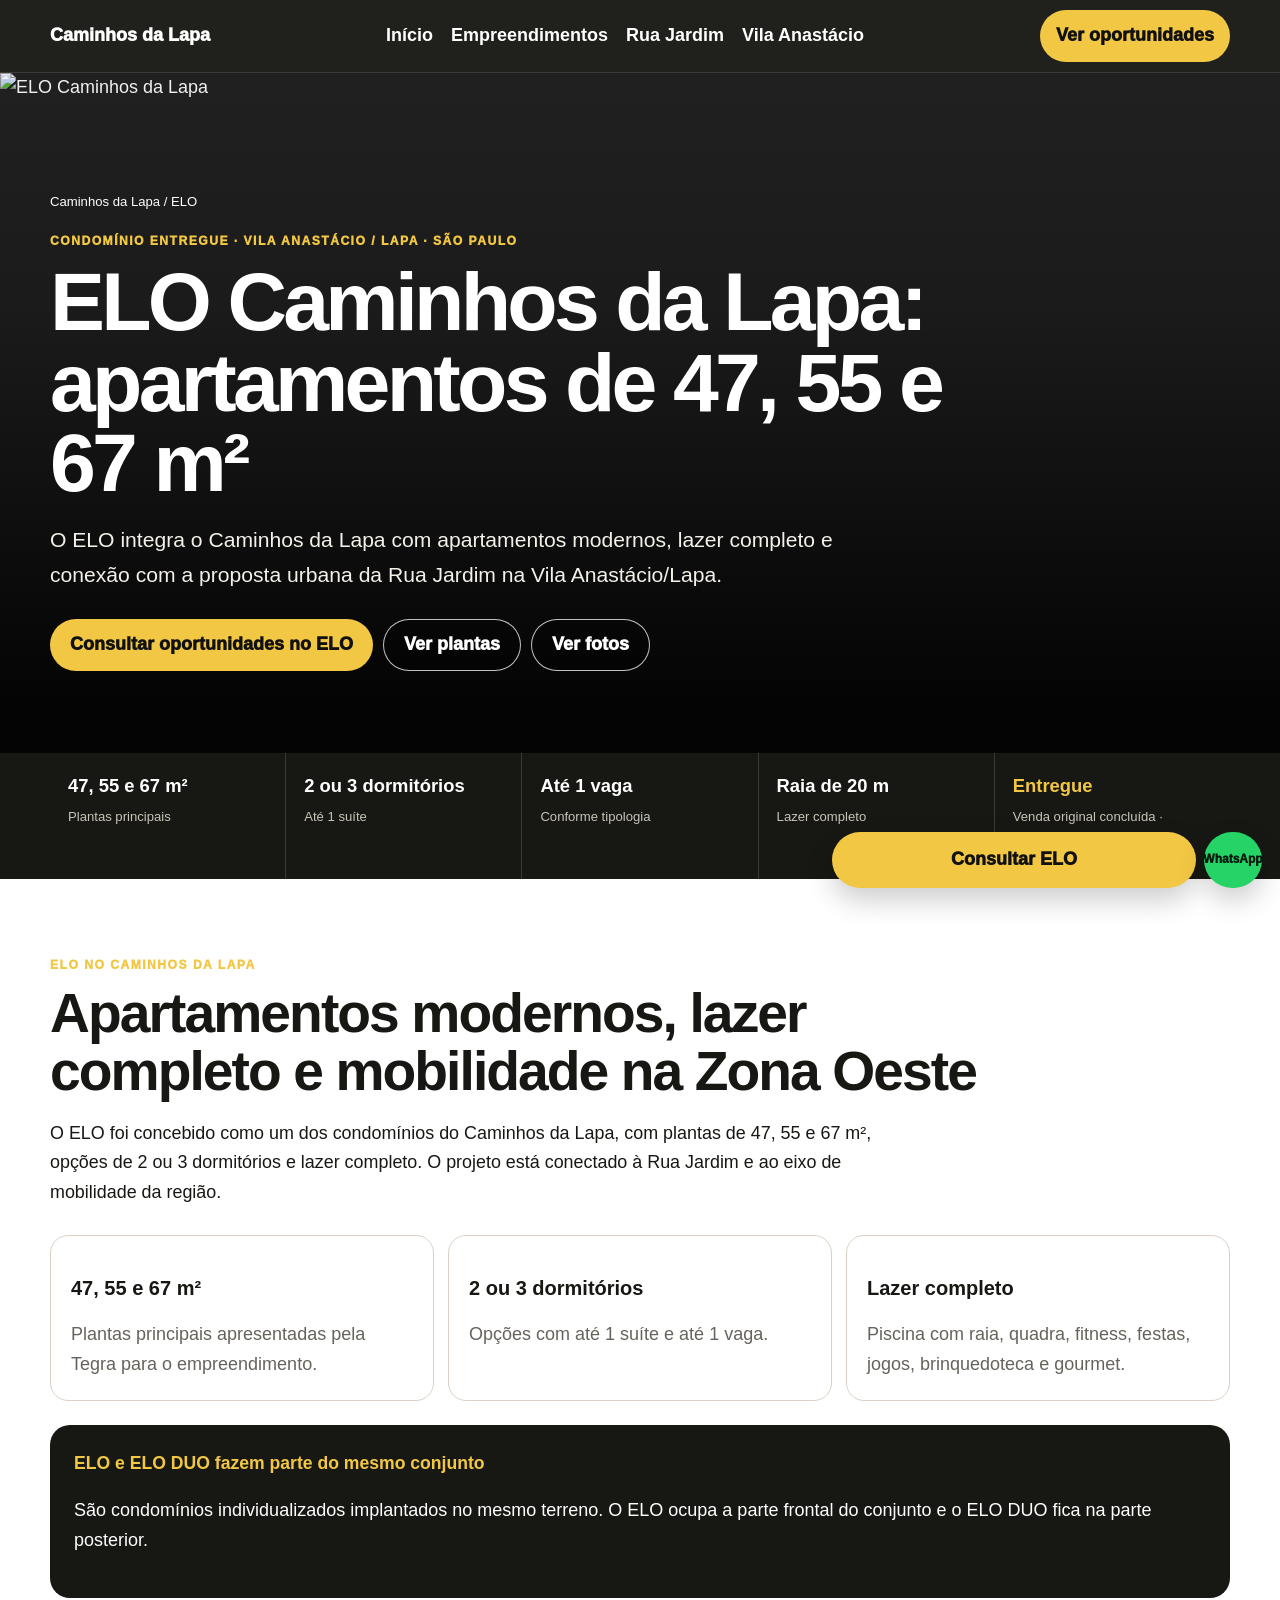
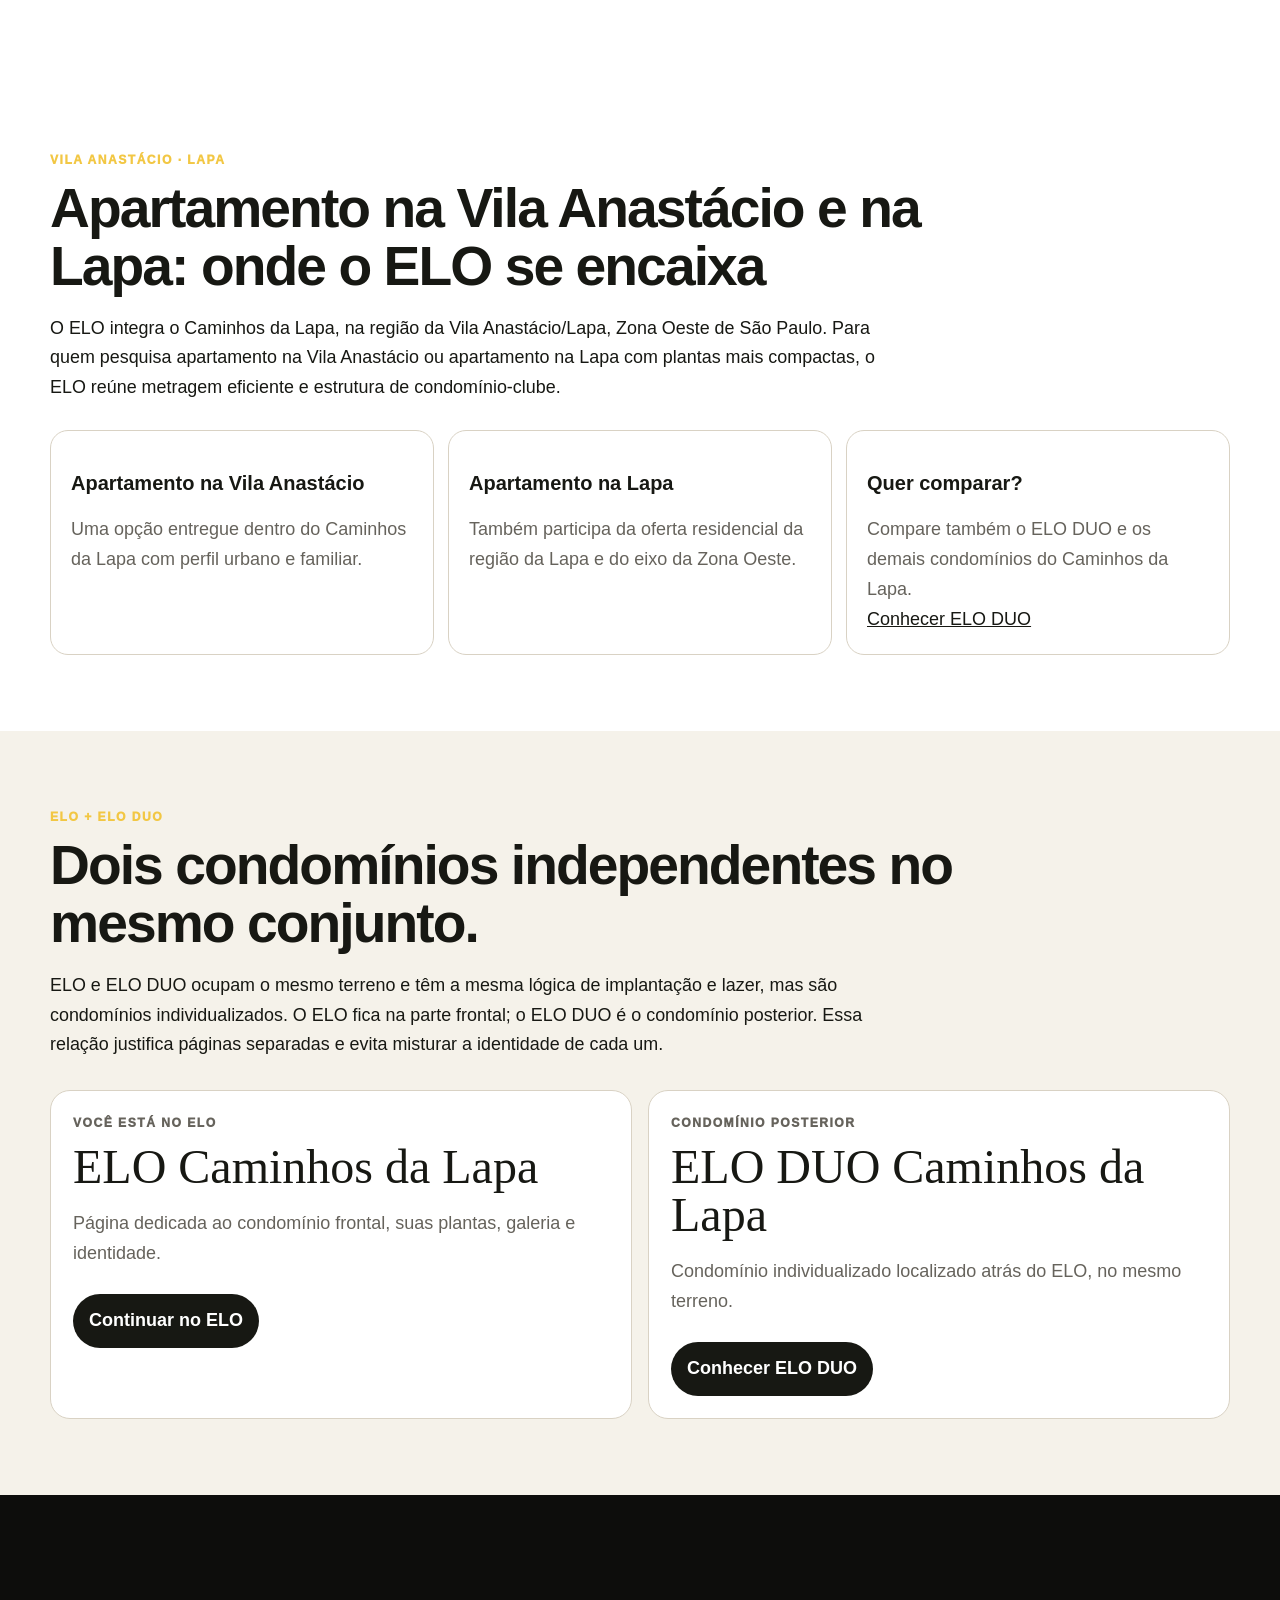
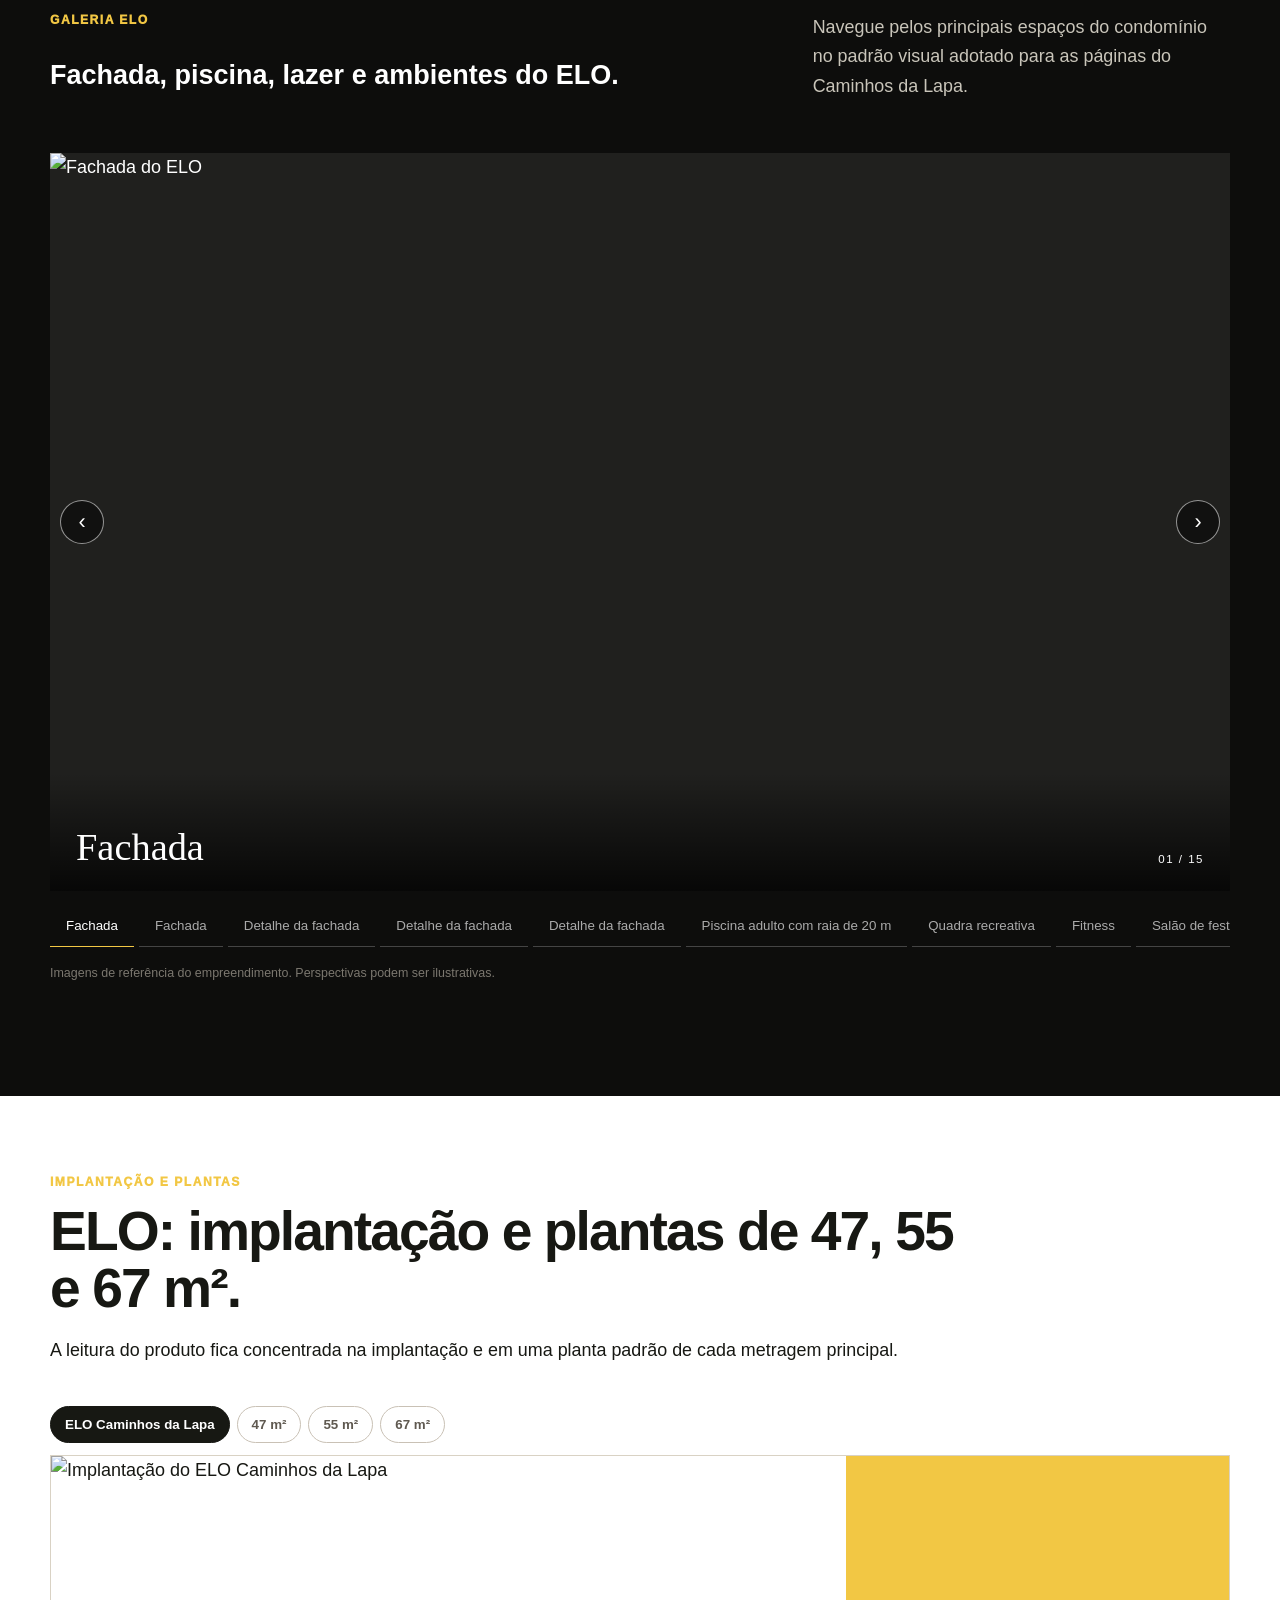
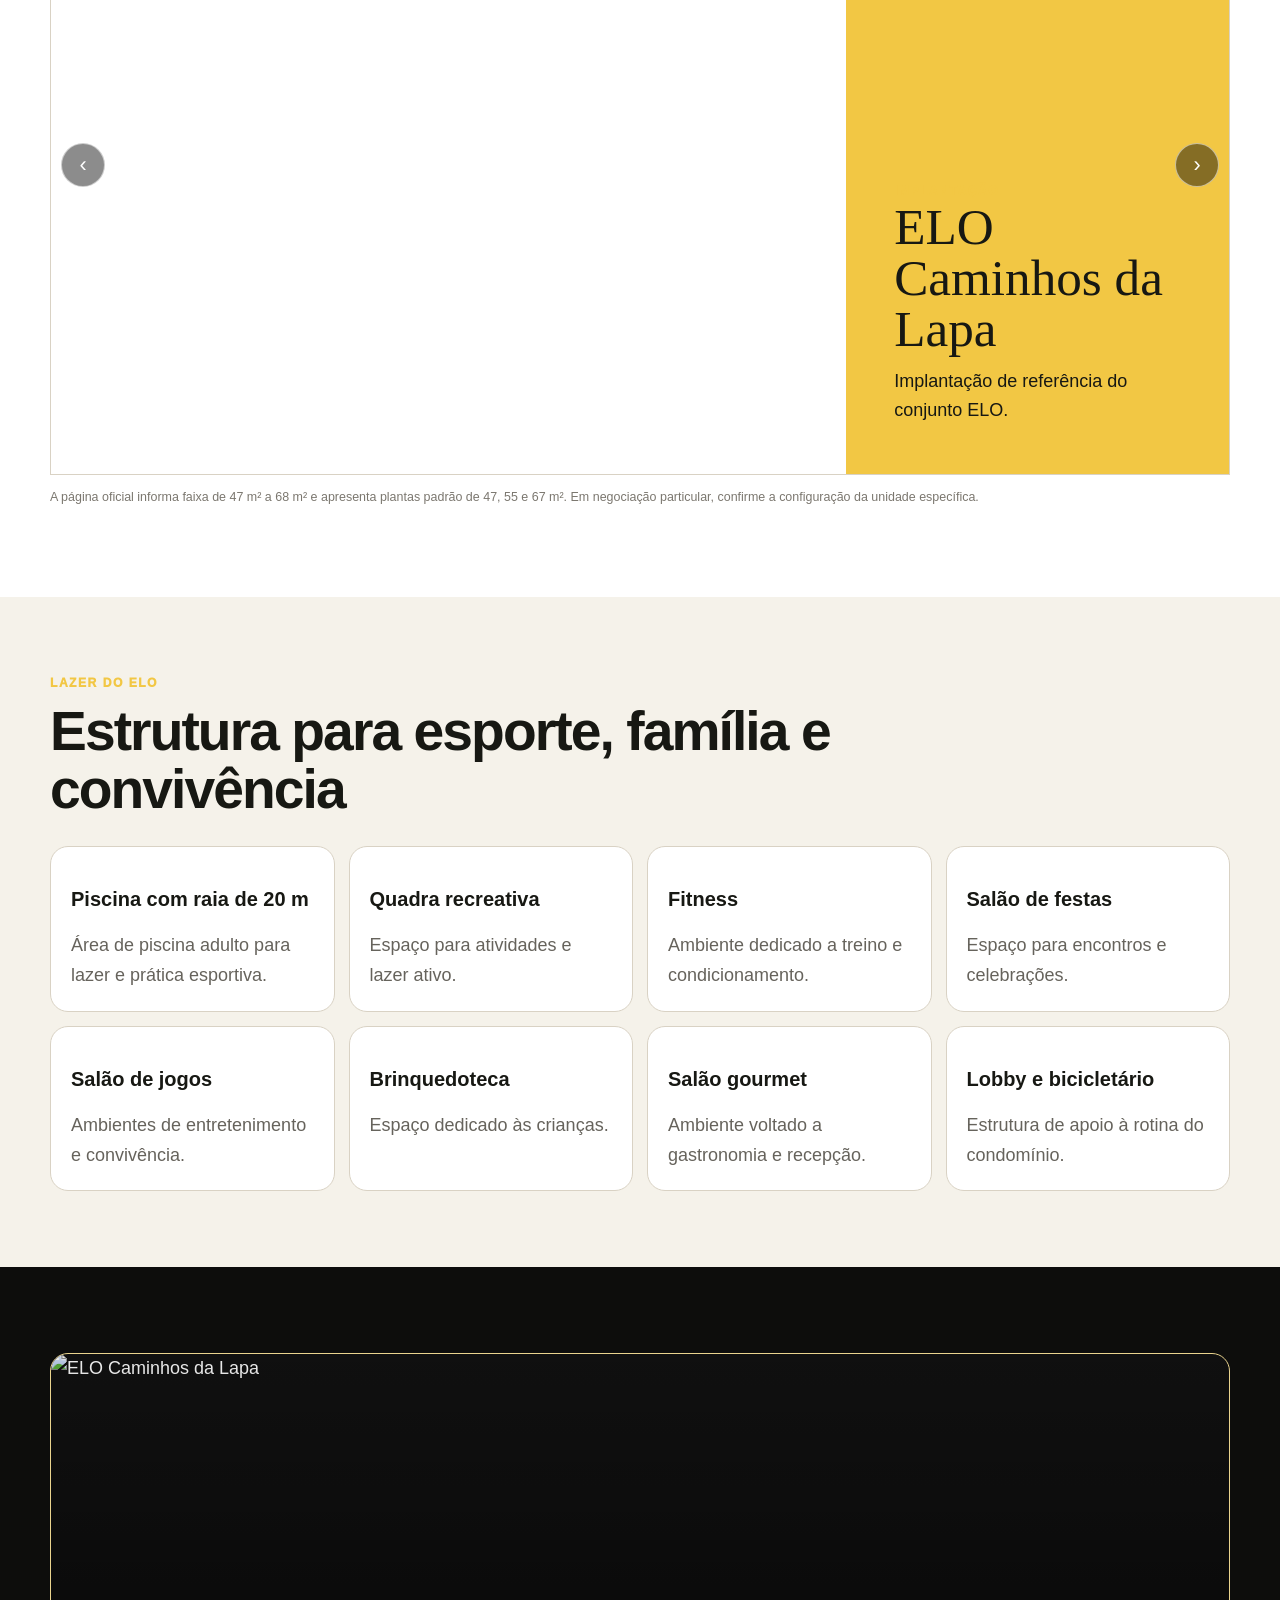
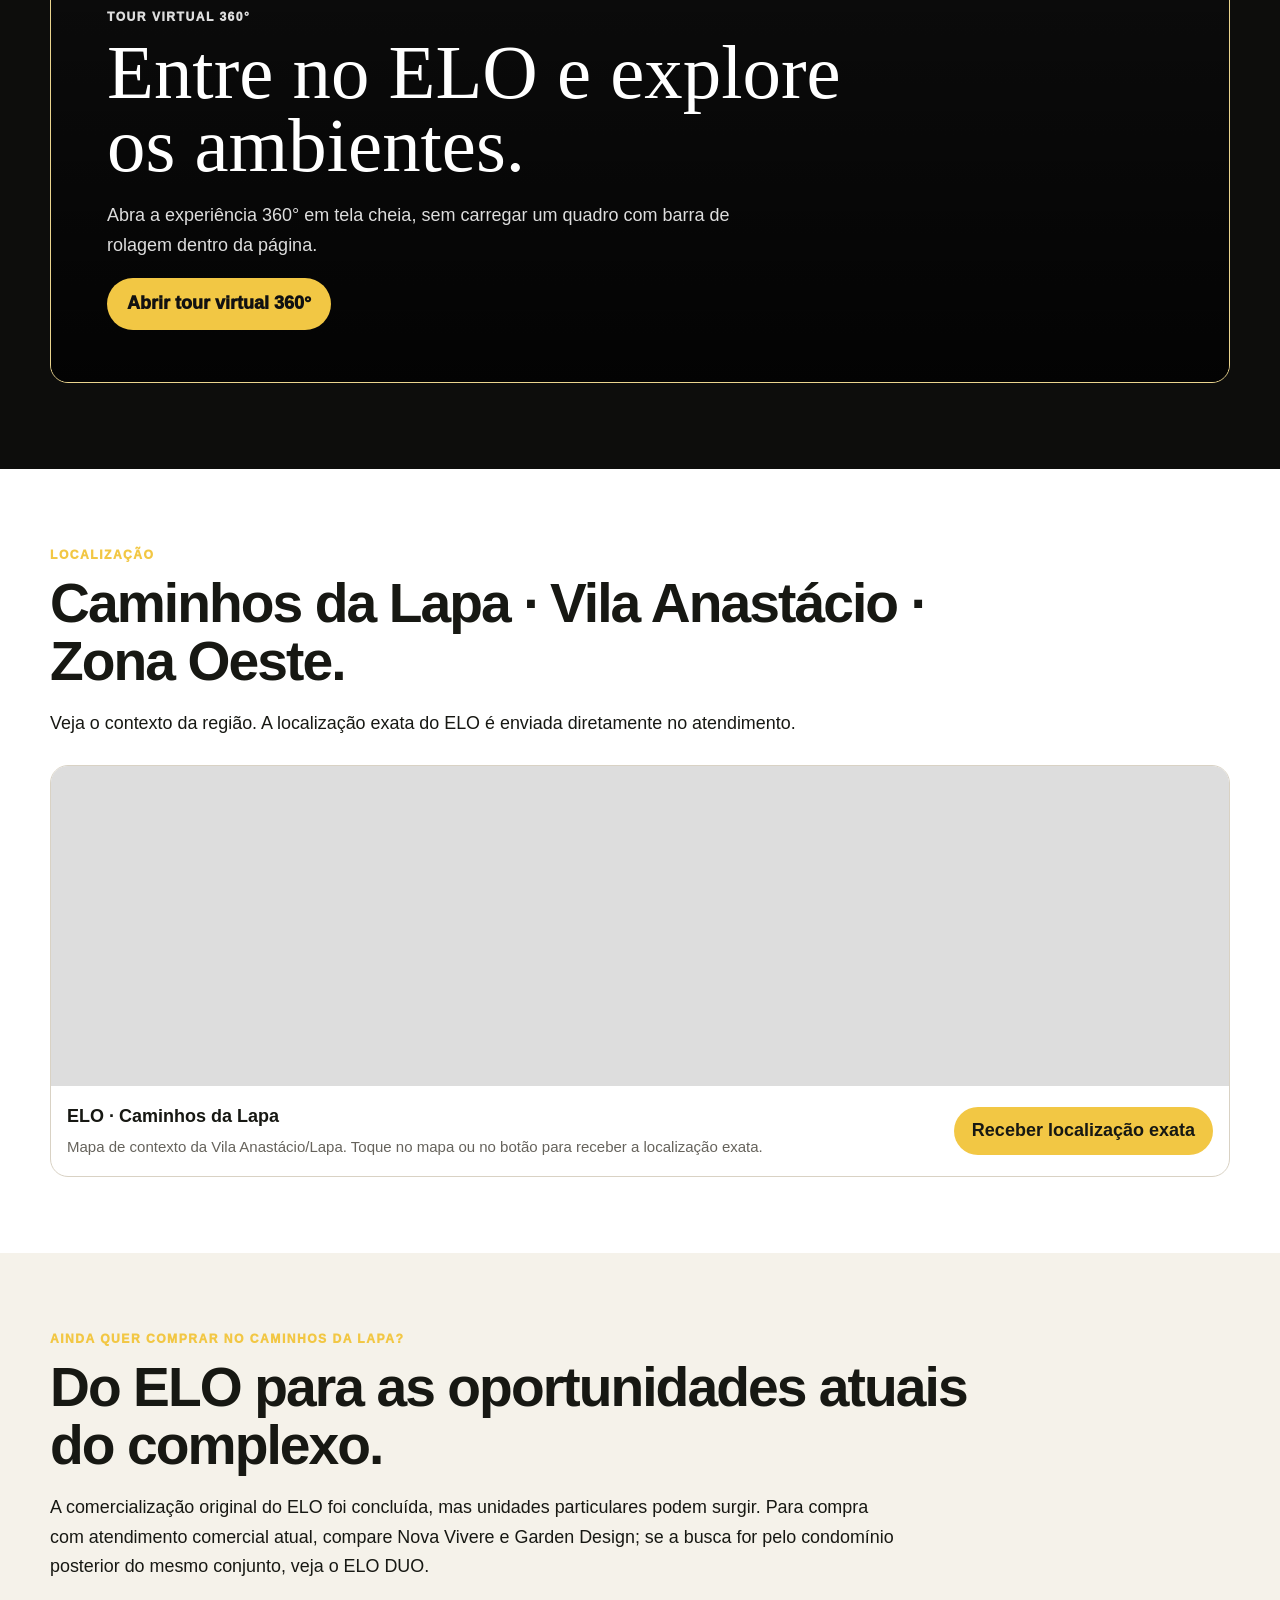
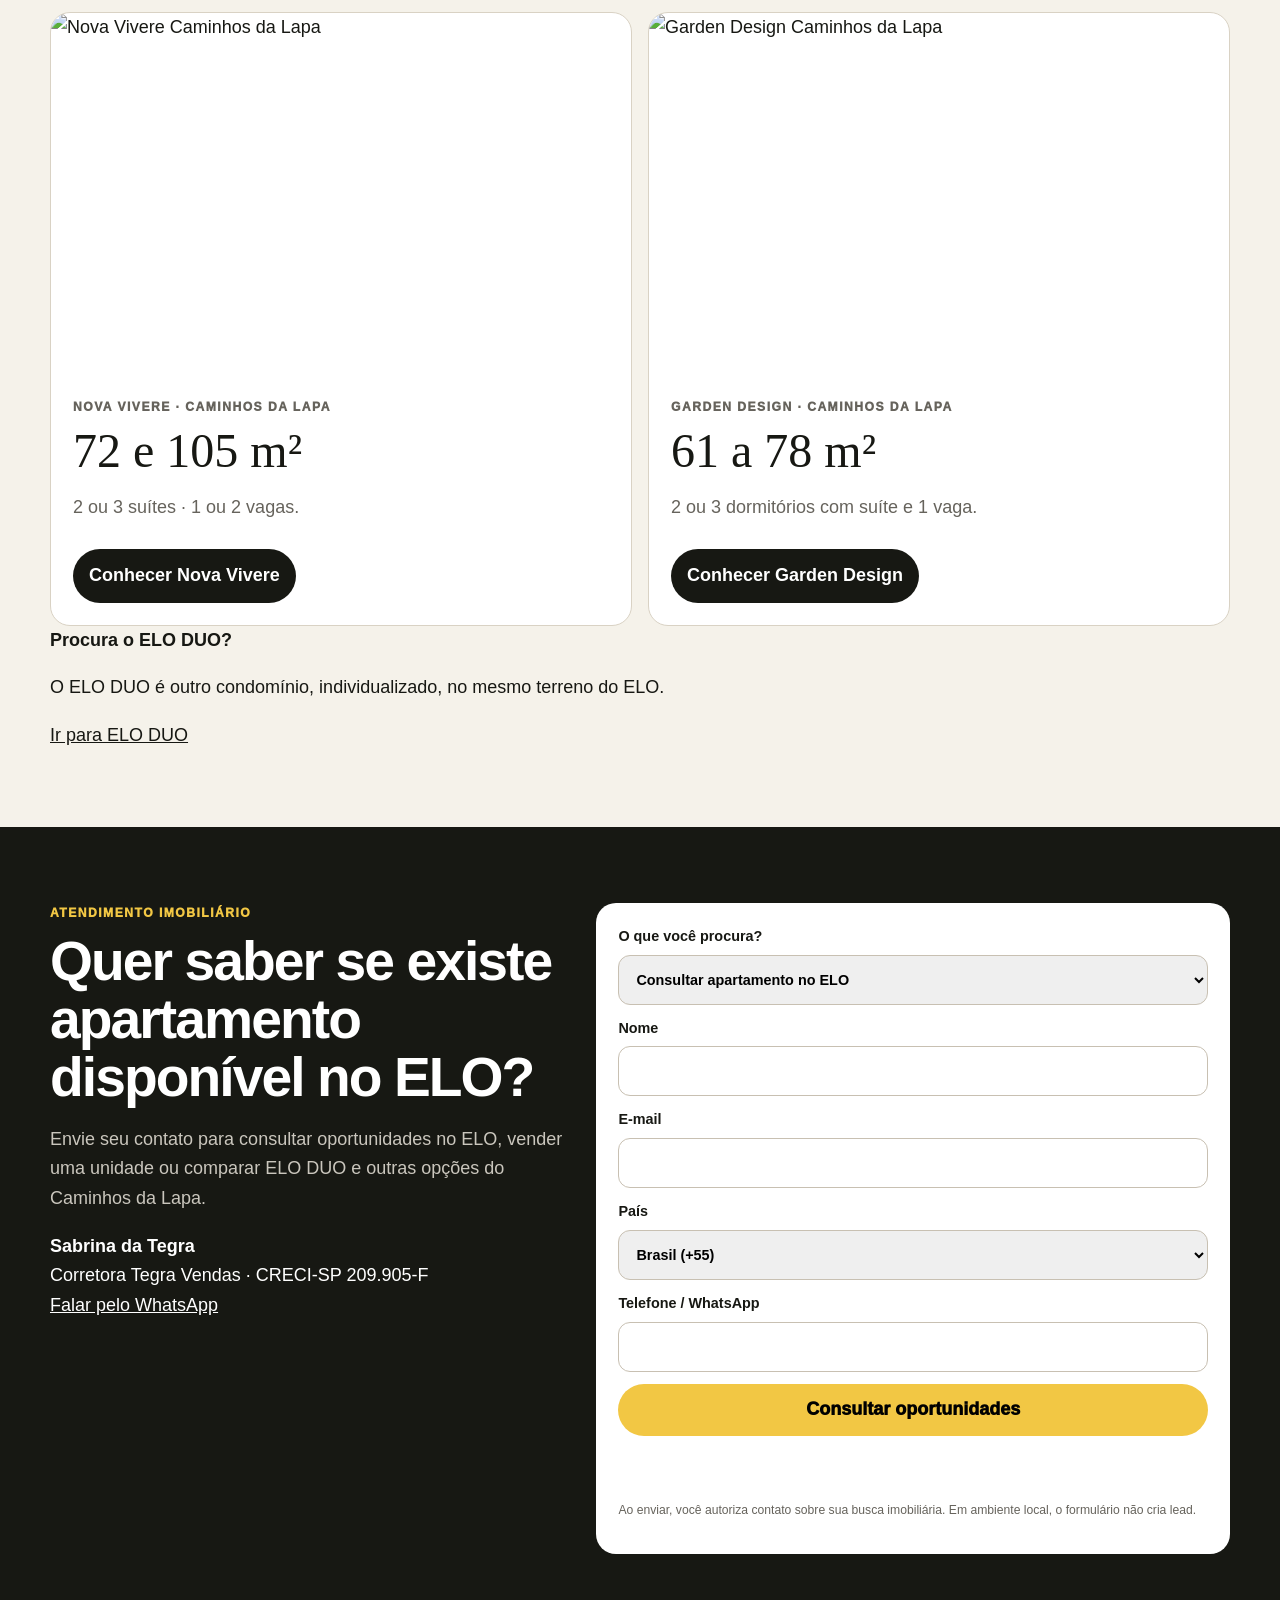
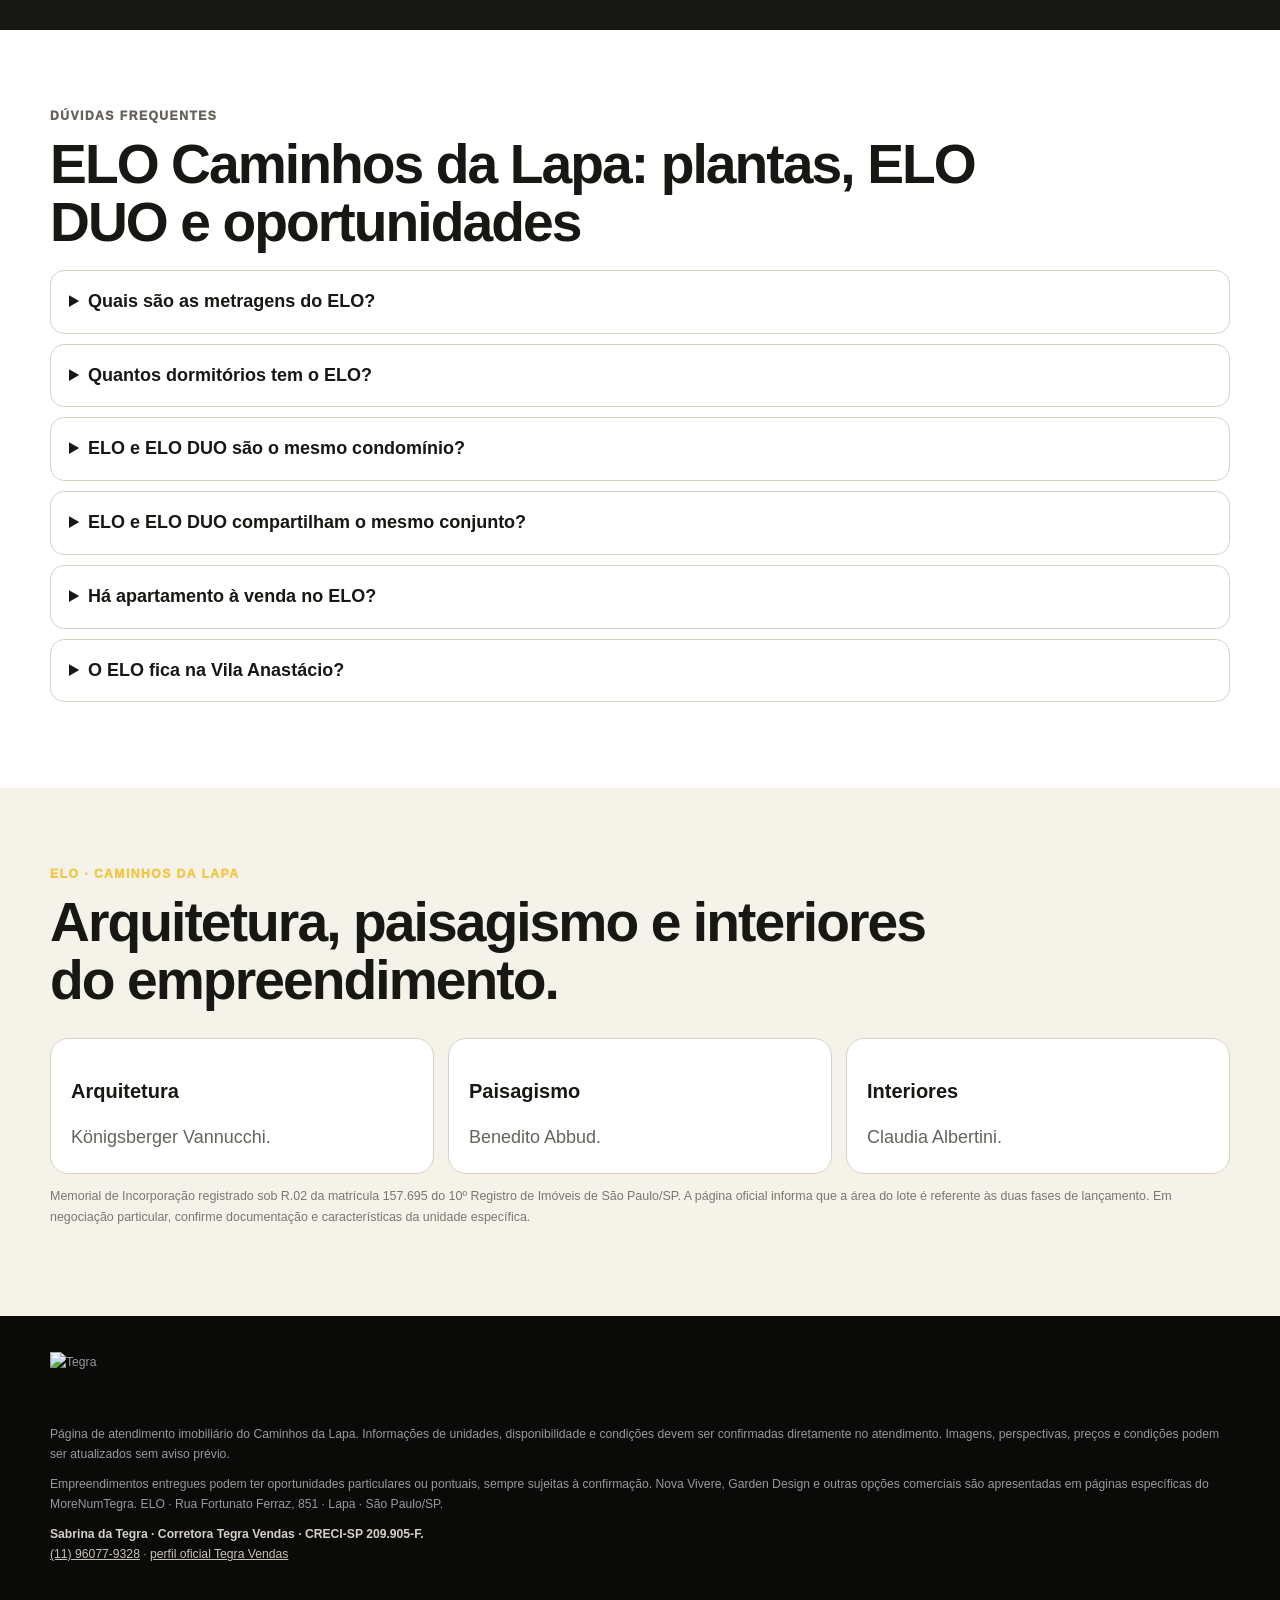
==== elo/index.html @ 71dd0043 "fix: standardize www canonical URLs in elo/index.html" ====
<!doctype html>
<html lang="pt-BR">
<head>
<meta charset="utf-8">
<meta name="viewport" content="width=device-width,initial-scale=1,viewport-fit=cover">
<title>ELO Caminhos da Lapa | Plantas 47, 55 e 67 m²</title>
<meta name="description" content="ELO Caminhos da Lapa: condomínio entregue na Vila Anastácio/Lapa com apartamentos de 47, 55 e 67 m², 2 ou 3 dormitórios, plantas, lazer, tour virtual e consulta de oportunidades.">
<meta name="robots" content="index,follow,max-image-preview:large,max-snippet:-1,max-video-preview:-1">
<meta name="googlebot" content="index,follow,max-image-preview:large,max-snippet:-1,max-video-preview:-1">
<link rel="canonical" href="https://www.caminhosdalapategra.com.br/elo/">
<meta property="og:type" content="website"><meta property="og:locale" content="pt_BR"><meta property="og:site_name" content="Caminhos da Lapa">
<meta property="og:title" content="ELO Caminhos da Lapa | Plantas 47, 55 e 67 m²"><meta property="og:description" content="Conheça o ELO no Caminhos da Lapa: apartamentos de 47, 55 e 67 m², lazer completo, plantas, tour virtual e consulta de oportunidades."><meta property="og:url" content="https://www.caminhosdalapategra.com.br/elo/"><meta property="og:image" content="https://stracctegra.blob.core.windows.net/assets/EmpreendimentoVitrine/300/Imagem/4210a584-06c9-454c-80a0-2363fc8fbd70.jpg"><meta property="og:image:alt" content="ELO Caminhos da Lapa">
<meta name="twitter:card" content="summary_large_image"><meta name="twitter:title" content="ELO Caminhos da Lapa | Plantas 47, 55 e 67 m²"><meta name="twitter:description" content="ELO Caminhos da Lapa: apartamentos de 47, 55 e 67 m², plantas, lazer, tour virtual e consulta de oportunidades."><meta name="twitter:image" content="https://stracctegra.blob.core.windows.net/assets/EmpreendimentoVitrine/300/Imagem/4210a584-06c9-454c-80a0-2363fc8fbd70.jpg"><meta name="twitter:image:alt" content="ELO Caminhos da Lapa">
<link rel="preconnect" href="https://stracctegra.blob.core.windows.net" crossorigin>
<link rel="preload" as="image" href="https://stracctegra.blob.core.windows.net/assets/EmpreendimentoVitrine/300/Imagem/4210a584-06c9-454c-80a0-2363fc8fbd70.jpg" fetchpriority="high">
<style>
:root{--ink:#171813;--paper:#f5f2ea;--soft:#ebe5d8;--line:#d9d2c4;--yellow:#f2c744;--muted:#66635c;--white:#fff;--max:1180px}
*{box-sizing:border-box}html{scroll-behavior:smooth}body{margin:0;background:var(--paper);color:var(--ink);font:18px/1.65 Arial,Helvetica,sans-serif}img{max-width:100%;height:auto}a{color:inherit}.wrap{width:min(calc(100% - 32px),var(--max));margin:auto}
.skip{position:absolute;left:-9999px}.skip:focus{left:16px;top:16px;z-index:100;background:#fff;padding:12px}
.site-header{position:sticky;top:0;z-index:40;background:rgba(23,24,19,.96);color:#fff;border-bottom:1px solid rgba(255,255,255,.12)}.topbar{min-height:72px;display:flex;align-items:center;justify-content:space-between;gap:18px}.brand{font-weight:950;text-decoration:none}.menu{display:none;gap:18px}.menu a{text-decoration:none;font-weight:800}.top-cta{background:var(--yellow);color:#111;padding:11px 16px;border-radius:999px;text-decoration:none;font-weight:950}
.hero{position:relative;min-height:680px;display:grid;align-items:end;color:#fff;overflow:hidden;background:#222}.hero-media{position:absolute;inset:0}.hero-media img{width:100%;height:100%;object-fit:cover}.hero:after{content:"";position:absolute;inset:0;background:linear-gradient(180deg,rgba(0,0,0,.05),rgba(0,0,0,.22) 35%,rgba(0,0,0,.88) 92%)}.hero-content{position:relative;z-index:2;padding:90px 0 54px}.crumb{font-size:.82rem;margin-bottom:18px}.crumb a{text-decoration:none}.eyebrow{text-transform:uppercase;letter-spacing:.12em;font-weight:950;font-size:.76rem;color:var(--yellow);margin:0 0 10px}.hero h1{font-size:clamp(2.45rem,7.5vw,5.15rem);line-height:.98;letter-spacing:-.045em;margin:0;max-width:980px}.hero-lead{font-size:clamp(1.05rem,2.3vw,1.32rem);max-width:830px;margin:20px 0 0;color:#f4f1ea}.actions{display:flex;gap:10px;flex-wrap:wrap;margin-top:26px}.btn{display:inline-flex;min-height:52px;align-items:center;justify-content:center;padding:0 20px;border-radius:999px;text-decoration:none;font-weight:950}.btn-primary{background:var(--yellow);color:#111}.btn-ghost{border:1px solid rgba(255,255,255,.75);color:#fff;background:rgba(0,0,0,.18)}
.specbar{background:#171813;color:#fff}.spec-grid{display:grid;grid-template-columns:repeat(2,1fr);gap:1px;background:#3a3b35}.spec{background:#171813;padding:18px}.spec strong{display:block;font-size:1.15rem}.spec span{color:#c9c5ba;font-size:.82rem}.status{color:var(--yellow)!important;font-weight:900}
.section{padding:76px 0}.white{background:#fff}.dark{background:#171813;color:#fff}.section h2{font-size:clamp(2rem,5vw,3.45rem);line-height:1.05;letter-spacing:-.035em;margin:0 0 18px;max-width:930px}.section h3{font-size:1.25rem;line-height:1.2}.lede{font-size:1.12rem;max-width:850px}.muted{color:var(--muted)}.dark .muted{color:#cac6bd}
.feature-grid,.amenities,.opportunity-grid{display:grid;gap:14px;margin-top:28px}.feature,.amenity,.opportunity{background:#fff;border:1px solid var(--line);border-radius:18px;padding:20px}.feature p,.amenity p,.opportunity p{margin-bottom:0;color:var(--muted)}.award{margin-top:24px;background:#171813;color:#fff;border-radius:20px;padding:24px}.award strong{color:var(--yellow);font-size:1.1rem}
.gallery-grid{display:grid;grid-template-columns:1fr 1fr;gap:10px;margin-top:28px}.gallery-item{margin:0}.gallery-item button{border:0;padding:0;background:none;width:100%;cursor:pointer}.gallery-item img{width:100%;aspect-ratio:4/3;object-fit:cover;display:block;border-radius:14px}.gallery-item:first-child{grid-column:1/-1}.gallery-item:first-child img{aspect-ratio:16/9}.gallery-item figcaption{font-size:.78rem;color:var(--muted);margin-top:5px}.gallery-more{display:block;margin:20px auto 0;border:1px solid #bcb5a8;background:#fff;border-radius:999px;padding:12px 18px;font-weight:900;cursor:pointer}
.lightbox{position:fixed;inset:0;z-index:100;background:rgba(0,0,0,.94);display:grid;place-items:center;padding:20px}.lightbox[hidden]{display:none}.lightbox img{max-width:min(1200px,94vw);max-height:86vh;object-fit:contain}.lightbox button{position:absolute;top:16px;right:16px;border:0;border-radius:999px;width:46px;height:46px;font-size:1.5rem;cursor:pointer}
.plant-grid{display:grid;gap:14px;margin-top:28px}.plant-card{background:#fff;border:1px solid var(--line);border-radius:18px;overflow:hidden}.plant-card a{text-decoration:none}.plant-card img{width:100%;aspect-ratio:4/3;object-fit:contain;background:#faf8f3;display:block}.plant-copy{padding:16px}.plant-copy span{display:block;color:#846600;font-size:.78rem;font-weight:950;text-transform:uppercase}.plant-copy strong{display:block}.plant-copy small{color:var(--muted)}
.tour{display:grid;gap:22px;align-items:center}.tour iframe{width:100%;height:480px;border:0;border-radius:18px;background:#111}.tour-card{background:#fff7dc;border:1px solid #ead48e;border-radius:18px;padding:22px}
.map{border:1px solid var(--line);border-radius:18px;overflow:hidden;background:#fff;margin-top:26px}.map iframe{width:100%;height:380px;border:0;display:block}.mapbar{padding:16px}.mapbar strong{display:block}
.form-layout{display:grid;gap:28px}.form{background:#fff;color:#171813;border-radius:20px;padding:22px;display:grid;gap:12px}.field{display:grid;gap:6px;font-weight:800;font-size:.9rem}.field input,.field select{min-height:50px;border:1px solid #c8c0b2;border-radius:12px;padding:0 13px;font:inherit}.hidden{position:absolute;left:-9999px}.submit{border:0;border-radius:999px;min-height:52px;padding:0 24px;background:var(--yellow);font:inherit;font-weight:950;cursor:pointer}.form-note{font-size:.76rem;color:var(--muted)}.message{font-size:.88rem;font-weight:800}
.faq details{background:#fff;border:1px solid var(--line);border-radius:14px;padding:16px 18px;margin:10px 0}.faq summary{cursor:pointer;font-weight:900}.faq p{color:var(--muted)}
.legal{font-size:.78rem;color:#7b776f}.footer{background:#10110e;color:#d5d2ca;padding:42px 0 100px}.footer a{color:#fff}.quick{position:fixed;z-index:45;left:12px;right:12px;bottom:12px;display:grid;grid-template-columns:1fr 58px;gap:8px}.quick a{display:flex;align-items:center;justify-content:center;min-height:56px;border-radius:999px;text-decoration:none;font-weight:950;box-shadow:0 12px 28px rgba(0,0,0,.2)}.quick-main{background:var(--yellow);color:#111}.quick-wa{background:#25d366;color:#071b0e;font-size:.75rem}
@media(min-width:760px){.menu{display:flex}.spec-grid{grid-template-columns:repeat(5,1fr)}.feature-grid{grid-template-columns:repeat(3,1fr)}.amenities{grid-template-columns:repeat(4,1fr)}.opportunity-grid{grid-template-columns:repeat(3,1fr)}.gallery-grid{grid-template-columns:repeat(4,1fr)}.gallery-item:first-child{grid-column:span 2;grid-row:span 2}.gallery-item:first-child img{height:100%;aspect-ratio:auto}.plant-grid{grid-template-columns:repeat(3,1fr)}.tour{grid-template-columns:1fr 1fr}.form-layout{grid-template-columns:.9fr 1.1fr}.quick{left:auto;right:18px;width:430px}}
@media(prefers-reduced-motion:reduce){*{scroll-behavior:auto!important}}

/* ELO v3 — shared editorial patterns from CAPIITOLO / Château Jardin */
.gallery-section{background:#0d0d0c;color:#fff;padding:100px 0}.gallery-head{display:grid;grid-template-columns:1fr .62fr;gap:7vw;align-items:end;margin-bottom:34px}.gallery-head .lede{color:#c9c5ba}.gallery-stage{position:relative;aspect-ratio:16/10;overflow:hidden;background:#20201e}.gallery-stage img{width:100%;height:100%;object-fit:cover;display:block;transition:opacity .25s ease}.gallery-caption{position:absolute;inset:auto 0 0;padding:52px 26px 22px;background:linear-gradient(transparent,rgba(0,0,0,.78));display:flex;justify-content:space-between;align-items:end}.gallery-caption b{font:400 clamp(1.5rem,3vw,2.6rem) Georgia,serif}.gallery-caption span{font-size:.72rem;letter-spacing:.13em}.scene-nav{display:flex;gap:5px;overflow:auto;padding:14px 0 4px;scrollbar-width:thin}.scene-nav button{flex:0 0 auto;border:0;border-bottom:1px solid #444;background:transparent;color:#aaa;padding:13px 16px;cursor:pointer}.scene-nav button[aria-selected="true"]{color:#fff;border-color:var(--yellow)}.gallery-arrow,.plant-arrow{position:absolute;top:50%;z-index:5;transform:translateY(-50%);width:44px;height:44px;border:1px solid rgba(255,255,255,.55);border-radius:50%;background:rgba(0,0,0,.45);color:#fff;display:flex;align-items:center;justify-content:center;font-size:1.35rem;cursor:pointer}.gallery-arrow.prev,.plant-arrow.prev{left:10px}.gallery-arrow.next,.plant-arrow.next{right:10px}
.plant-viewer{margin-top:40px}.plant-tabs{display:flex;gap:7px;overflow:auto;padding:0 0 12px}.plant-tabs button{flex:0 0 auto;border:1px solid #c9c1b5;border-radius:999px;background:transparent;color:#5f5950;padding:10px 14px;font-weight:800;cursor:pointer}.plant-tabs button[aria-selected="true"]{background:var(--ink);border-color:var(--ink);color:#fff}.plant-stage{position:relative;display:grid;grid-template-columns:minmax(0,1.35fr) minmax(280px,.65fr);background:#fff;min-height:620px;border:1px solid var(--line);overflow:hidden}.plant-stage img{width:100%;height:100%;max-height:720px;object-fit:contain;background:#fff}.plant-copy{background:var(--yellow);padding:clamp(24px,4vw,48px);display:flex;flex-direction:column;justify-content:flex-end}.plant-copy h3{font:400 clamp(2rem,4vw,3.2rem)/1 Georgia,serif;margin:0}.plant-copy p{margin:12px 0 0}
.tour-section{padding:86px 0;background:#0d0d0c;color:#fff}.tour-card{position:relative;min-height:70svh;overflow:hidden;background:#111}.tour-card>img{position:absolute;inset:0;width:100%;height:100%;object-fit:cover}.tour-shade{position:absolute;inset:0;background:linear-gradient(180deg,rgba(0,0,0,.08),rgba(0,0,0,.82))}.tour-copy{position:absolute;z-index:2;left:clamp(22px,5vw,56px);right:22px;bottom:clamp(24px,5vw,52px);max-width:760px}.tour-copy h2{font:400 clamp(2.5rem,6vw,5.4rem)/.95 Georgia,serif;margin:0 0 14px}.tour-copy p{max-width:680px;color:#ddd}
.map-card{overflow:hidden;border:1px solid var(--line);border-radius:18px;background:#fff;color:#171813;margin-top:26px}.map-visual{position:relative;height:320px;background:#ddd}.map-visual iframe{display:block;width:100%;height:100%;border:0;pointer-events:none}.map-hit{position:absolute;inset:0;z-index:2;display:block}.map-actions{display:grid;grid-template-columns:1fr auto;gap:14px;align-items:center;padding:16px}.map-actions small{display:block;margin-top:4px;color:#66635c}.map-whatsapp{display:flex;align-items:center;justify-content:center;min-height:48px;border-radius:999px;padding:0 18px;background:var(--yellow);color:#171813;text-decoration:none;font-weight:900}
.project-cards{display:grid;grid-template-columns:repeat(2,minmax(0,1fr));gap:16px;margin-top:30px}.project-card{background:#fff;border:1px solid var(--line);border-radius:20px;overflow:hidden}.project-card>img{width:100%;aspect-ratio:16/10;object-fit:cover;display:block}.project-card-copy{padding:22px}.project-card-copy h3{font:400 clamp(2rem,4vw,3rem)/1 Georgia,serif;margin:0 0 10px}.project-card-copy p{color:var(--muted)}.btn-card{display:inline-flex;margin-top:8px;padding:12px 16px;border-radius:999px;background:var(--ink);color:#fff;text-decoration:none;font-weight:900}.elo-callout{margin-top:16px;padding:22px;border-radius:18px;background:#fff8dd;border:1px solid #e7d28e}.elo-callout p{margin:6px 0}.elo-callout a{font-weight:900}
.footer{background:#0a0a09;color:#999;padding:36px 0;margin:0}.footer-standard{font-size:.76rem;line-height:1.65}.footer-standard p{margin:10px 0}.footer-standard a{color:#c8c3b8}.footer-standard strong{color:#d6d1c6}.footer-standard img{width:96px;height:auto;display:block;margin-bottom:18px}
@media(max-width:900px){.gallery-head,.project-cards{grid-template-columns:1fr}.gallery-stage{aspect-ratio:4/5}.scene-nav{display:none}.plant-tabs{display:none}.plant-stage{grid-template-columns:1fr;min-height:0}.plant-stage img{aspect-ratio:4/5;max-height:none}.plant-copy{min-height:210px}.map-actions{grid-template-columns:1fr}.map-whatsapp{width:100%}}
@media(max-width:759px){.site-header .topbar{min-height:auto;flex-wrap:wrap;padding:10px 0;gap:10px}.site-header .brand{font-size:.95rem}.site-header .top-cta{padding:9px 12px;font-size:.82rem}.site-header .menu{display:flex;order:3;width:100%;gap:14px;overflow-x:auto;padding:8px 0 2px;white-space:nowrap;scrollbar-width:none}.site-header .menu::-webkit-scrollbar{display:none}.site-header .menu a{font-size:.82rem;flex:0 0 auto}}</style>
<script type="application/ld+json">{"@context":"https://schema.org","@graph":[{"@type":"WebSite","@id":"https://www.caminhosdalapategra.com.br/#website","url":"https://www.caminhosdalapategra.com.br/","name":"Caminhos da Lapa"},{"@type":"WebPage","@id":"https://www.caminhosdalapategra.com.br/elo/#webpage","url":"https://www.caminhosdalapategra.com.br/elo/","name":"ELO Caminhos da Lapa | Plantas 47, 55 e 67 m²","description":"ELO Caminhos da Lapa: condomínio entregue na Vila Anastácio/Lapa com apartamentos de 47, 55 e 67 m², 2 ou 3 dormitórios, plantas, lazer, tour virtual e consulta de oportunidades.","isPartOf":{"@id":"https://www.caminhosdalapategra.com.br/#website"},"breadcrumb":{"@id":"https://www.caminhosdalapategra.com.br/elo/#breadcrumb"},"mainEntity":{"@id":"https://www.caminhosdalapategra.com.br/elo/#residencial"},"primaryImageOfPage":{"@id":"https://www.caminhosdalapategra.com.br/elo/#hero"},"about":{"@id":"https://www.caminhosdalapategra.com.br/elo/#residencial"},"contentLocation":{"@type":"Place","name":"Vila Anastácio, Lapa, São Paulo"},"inLanguage":"pt-BR"},{"@type":"BreadcrumbList","@id":"https://www.caminhosdalapategra.com.br/elo/#breadcrumb","itemListElement":[{"@type":"ListItem","position":1,"name":"Caminhos da Lapa","item":"https://www.caminhosdalapategra.com.br/"},{"@type":"ListItem","position":2,"name":"ELO","item":"https://www.caminhosdalapategra.com.br/elo/"}]},{"@type":"ImageObject","@id":"https://www.caminhosdalapategra.com.br/elo/#hero","contentUrl":"https://stracctegra.blob.core.windows.net/assets/EmpreendimentoVitrine/300/Imagem/4210a584-06c9-454c-80a0-2363fc8fbd70.jpg","caption":"Caminhos da Lapa ELO"},{"@type":"ApartmentComplex","@id":"https://www.caminhosdalapategra.com.br/elo/#residencial","name":"Caminhos da Lapa ELO","alternateName":["ELO","ELO Caminhos da Lapa","Condomínio ELO Caminhos da Lapa"],"url":"https://www.caminhosdalapategra.com.br/elo/","sameAs":"https://www.tegraincorporadora.com.br/sp/sao-paulo/oeste/lapa/caminhos-da-lapa-elo","brand":{"@type":"Brand","name":"Tegra"},"description":"Condomínio entregue no Caminhos da Lapa, na Vila Anastácio/Lapa, com apartamentos de 47, 55 e 67 m², 2 ou 3 dormitórios, até 1 suíte e até 1 vaga.","address":{"@type":"PostalAddress","addressLocality":"São Paulo","addressRegion":"SP","addressCountry":"BR"},"containedInPlace":{"@type":"Place","name":"Caminhos da Lapa","containedInPlace":{"@type":"Place","name":"Vila Anastácio, Lapa, São Paulo"}},"image":["https://stracctegra.blob.core.windows.net/assets/EmpreendimentoVitrine/300/Imagem/4210a584-06c9-454c-80a0-2363fc8fbd70.jpg","https://stracctegra.blob.core.windows.net/assets/EmpreendimentoVitrine/300/Imagem/1c70e282-d6db-47a0-ba99-05f2ca856678.jpg","https://stracctegra.blob.core.windows.net/assets/EmpreendimentoVitrine/300/Imagem/dd91fb03-2495-4d84-8dfc-9cbea087c027.jpg","https://stracctegra.blob.core.windows.net/assets/EmpreendimentoVitrine/300/Imagem/2021bf23-61bc-43ce-af0f-e8684850c62b.jpg","https://stracctegra.blob.core.windows.net/assets/EmpreendimentoVitrine/300/Imagem/98e4cace-5f8b-47e0-ae4d-e7d2c1d5bb85.jpg","https://stracctegra.blob.core.windows.net/assets/EmpreendimentoVitrine/300/Imagem/8095c5ec-4bda-4ad9-ad82-5930367da62c.jpg"],"amenityFeature":[{"@type":"LocationFeatureSpecification","name":"Piscina adulto com raia de 20 m","value":true},{"@type":"LocationFeatureSpecification","name":"Quadra recreativa","value":true},{"@type":"LocationFeatureSpecification","name":"Fitness","value":true},{"@type":"LocationFeatureSpecification","name":"Salão de festas","value":true},{"@type":"LocationFeatureSpecification","name":"Salão de jogos","value":true},{"@type":"LocationFeatureSpecification","name":"Brinquedoteca","value":true},{"@type":"LocationFeatureSpecification","name":"Salão gourmet","value":true},{"@type":"LocationFeatureSpecification","name":"Lobby","value":true},{"@type":"LocationFeatureSpecification","name":"Bicicletário","value":true}],"accommodationFloorPlan":[{"@id":"https://www.caminhosdalapategra.com.br/elo/#planta-47"},{"@id":"https://www.caminhosdalapategra.com.br/elo/#planta-55"},{"@id":"https://www.caminhosdalapategra.com.br/elo/#planta-67"}]},{"@type":"FloorPlan","@id":"https://www.caminhosdalapategra.com.br/elo/#planta-47","name":"Planta ELO 47 m²","floorSize":{"@type":"QuantitativeValue","value":47,"unitCode":"MTK"}},{"@type":"FloorPlan","@id":"https://www.caminhosdalapategra.com.br/elo/#planta-55","name":"Planta ELO 55 m²","floorSize":{"@type":"QuantitativeValue","value":55,"unitCode":"MTK"}},{"@type":"FloorPlan","@id":"https://www.caminhosdalapategra.com.br/elo/#planta-67","name":"Planta ELO 67 m²","floorSize":{"@type":"QuantitativeValue","value":67,"unitCode":"MTK"}},{"@type":"FAQPage","@id":"https://www.caminhosdalapategra.com.br/elo/#faq","mainEntity":[{"@type":"Question","name":"Quais são as metragens do ELO Caminhos da Lapa?","acceptedAnswer":{"@type":"Answer","text":"A página oficial da Tegra apresenta plantas de 47 m², 55 m² e 67 m² e informa faixa comercial de 47 m² a 68 m²."}},{"@type":"Question","name":"Quantos dormitórios tem o ELO?","acceptedAnswer":{"@type":"Answer","text":"A página oficial informa opções de 2 ou 3 dormitórios, com até 1 suíte e até 1 vaga."}},{"@type":"Question","name":"ELO e ELO DUO são o mesmo condomínio?","acceptedAnswer":{"@type":"Answer","text":"Não. São condomínios individualizados implantados no mesmo conjunto, com o ELO à frente e o ELO DUO na parte posterior."}},{"@type":"Question","name":"Há apartamento à venda no ELO?","acceptedAnswer":{"@type":"Answer","text":"A comercialização original é apresentada como 100% vendida. Oportunidades particulares podem surgir e precisam ser confirmadas no atendimento."}}]}]}</script>
</head>
<body data-page="elo" data-project="Caminhos da Lapa ELO">
<a class="skip" href="#conteudo">Ir para o conteúdo</a>
<header class="site-header"><div class="wrap topbar"><a class="brand" href="/" aria-label="Caminhos da Lapa - início">Caminhos da Lapa</a><nav class="menu" aria-label="Navegação principal"><a href="/">Início</a><a href="/#empreendimentos">Empreendimentos</a><a href="/#rua-jardim">Rua Jardim</a><a href="/#vila-anastacio">Vila Anastácio</a></nav><a class="top-cta" href="/#oportunidades">Ver oportunidades</a></div></header>
<main id="conteudo">
<section class="hero" aria-labelledby="hero-title"><div class="hero-media"><img src="https://stracctegra.blob.core.windows.net/assets/EmpreendimentoVitrine/300/Imagem/4210a584-06c9-454c-80a0-2363fc8fbd70.jpg" alt="ELO Caminhos da Lapa" width="1600" height="1067" fetchpriority="high" decoding="async"></div><div class="wrap hero-content"><nav class="crumb" aria-label="Caminho"><a href="/">Caminhos da Lapa</a> / <span>ELO</span></nav><p class="eyebrow">Condomínio entregue · Vila Anastácio / Lapa · São Paulo</p><h1 id="hero-title">ELO Caminhos da Lapa: apartamentos de 47, 55 e 67 m²</h1><p class="hero-lead">O ELO integra o Caminhos da Lapa com apartamentos modernos, lazer completo e conexão com a proposta urbana da Rua Jardim na Vila Anastácio/Lapa.</p><div class="actions"><a class="btn btn-primary" href="#contato">Consultar oportunidades no ELO</a><a class="btn btn-ghost" href="#plantas">Ver plantas</a><a class="btn btn-ghost" href="#galeria">Ver fotos</a></div></div></section><section class="specbar" aria-label="Resumo do ELO"><div class="wrap spec-grid"><div class="spec"><strong>47, 55 e 67 m²</strong><span>Plantas principais</span></div><div class="spec"><strong>2 ou 3 dormitórios</strong><span>Até 1 suíte</span></div><div class="spec"><strong>Até 1 vaga</strong><span>Conforme tipologia</span></div><div class="spec"><strong>Raia de 20 m</strong><span>Lazer completo</span></div><div class="spec"><strong class="status">Entregue</strong><span>Venda original concluída · consulte oportunidades</span></div></div></section><section class="section white" aria-labelledby="intro-title"><div class="wrap"><p class="eyebrow">ELO no Caminhos da Lapa</p><h2 id="intro-title">Apartamentos modernos, lazer completo e mobilidade na Zona Oeste</h2><p class="lede">O ELO foi concebido como um dos condomínios do Caminhos da Lapa, com plantas de 47, 55 e 67 m², opções de 2 ou 3 dormitórios e lazer completo. O projeto está conectado à Rua Jardim e ao eixo de mobilidade da região.</p><div class="feature-grid"><article class="feature"><h3>47, 55 e 67 m²</h3><p>Plantas principais apresentadas pela Tegra para o empreendimento.</p></article><article class="feature"><h3>2 ou 3 dormitórios</h3><p>Opções com até 1 suíte e até 1 vaga.</p></article><article class="feature"><h3>Lazer completo</h3><p>Piscina com raia, quadra, fitness, festas, jogos, brinquedoteca e gourmet.</p></article></div><div class="award"><strong>ELO e ELO DUO fazem parte do mesmo conjunto</strong><p>São condomínios individualizados implantados no mesmo terreno. O ELO ocupa a parte frontal do conjunto e o ELO DUO fica na parte posterior.</p></div></div></section><section class="section white geo-intent" aria-labelledby="geo-intent-title"><div class="wrap"><p class="eyebrow">Vila Anastácio · Lapa</p><h2 id="geo-intent-title">Apartamento na Vila Anastácio e na Lapa: onde o ELO se encaixa</h2><p class="lede">O ELO integra o Caminhos da Lapa, na região da Vila Anastácio/Lapa, Zona Oeste de São Paulo. Para quem pesquisa apartamento na Vila Anastácio ou apartamento na Lapa com plantas mais compactas, o ELO reúne metragem eficiente e estrutura de condomínio-clube.</p><div class="feature-grid"><article class="feature"><h3>Apartamento na Vila Anastácio</h3><p>Uma opção entregue dentro do Caminhos da Lapa com perfil urbano e familiar.</p></article><article class="feature"><h3>Apartamento na Lapa</h3><p>Também participa da oferta residencial da região da Lapa e do eixo da Zona Oeste.</p></article><article class="feature"><h3>Quer comparar?</h3><p>Compare também o ELO DUO e os demais condomínios do Caminhos da Lapa.</p><a href="/eloduo/">Conhecer ELO DUO</a></article></div></div></section><section class="section elo-pair" aria-labelledby="elo-pair-title"><div class="wrap"><p class="eyebrow">ELO + ELO DUO</p><h2 id="elo-pair-title">Dois condomínios independentes no mesmo conjunto.</h2><p class="lede">ELO e ELO DUO ocupam o mesmo terreno e têm a mesma lógica de implantação e lazer, mas são condomínios individualizados. O ELO fica na parte frontal; o ELO DUO é o condomínio posterior. Essa relação justifica páginas separadas e evita misturar a identidade de cada um.</p><div class="project-cards"><article class="project-card"><div class="project-card-copy"><p class="eyebrow">Você está no ELO</p><h3>ELO Caminhos da Lapa</h3><p>Página dedicada ao condomínio frontal, suas plantas, galeria e identidade.</p><a class="btn-card" href="#galeria">Continuar no ELO</a></div></article><article class="project-card"><div class="project-card-copy"><p class="eyebrow">Condomínio posterior</p><h3>ELO DUO Caminhos da Lapa</h3><p>Condomínio individualizado localizado atrás do ELO, no mesmo terreno.</p><a class="btn-card" href="/eloduo/">Conhecer ELO DUO</a></div></article></div></div></section><section id="galeria" class="gallery-section" aria-labelledby="gallery-title"><div class="wrap"><div class="gallery-head"><div><p class="eyebrow">Galeria ELO</p><h2 id="gallery-title">Fachada, piscina, lazer e ambientes do ELO.</h2></div><p class="lede">Navegue pelos principais espaços do condomínio no padrão visual adotado para as páginas do Caminhos da Lapa.</p></div><div class="gallery-stage" data-gallery-stage tabindex="0"><img id="gallery-image" src="https://stracctegra.blob.core.windows.net/assets/EmpreendimentoVitrine/300/Imagem/4210a584-06c9-454c-80a0-2363fc8fbd70.jpg" alt="Fachada do ELO" width="1600" height="1067" decoding="async"><button class="gallery-arrow prev" type="button" data-gallery-prev aria-label="Foto anterior">‹</button><button class="gallery-arrow next" type="button" data-gallery-next aria-label="Próxima foto">›</button><div class="gallery-caption"><b id="gallery-label">Fachada</b><span id="gallery-count">01 / 15</span></div></div><div class="scene-nav" data-gallery-tabs role="tablist" aria-label="Fotos do ELO"><button type="button" role="tab" data-gallery-index="0" aria-selected="true" tabindex="0">Fachada</button><button type="button" role="tab" data-gallery-index="1" aria-selected="false" tabindex="-1">Fachada</button><button type="button" role="tab" data-gallery-index="2" aria-selected="false" tabindex="-1">Detalhe da fachada</button><button type="button" role="tab" data-gallery-index="3" aria-selected="false" tabindex="-1">Detalhe da fachada</button><button type="button" role="tab" data-gallery-index="4" aria-selected="false" tabindex="-1">Detalhe da fachada</button><button type="button" role="tab" data-gallery-index="5" aria-selected="false" tabindex="-1">Piscina adulto com raia de 20 m</button><button type="button" role="tab" data-gallery-index="6" aria-selected="false" tabindex="-1">Quadra recreativa</button><button type="button" role="tab" data-gallery-index="7" aria-selected="false" tabindex="-1">Fitness</button><button type="button" role="tab" data-gallery-index="8" aria-selected="false" tabindex="-1">Salão de festas</button><button type="button" role="tab" data-gallery-index="9" aria-selected="false" tabindex="-1">Salão de jogos</button><button type="button" role="tab" data-gallery-index="10" aria-selected="false" tabindex="-1">Salão de jogos</button><button type="button" role="tab" data-gallery-index="11" aria-selected="false" tabindex="-1">Brinquedoteca</button><button type="button" role="tab" data-gallery-index="12" aria-selected="false" tabindex="-1">Salão gourmet</button><button type="button" role="tab" data-gallery-index="13" aria-selected="false" tabindex="-1">Lobby</button><button type="button" role="tab" data-gallery-index="14" aria-selected="false" tabindex="-1">Bicicletário</button></div><p class="legal">Imagens de referência do empreendimento. Perspectivas podem ser ilustrativas.</p></div></section><section id="plantas" class="section white" aria-labelledby="plants-title"><div class="wrap"><p class="eyebrow">Implantação e plantas</p><h2 id="plants-title">ELO: implantação e plantas de 47, 55 e 67 m².</h2><p class="lede">A leitura do produto fica concentrada na implantação e em uma planta padrão de cada metragem principal.</p><div class="plant-viewer"><div class="plant-tabs" role="tablist" aria-label="Implantação e plantas do ELO"><button type="button" role="tab" data-plant-index="0" aria-selected="true">ELO Caminhos da Lapa</button><button type="button" role="tab" data-plant-index="1" aria-selected="false">47 m²</button><button type="button" role="tab" data-plant-index="2" aria-selected="false">55 m²</button><button type="button" role="tab" data-plant-index="3" aria-selected="false">67 m²</button></div><div class="plant-stage"><img id="plant-image" src="https://stracctegra.blob.core.windows.net/assets/EmpreendimentoVitrine/300/Planta/1199af84-bbf3-40e0-84c8-81b5c0c6e67e.jpg" alt="Implantação do ELO Caminhos da Lapa" loading="lazy" decoding="async"><button class="plant-arrow prev" type="button" data-plant-prev aria-label="Figura anterior">‹</button><button class="plant-arrow next" type="button" data-plant-next aria-label="Próxima figura">›</button><div class="plant-copy"><p class="eyebrow" id="plant-kicker">Implantação</p><h3 id="plant-title">ELO Caminhos da Lapa</h3><p id="plant-description">Implantação de referência do conjunto ELO.</p></div></div></div><p class="legal">A página oficial informa faixa de 47 m² a 68 m² e apresenta plantas padrão de 47, 55 e 67 m². Em negociação particular, confirme a configuração da unidade específica.</p></div></section><section class="section" aria-labelledby="amenities-title"><div class="wrap"><p class="eyebrow">Lazer do ELO</p><h2 id="amenities-title">Estrutura para esporte, família e convivência</h2><div class="amenities"><article class="amenity"><h3>Piscina com raia de 20 m</h3><p>Área de piscina adulto para lazer e prática esportiva.</p></article><article class="amenity"><h3>Quadra recreativa</h3><p>Espaço para atividades e lazer ativo.</p></article><article class="amenity"><h3>Fitness</h3><p>Ambiente dedicado a treino e condicionamento.</p></article><article class="amenity"><h3>Salão de festas</h3><p>Espaço para encontros e celebrações.</p></article><article class="amenity"><h3>Salão de jogos</h3><p>Ambientes de entretenimento e convivência.</p></article><article class="amenity"><h3>Brinquedoteca</h3><p>Espaço dedicado às crianças.</p></article><article class="amenity"><h3>Salão gourmet</h3><p>Ambiente voltado a gastronomia e recepção.</p></article><article class="amenity"><h3>Lobby e bicicletário</h3><p>Estrutura de apoio à rotina do condomínio.</p></article></div></div></section><section class="tour-section" aria-labelledby="tour-title"><div class="wrap tour-card"><img src="https://stracctegra.blob.core.windows.net/assets/EmpreendimentoVitrine/300/Imagem/4210a584-06c9-454c-80a0-2363fc8fbd70.jpg" alt="ELO Caminhos da Lapa" loading="lazy" decoding="async"><div class="tour-shade"></div><div class="tour-copy"><p class="eyebrow">Tour virtual 360°</p><h2 id="tour-title">Entre no ELO e explore os ambientes.</h2><p>Abra a experiência 360° em tela cheia, sem carregar um quadro com barra de rolagem dentro da página.</p><a class="btn btn-primary" data-tour href="https://arquivos.tegraincorporadora.com.br/tour360/elo/" target="_blank" rel="noopener">Abrir tour virtual 360°</a></div></div></section><section class="section white" aria-labelledby="location-title"><div class="wrap"><p class="eyebrow">Localização</p><h2 id="location-title">Caminhos da Lapa · Vila Anastácio · Zona Oeste.</h2><p class="lede">Veja o contexto da região. A localização exata do ELO é enviada diretamente no atendimento.</p><div class="map-card"><div class="map-visual"><iframe title="Mapa da região da Vila Anastácio e Lapa" loading="lazy" referrerpolicy="no-referrer-when-downgrade" src="https://maps.google.com/maps?hl=pt-BR&output=embed&q=Vila%20Anast%C3%A1cio%2C%20S%C3%A3o%20Paulo%2C%20SP&z=14" tabindex="-1" aria-hidden="true"></iframe><a class="map-hit" href="https://wa.me/5511960779328?text=Por%20favor%20me%20envie%20a%20localiza%C3%A7%C3%A3o%20exata%20do%20ELO%20Caminhos%20da%20Lapa." target="_blank" rel="noopener noreferrer" aria-label="Receber a localização exata do ELO pelo WhatsApp"></a></div><div class="map-actions"><span><strong>ELO · Caminhos da Lapa</strong><small>Mapa de contexto da Vila Anastácio/Lapa. Toque no mapa ou no botão para receber a localização exata.</small></span><a class="map-whatsapp" href="https://wa.me/5511960779328?text=Por%20favor%20me%20envie%20a%20localiza%C3%A7%C3%A3o%20exata%20do%20ELO%20Caminhos%20da%20Lapa." target="_blank" rel="noopener noreferrer">Receber localização exata</a></div></div></div></section><section class="section opportunities-section" aria-labelledby="opportunities-title"><div class="wrap"><p class="eyebrow">Ainda quer comprar no Caminhos da Lapa?</p><h2 id="opportunities-title">Do ELO para as oportunidades atuais do complexo.</h2><p class="lede">A comercialização original do ELO foi concluída, mas unidades particulares podem surgir. Para compra com atendimento comercial atual, compare Nova Vivere e Garden Design; se a busca for pelo condomínio posterior do mesmo conjunto, veja o ELO DUO.</p><div class="project-cards"><article class="project-card"><img src="https://stracctegra.blob.core.windows.net/assets/EmpreendimentoVitrine/363/ImagemPrincipal/Tegra-Incorporadora-Area-de-Lazer-Piscina-Empreendimento-Nova-Vivere-Caminhos-da-Lapa-Apartamentos-Sao-Paulo-SP-714x640-1770300546843.png" alt="Nova Vivere Caminhos da Lapa" loading="lazy" decoding="async"><div class="project-card-copy"><p class="eyebrow">Nova Vivere · Caminhos da Lapa</p><h3>72 e 105 m²</h3><p>2 ou 3 suítes · 1 ou 2 vagas.</p><a class="btn-card" data-target="Nova Vivere" href="https://www.moretegra.com.br/empreendimentos/nova-vivere/">Conhecer Nova Vivere</a></div></article><article class="project-card"><img src="https://stracctegra.blob.core.windows.net/assets/EmpreendimentoVitrine/361/ImagemPrincipal/Tegra-Incorporadora-Area-de-Lazer-Piscina-Empreendimento-Garden-Design-Private-Park-Residence-Apartamentos-Lapa-Sao-Paulo-SP-714x640-1758223113158.jpg" alt="Garden Design Caminhos da Lapa" loading="lazy" decoding="async"><div class="project-card-copy"><p class="eyebrow">Garden Design · Caminhos da Lapa</p><h3>61 a 78 m²</h3><p>2 ou 3 dormitórios com suíte e 1 vaga.</p><a class="btn-card" data-target="Garden Design" href="https://www.moretegra.com.br/empreendimentos/garden-design/">Conhecer Garden Design</a></div></article></div><div class="project-callout"><strong>Procura o ELO DUO?</strong><p>O ELO DUO é outro condomínio, individualizado, no mesmo terreno do ELO.</p><a href="/eloduo/">Ir para ELO DUO</a></div></div></section><section id="contato" class="section dark" aria-labelledby="form-title"><div class="wrap form-layout"><div><p class="eyebrow">Atendimento imobiliário</p><h2 id="form-title">Quer saber se existe apartamento disponível no ELO?</h2><p class="muted">Envie seu contato para consultar oportunidades no ELO, vender uma unidade ou comparar ELO DUO e outras opções do Caminhos da Lapa.</p><p><strong>Sabrina da Tegra</strong><br>Corretora Tegra Vendas · CRECI-SP 209.905-F<br><a href="https://wa.me/5511960779328?text=Ol%C3%A1%2C%20quero%20consultar%20oportunidades%20no%20ELO%20Caminhos%20da%20Lapa." data-placement="form" target="_blank" rel="noopener">Falar pelo WhatsApp</a></p></div><form class="form" data-cdl-form novalidate><input type="hidden" name="tenant_id" value="313"><input type="hidden" name="form_id" value="46"><input type="hidden" name="title" value="CaminhosDaLapaTegra"><label class="field">O que você procura?<select name="texto-livre" required><option value="Consultar ELO">Consultar apartamento no ELO</option><option value="Comprar ELO">Quero comprar no ELO</option><option value="Vender ELO">Tenho imóvel no ELO para vender</option><option value="ELO DUO">Quero conhecer ELO DUO</option><option value="Nova Vivere">Quero conhecer Nova Vivere</option><option value="Garden Design">Quero conhecer Garden Design</option></select></label><label class="field">Nome<input name="nome" autocomplete="name" maxlength="120" required></label><label class="field">E-mail<input name="email" type="email" autocomplete="email" maxlength="160" required></label><label class="field">País<select name="pais"><option value="+55" selected>Brasil (+55)</option></select></label><label class="field">Telefone / WhatsApp<input name="telefone_display" type="tel" autocomplete="tel-national" maxlength="24" required></label><label class="hidden">Website<input name="company_website" tabindex="-1" autocomplete="off"></label><button class="submit" type="submit">Consultar oportunidades</button><p class="message" data-status aria-live="polite"></p><p class="form-note">Ao enviar, você autoriza contato sobre sua busca imobiliária. Em ambiente local, o formulário não cria lead.</p></form></div></section><section class="section white faq" aria-labelledby="faq-title"><div class="wrap"><p class="eyebrow">Dúvidas frequentes</p><h2 id="faq-title">ELO Caminhos da Lapa: plantas, ELO DUO e oportunidades</h2><details><summary>Quais são as metragens do ELO?</summary><p>A Tegra apresenta plantas de 47, 55 e 67 m² e informa faixa de 47 m² a 68 m².</p></details><details><summary>Quantos dormitórios tem o ELO?</summary><p>São opções de 2 ou 3 dormitórios, com até 1 suíte e até 1 vaga.</p></details><details><summary>ELO e ELO DUO são o mesmo condomínio?</summary><p>Não. São condomínios individualizados implantados no mesmo terreno. O ELO fica à frente e o ELO DUO na parte posterior.</p></details><details><summary>ELO e ELO DUO compartilham o mesmo conjunto?</summary><p>Sim. Compartilham o mesmo terreno e a mesma lógica de implantação e lazer, mantendo condomínios individualizados.</p></details><details><summary>Há apartamento à venda no ELO?</summary><p>Podem surgir oportunidades particulares. A disponibilidade precisa ser confirmada no atendimento.</p></details><details><summary>O ELO fica na Vila Anastácio?</summary><p>O ELO integra o Caminhos da Lapa, na região da Vila Anastácio/Lapa, Zona Oeste de São Paulo.</p></details></div></section><section class="section" aria-labelledby="registry-title"><div class="wrap"><p class="eyebrow">ELO · Caminhos da Lapa</p><h2 id="registry-title">Arquitetura, paisagismo e interiores do empreendimento.</h2><div class="feature-grid"><article class="feature"><h3>Arquitetura</h3><p>Königsberger Vannucchi.</p></article><article class="feature"><h3>Paisagismo</h3><p>Benedito Abbud.</p></article><article class="feature"><h3>Interiores</h3><p>Claudia Albertini.</p></article></div><p class="legal">Memorial de Incorporação registrado sob R.02 da matrícula 157.695 do 10º Registro de Imóveis de São Paulo/SP. A página oficial informa que a área do lote é referente às duas fases de lançamento. Em negociação particular, confirme documentação e características da unidade específica.</p></div></section></main>
<footer class="footer" data-mnt-commercial-footer><div class="wrap footer-standard"><img src="https://s3-gdigital.s3.amazonaws.com/gdigital/313/Logo_Tegra_Amarelo%20666X375%20SemFundo.webp" alt="Tegra" width="96" height="54" loading="lazy" decoding="async"><p>Página de atendimento imobiliário do Caminhos da Lapa. Informações de unidades, disponibilidade e condições devem ser confirmadas diretamente no atendimento. Imagens, perspectivas, preços e condições podem ser atualizados sem aviso prévio.</p><p>Empreendimentos entregues podem ter oportunidades particulares ou pontuais, sempre sujeitas à confirmação. Nova Vivere, Garden Design e outras opções comerciais são apresentadas em páginas específicas do MoreNumTegra. <span data-mnt-footer-address>ELO · Rua Fortunato Ferraz, 851 · Lapa · São Paulo/SP.</span></p><p><strong>Sabrina da Tegra · Corretora Tegra Vendas · CRECI-SP 209.905-F.</strong><br><a href="tel:+5511960779328">(11) 96077-9328</a> · <a href="https://corretor.tegravendas.com.br/sabrina/sp" target="_blank" rel="noopener noreferrer">perfil oficial Tegra Vendas</a></p></div></footer>
<nav class="quick" aria-label="Ações rápidas"><a class="quick-main" href="#contato">Consultar ELO</a><a class="quick-wa" href="https://wa.me/5511960779328?text=Ol%C3%A1%2C%20quero%20consultar%20oportunidades%20no%20Home%20Club%20Caminhos%20da%20Lapa." data-placement="floating" target="_blank" rel="noopener">WhatsApp</a></nav>
<script>
(()=>{"use strict";
const page="elo",project="Caminhos da Lapa ELO",endpoint="https://back.gdigital.com.br/form/register",prod=["caminhosdalapategra.com.br","www.caminhosdalapategra.com.br"];
const emit=(event,extra={})=>{window.dataLayer=window.dataLayer||[];window.dataLayer.push({event,cdl_event_version:1,page_identity:page,project_name:project,...extra})};
emit("cdl_page_view",{funnel_stage:"discovery"});
const items=[...document.querySelectorAll("[data-gallery-open]")],lb=document.querySelector("[data-lightbox]"),lbimg=lb?.querySelector("img");
items.forEach((b,i)=>b.addEventListener("click",()=>{if(lb&&lbimg){lbimg.src=b.querySelector("img").src;lbimg.alt=b.querySelector("img").alt;lb.hidden=false;document.body.style.overflow="hidden";emit("cdl_gallery_open",{gallery_index:i+1})}}));
document.querySelector("[data-lightbox-close]")?.addEventListener("click",()=>{lb.hidden=true;document.body.style.overflow=""});
document.querySelectorAll("[data-plant]").forEach(a=>a.addEventListener("click",()=>emit("cdl_plant_open",{plant:a.dataset.plant})));
document.querySelector("[data-tour]")?.addEventListener("click",()=>emit("cdl_tour_open"));
document.querySelector("[data-map]")?.addEventListener("click",()=>emit("cdl_map_interaction"));
document.querySelectorAll('a[href^="https://wa.me/"]').forEach(a=>a.addEventListener("click",()=>emit("cdl_whatsapp_click",{placement:a.dataset.placement||"content"})));
document.querySelectorAll('a[href*="moretegra.com.br"]').forEach(a=>a.addEventListener("click",()=>emit("cdl_handoff_click",{target:a.dataset.target||a.textContent.trim()})));
const form=document.querySelector("[data-cdl-form]");let started=false;
form?.addEventListener("focusin",()=>{if(!started){started=true;emit("cdl_form_start",{form_id:46})}});
form?.addEventListener("submit",async e=>{e.preventDefault();const status=form.querySelector("[data-status]"),button=form.querySelector("button[type=submit]");if(form.company_website?.value)return;if(!form.reportValidity())return;emit("cdl_form_submit_attempt",{form_id:46,intent:form.elements["texto-livre"]?.value||""});if(!prod.includes(location.hostname)){status.textContent="Prévia local: envio desativado para não criar lead de teste.";return}const fd=new FormData(form),ddi=fd.get("pais")||"+55",phone=String(fd.get("telefone_display")||"").replace(/\D/g,"");fd.set("telefone",String(ddi).replace(/\D/g,"")+phone);fd.delete("telefone_display");fd.delete("pais");fd.set("texto-livre",(fd.get("texto-livre")||"Interesse")+" | ELO Caminhos da Lapa");button.disabled=true;status.textContent="Enviando...";try{const res=await fetch(endpoint,{method:"POST",body:fd,mode:"cors",credentials:"omit"});if(!res.ok)throw new Error("HTTP "+res.status);status.textContent="Solicitação enviada. O atendimento entrará em contato.";emit("cdl_lead_success",{form_id:46});form.reset()}catch(err){status.textContent="Não foi possível enviar agora. Use o WhatsApp.";emit("cdl_form_error",{form_id:46})}finally{button.disabled=false}});
})();
</script>

<script>(()=>{"use strict";const gallery=[["Fachada","https://stracctegra.blob.core.windows.net/assets/EmpreendimentoVitrine/300/Imagem/4210a584-06c9-454c-80a0-2363fc8fbd70.jpg"],["Fachada","https://stracctegra.blob.core.windows.net/assets/EmpreendimentoVitrine/300/Imagem/1c70e282-d6db-47a0-ba99-05f2ca856678.jpg"],["Detalhe da fachada","https://stracctegra.blob.core.windows.net/assets/EmpreendimentoVitrine/300/Imagem/dd91fb03-2495-4d84-8dfc-9cbea087c027.jpg"],["Detalhe da fachada","https://stracctegra.blob.core.windows.net/assets/EmpreendimentoVitrine/300/Imagem/2021bf23-61bc-43ce-af0f-e8684850c62b.jpg"],["Detalhe da fachada","https://stracctegra.blob.core.windows.net/assets/EmpreendimentoVitrine/300/Imagem/98e4cace-5f8b-47e0-ae4d-e7d2c1d5bb85.jpg"],["Piscina adulto com raia de 20 m","https://stracctegra.blob.core.windows.net/assets/EmpreendimentoVitrine/300/Imagem/8095c5ec-4bda-4ad9-ad82-5930367da62c.jpg"],["Quadra recreativa","https://stracctegra.blob.core.windows.net/assets/EmpreendimentoVitrine/300/Imagem/f08555ac-a7d2-48cf-a205-d911285d2bc9.jpg"],["Fitness","https://stracctegra.blob.core.windows.net/assets/EmpreendimentoVitrine/300/Imagem/f3378ebe-ed4e-4f2a-b62a-cff8fbdd4f58.jpg"],["Salão de festas","https://stracctegra.blob.core.windows.net/assets/EmpreendimentoVitrine/300/Imagem/b7fbc3f5-7c81-4903-891a-af63d2522111.jpg"],["Salão de jogos","https://stracctegra.blob.core.windows.net/assets/EmpreendimentoVitrine/300/Imagem/2f99fad0-8778-4702-b05f-40db97b8e454.jpg"],["Salão de jogos","https://stracctegra.blob.core.windows.net/assets/EmpreendimentoVitrine/300/Imagem/4ede2fce-1400-487f-8f7b-303385d46ff5.jpg"],["Brinquedoteca","https://stracctegra.blob.core.windows.net/assets/EmpreendimentoVitrine/300/Imagem/a07e476c-c7e7-46e4-a854-90cde59dcc0c.jpg"],["Salão gourmet","https://stracctegra.blob.core.windows.net/assets/EmpreendimentoVitrine/300/Imagem/04045ca0-24bf-4c07-a051-aac7fe7cb585.jpg"],["Lobby","https://stracctegra.blob.core.windows.net/assets/EmpreendimentoVitrine/300/Imagem/024bf066-6217-4117-b78e-b758d5d5e9ea.jpg"],["Bicicletário","https://stracctegra.blob.core.windows.net/assets/EmpreendimentoVitrine/300/Imagem/0a9016d6-d3a7-45f8-a2b0-c6b82482ec17.jpg"]];let gi=0;const gimg=document.querySelector("#gallery-image"),glabel=document.querySelector("#gallery-label"),gcount=document.querySelector("#gallery-count"),gtabs=[...document.querySelectorAll("[data-gallery-index]")];function G(i){gi=(i+gallery.length)%gallery.length;gimg.src=gallery[gi][1];gimg.alt=gallery[gi][0]+" do ELO";glabel.textContent=gallery[gi][0];gcount.textContent=String(gi+1).padStart(2,"0")+" / "+String(gallery.length).padStart(2,"0");gtabs.forEach((b,n)=>{b.setAttribute("aria-selected",String(n===gi));b.tabIndex=n===gi?0:-1})}gtabs.forEach((b,i)=>b.addEventListener("click",()=>G(i)));document.querySelector("[data-gallery-prev]")?.addEventListener("click",()=>G(gi-1));document.querySelector("[data-gallery-next]")?.addEventListener("click",()=>G(gi+1));const plants=[{"label":"Implantação","title":"ELO Caminhos da Lapa","desc":"Implantação de referência do conjunto ELO.","src":"https://stracctegra.blob.core.windows.net/assets/EmpreendimentoVitrine/300/Planta/1199af84-bbf3-40e0-84c8-81b5c0c6e67e.jpg","alt":"Implantação do ELO Caminhos da Lapa"},{"label":"Planta padrão","title":"47 m²","desc":"Planta padrão de 47 m².","src":"https://stracctegra.blob.core.windows.net/assets/EmpreendimentoVitrine/300/Planta/910813c5-430e-4e34-a45b-50a6e3f8d29b.jpg","alt":"Planta padrão do ELO 47 m²"},{"label":"Planta padrão","title":"55 m²","desc":"Planta padrão de 55 m².","src":"https://stracctegra.blob.core.windows.net/assets/EmpreendimentoVitrine/300/Planta/cff780e0-0031-4dc5-b8a8-5e88814e1399.jpg","alt":"Planta padrão do ELO 55 m²"},{"label":"Planta padrão","title":"67 m²","desc":"Planta padrão de 67 m².","src":"https://stracctegra.blob.core.windows.net/assets/EmpreendimentoVitrine/300/Planta/c38ea3e0-8b8d-4923-a859-1b4b79cbbb04.jpg","alt":"Planta padrão do ELO 67 m²"}];let pi=0;const pimg=document.querySelector("#plant-image"),pk=document.querySelector("#plant-kicker"),pt=document.querySelector("#plant-title"),pd=document.querySelector("#plant-description"),ptabs=[...document.querySelectorAll("[data-plant-index]")];function P(i){pi=(i+plants.length)%plants.length;const p=plants[pi];pimg.src=p.src;pimg.alt=p.alt;pk.textContent=p.label;pt.textContent=p.title;pd.textContent=p.desc;ptabs.forEach((b,n)=>b.setAttribute("aria-selected",String(n===pi)))}ptabs.forEach((b,i)=>b.addEventListener("click",()=>P(i)));document.querySelector("[data-plant-prev]")?.addEventListener("click",()=>P(pi-1));document.querySelector("[data-plant-next]")?.addEventListener("click",()=>P(pi+1));})();</script></body>
</html>
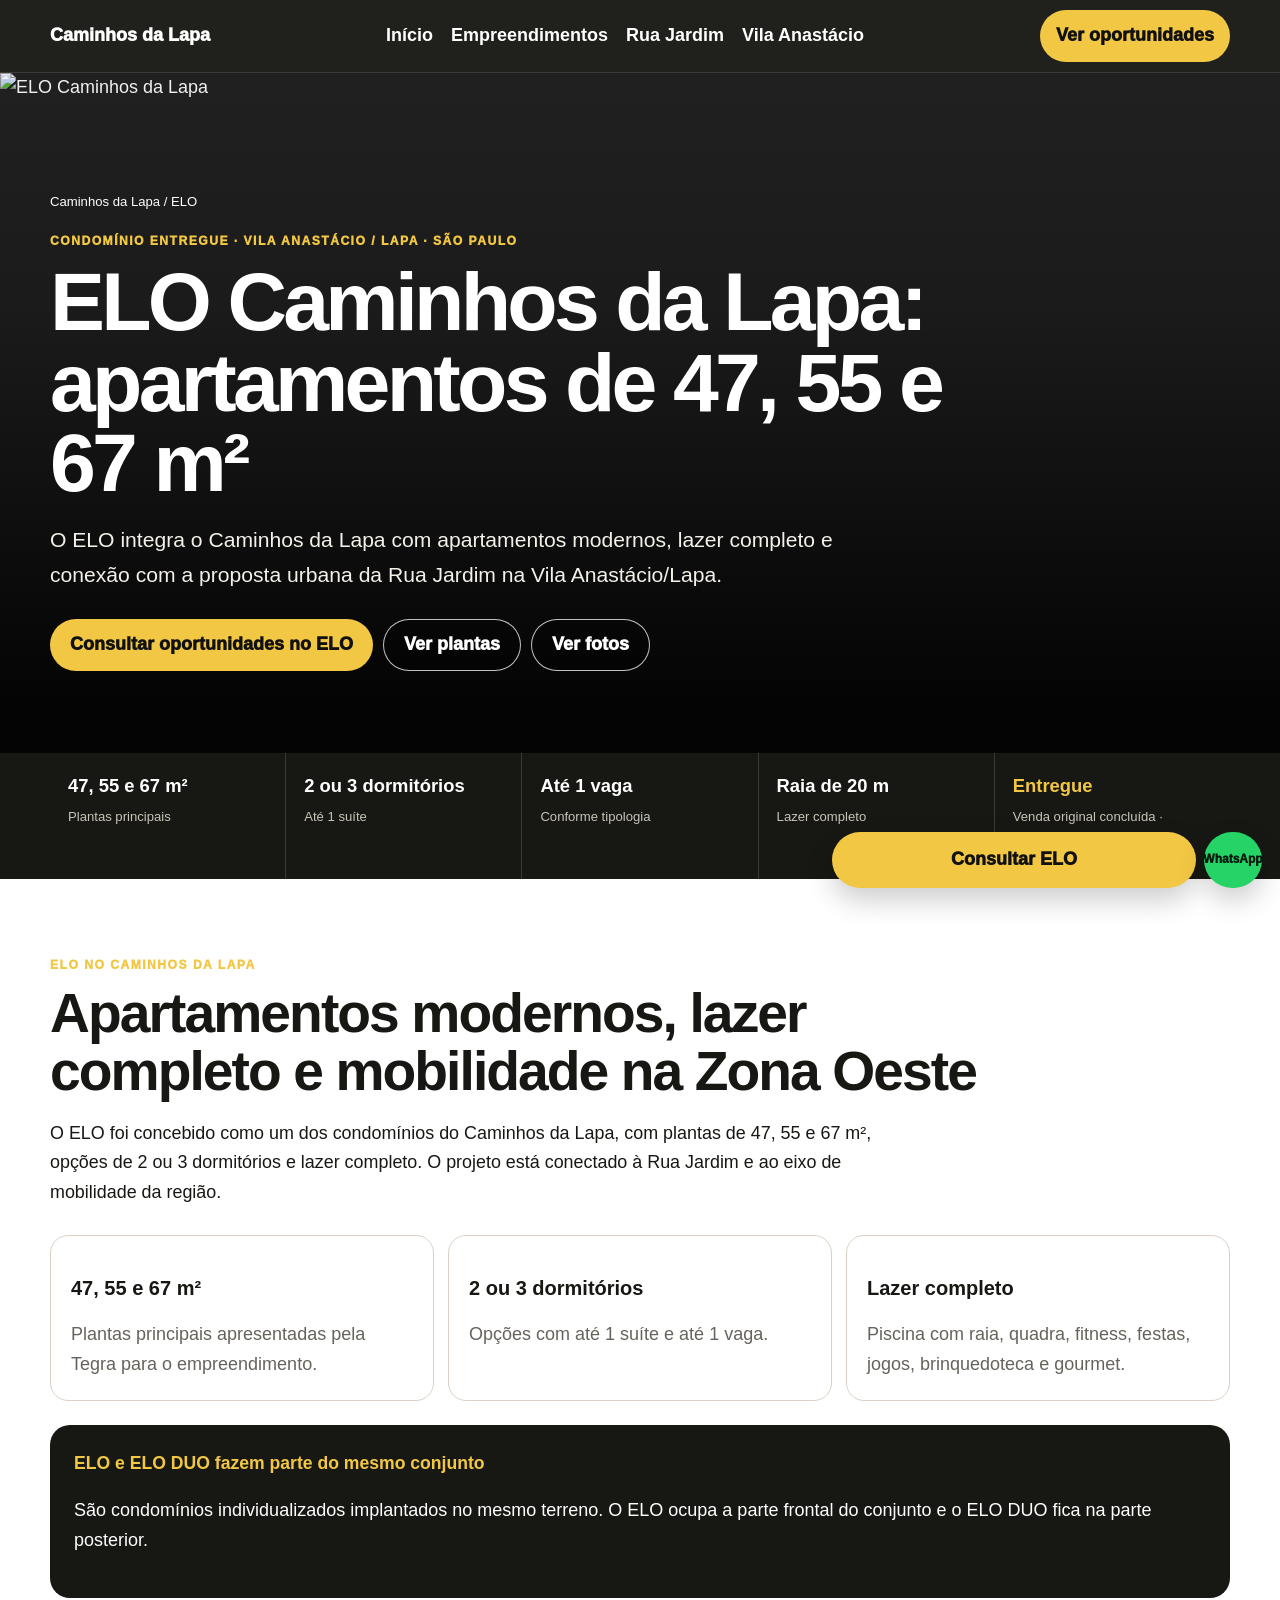
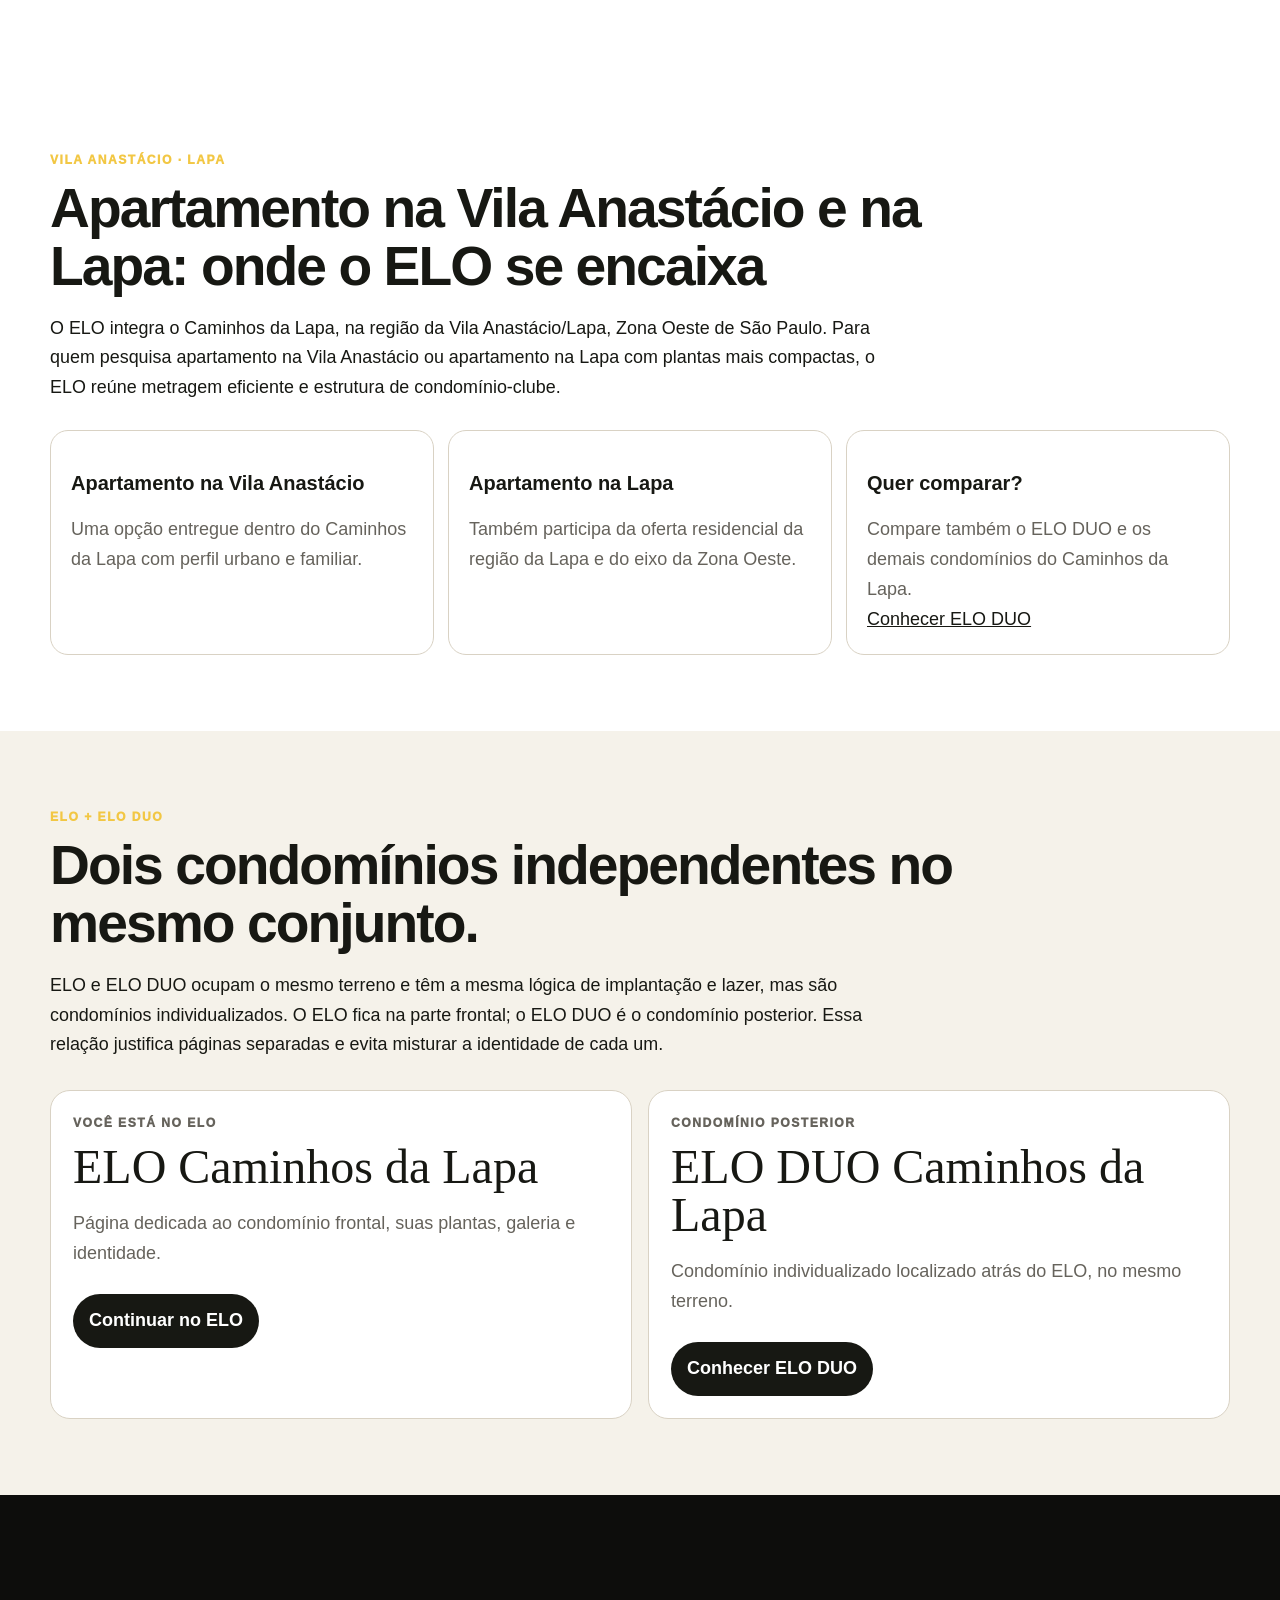
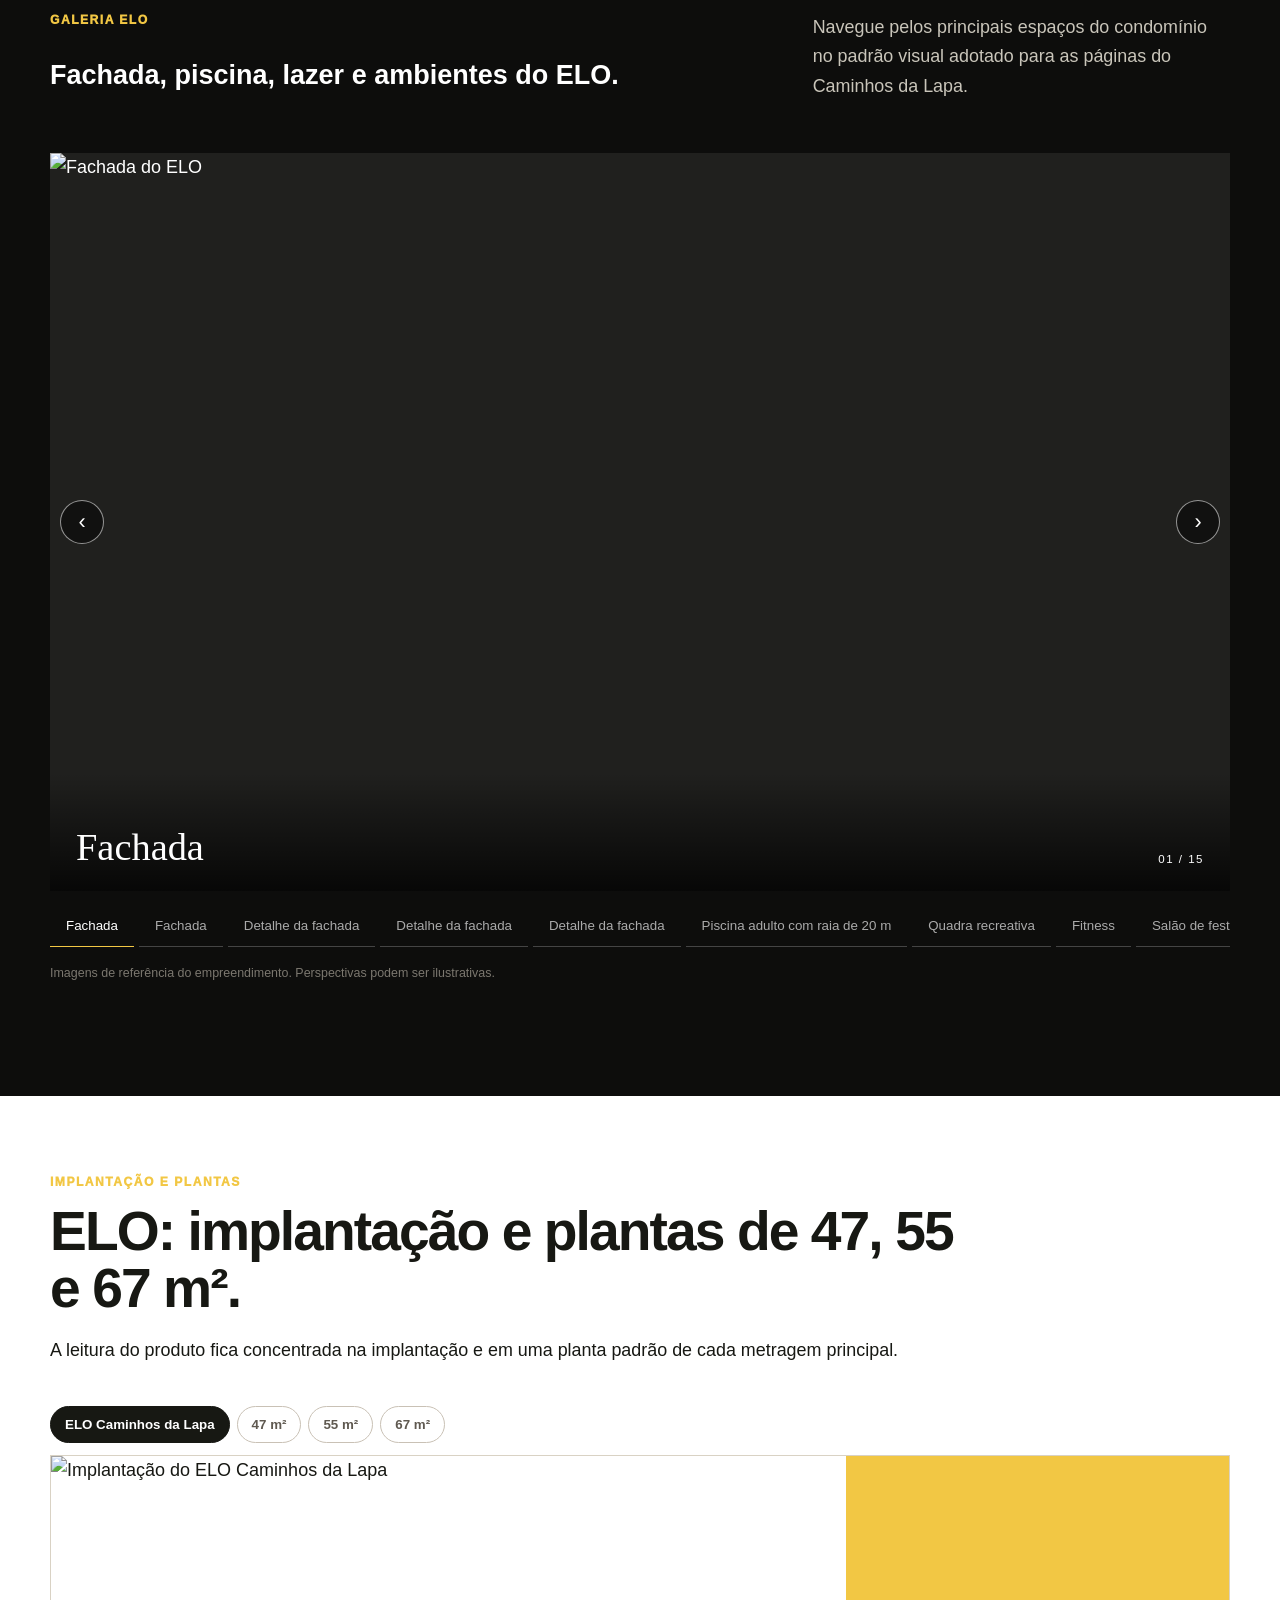
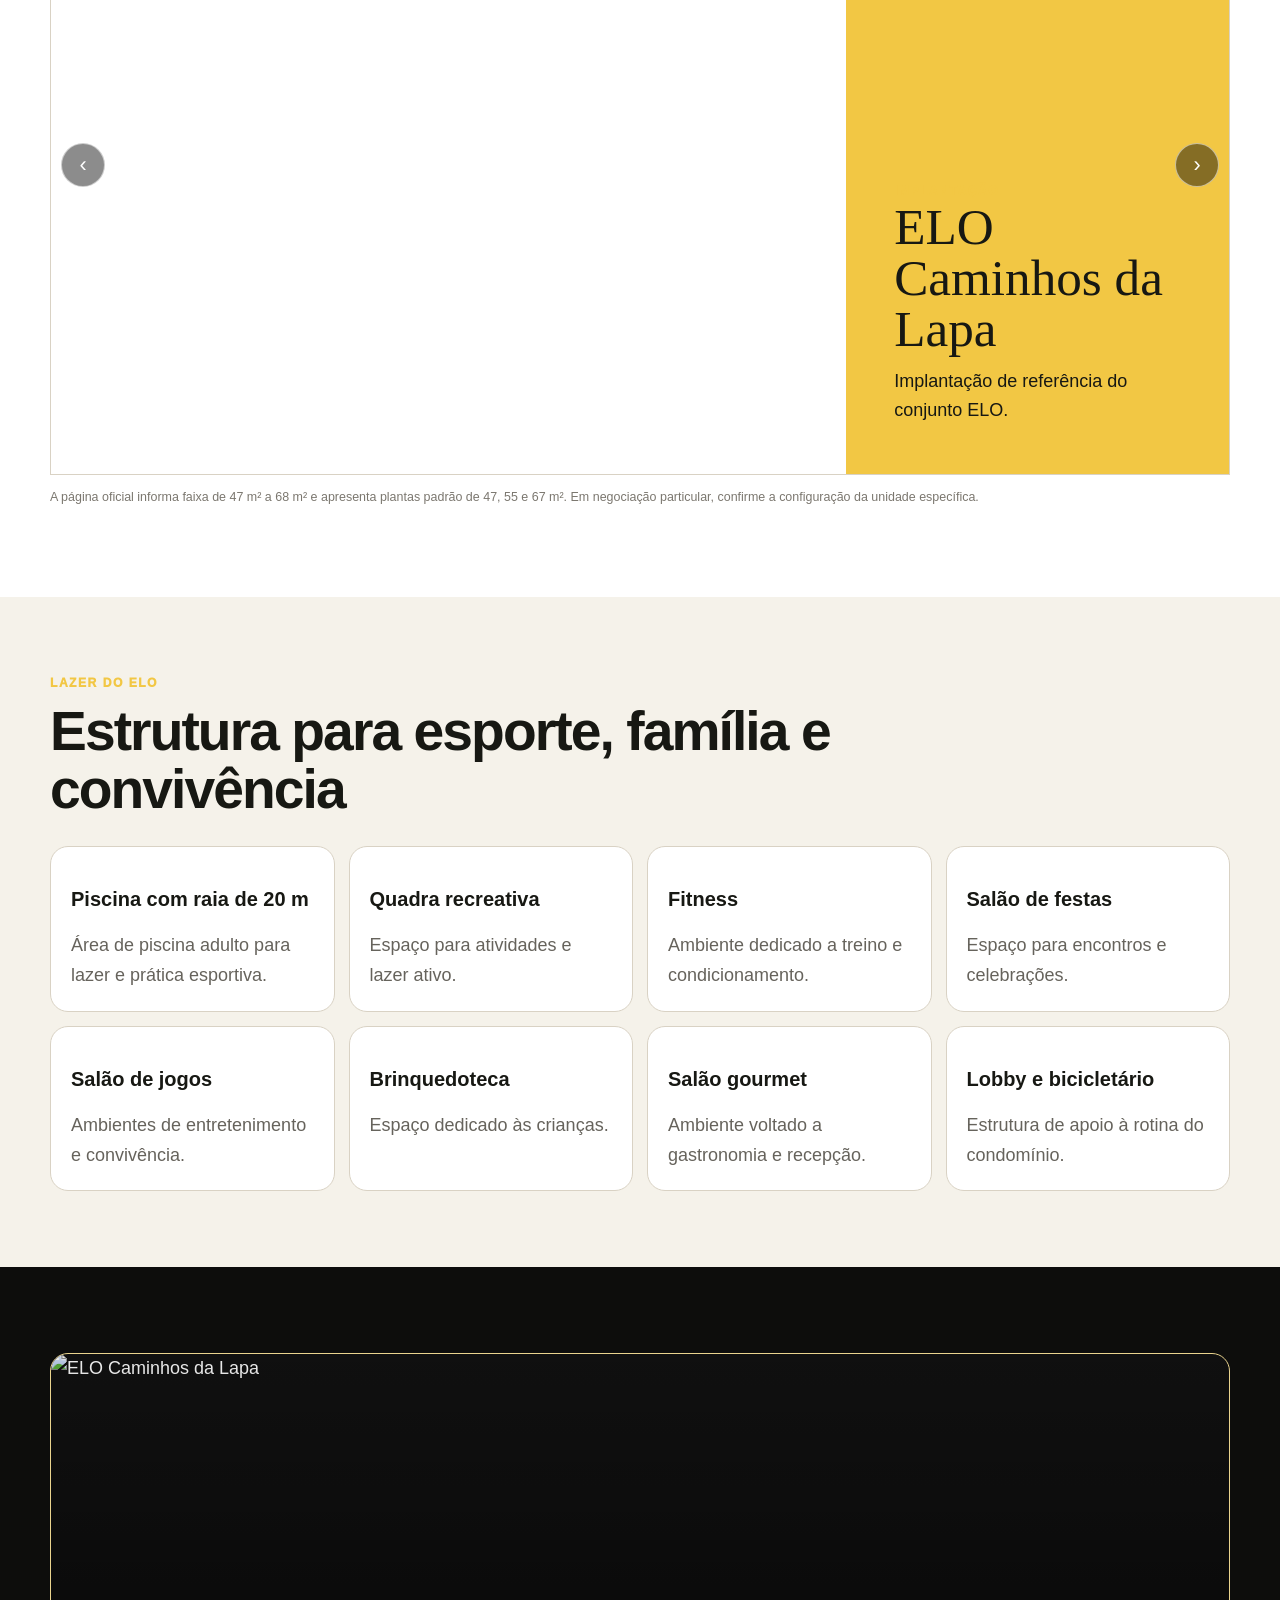
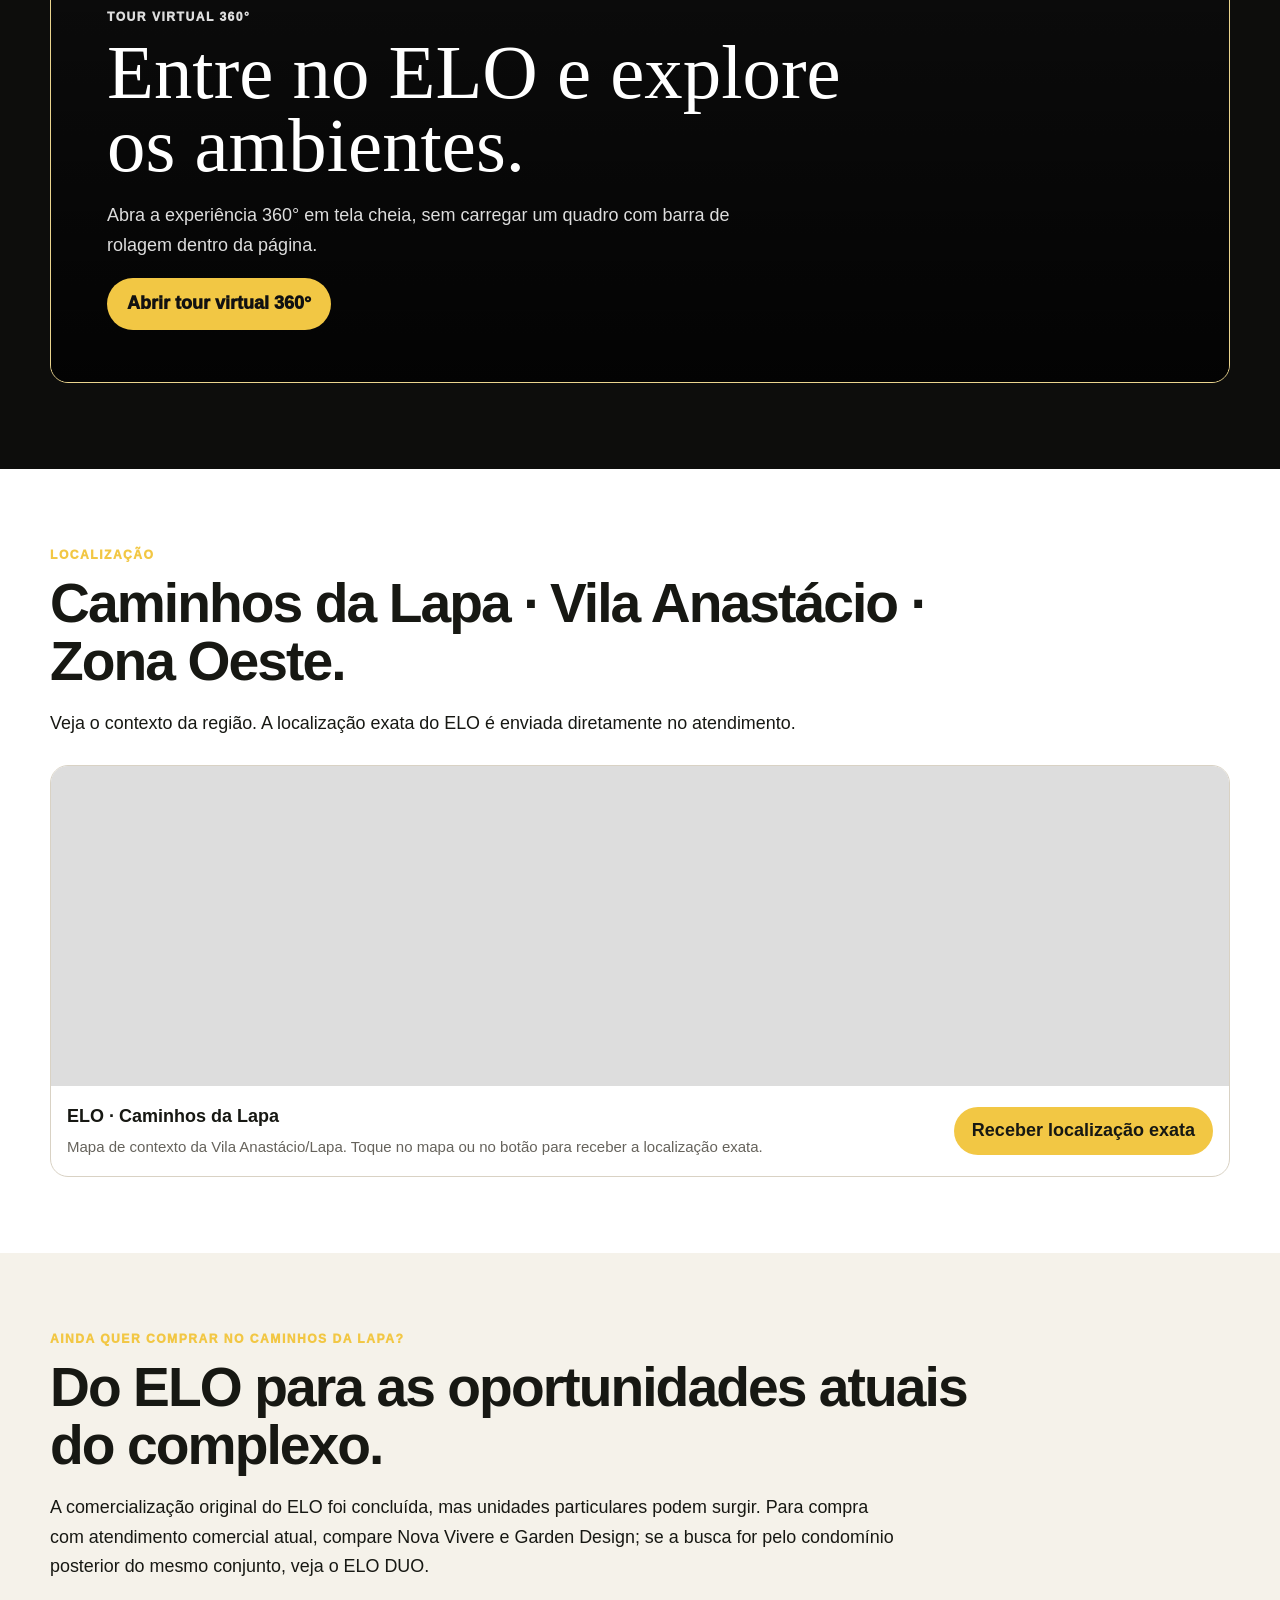
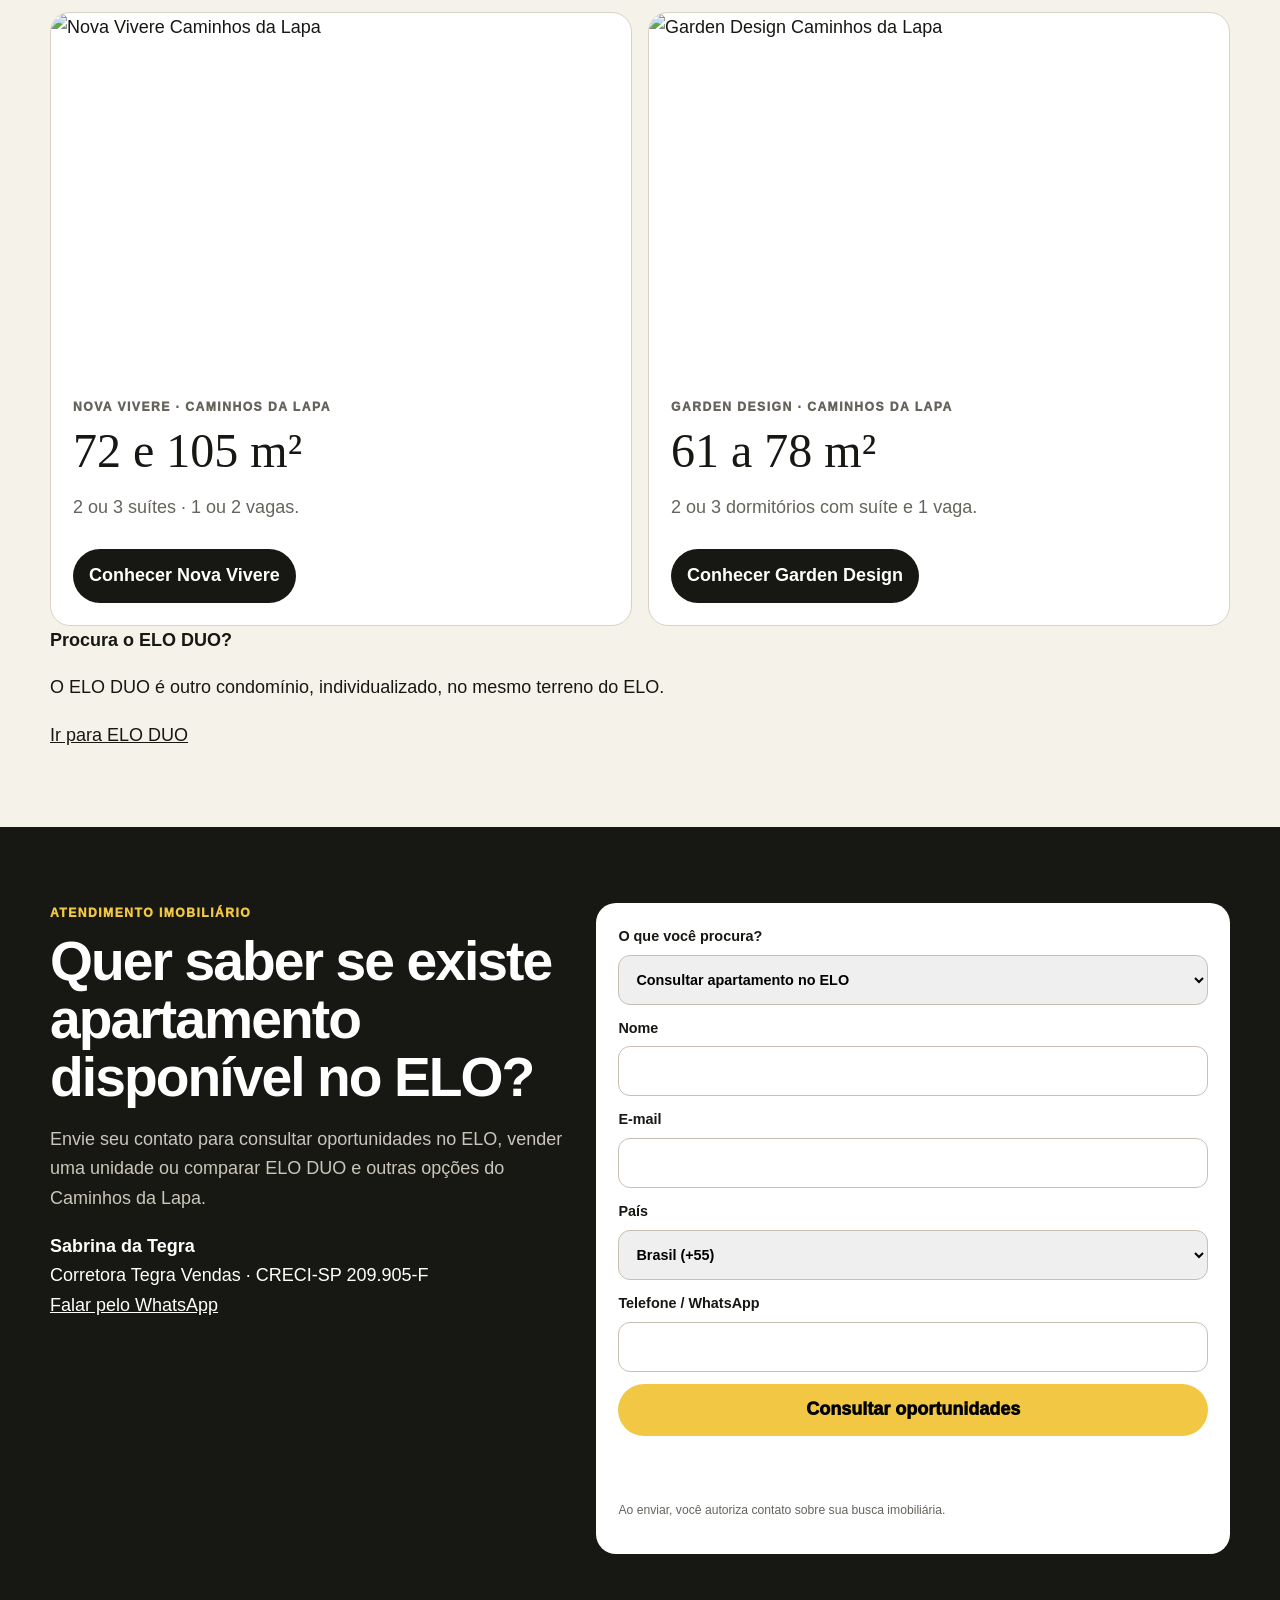
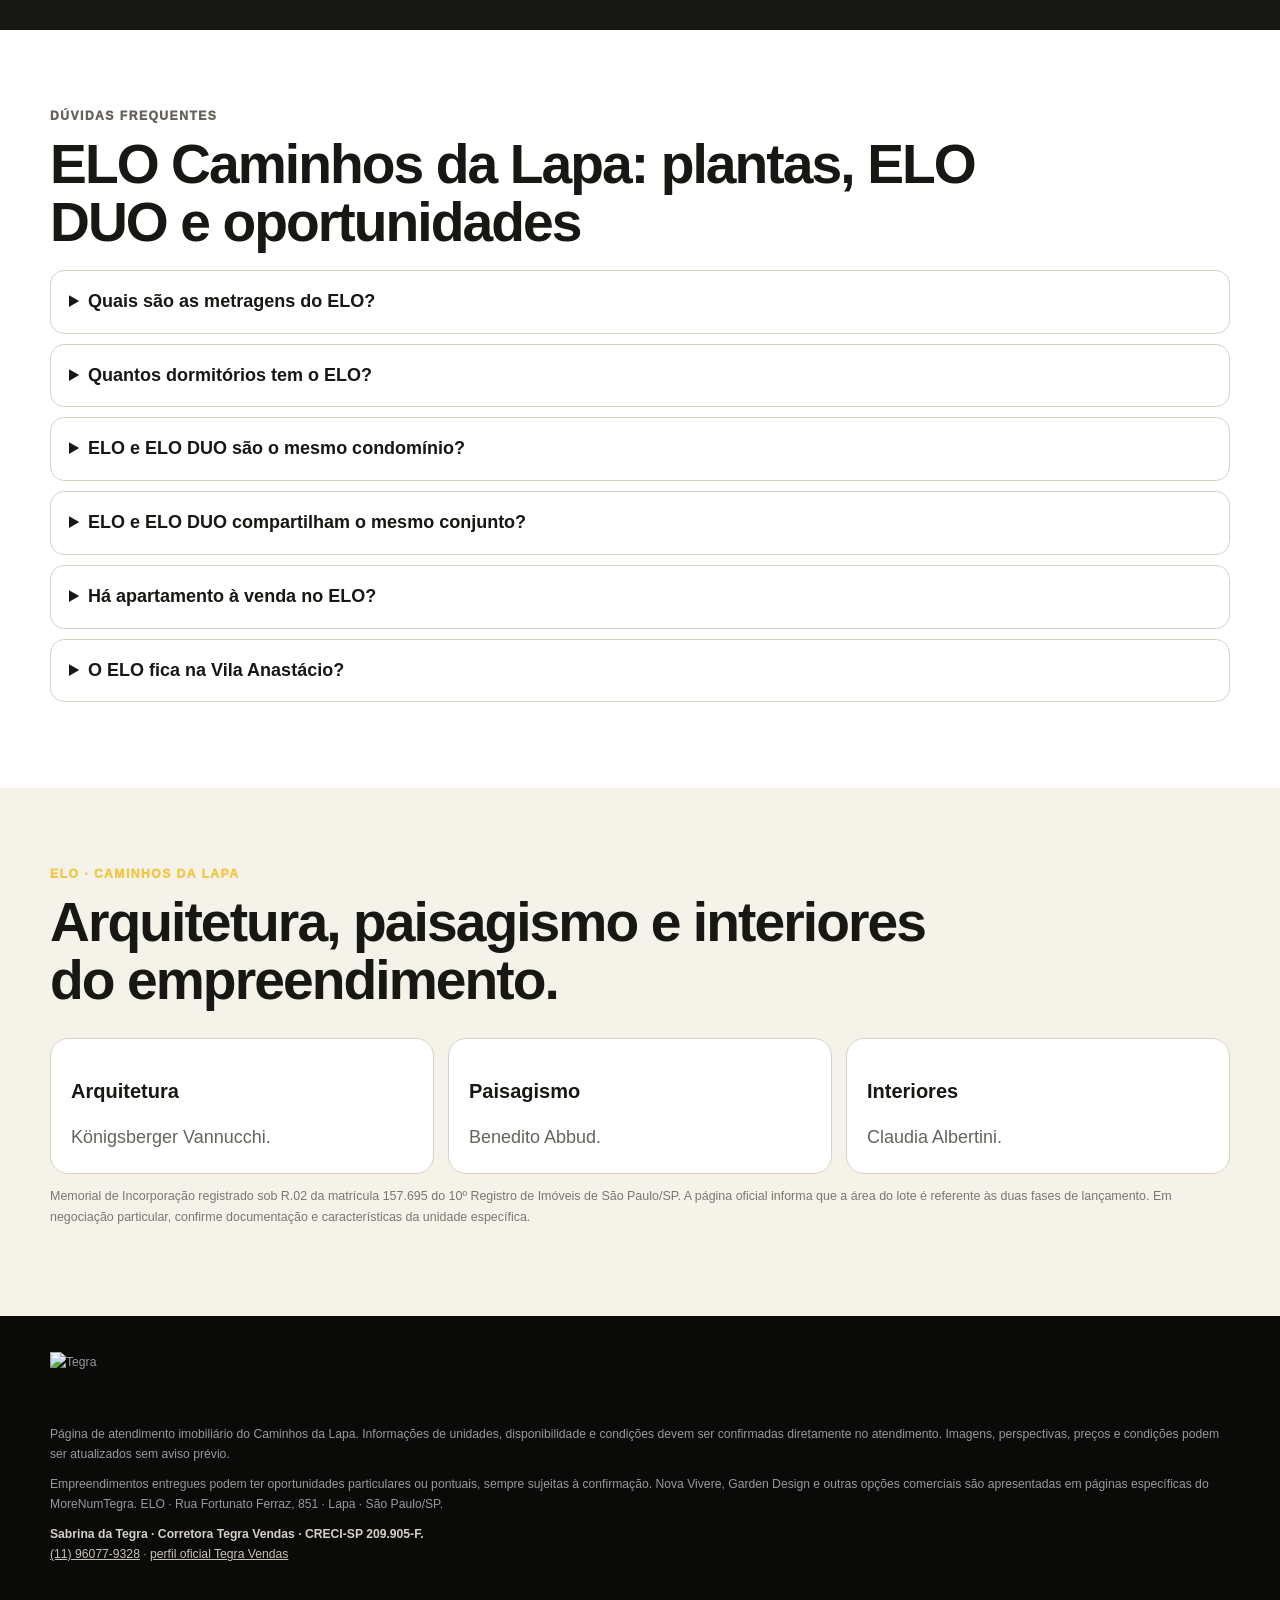
==== commit 8c287332: "fix(atendimento): WhatsApp flutuante com o empreendimento certo e sem texto de teste no formulário -" ====
--- a/elo/index.html
+++ b/elo/index.html
@@ -3,8 +3,13 @@
 <head>
 <meta charset="utf-8">
 <meta name="viewport" content="width=device-width,initial-scale=1,viewport-fit=cover">
+<link rel="icon" type="image/png" sizes="48x48" href="/favicon-48x48.png">
+<link rel="icon" type="image/png" sizes="32x32" href="/favicon-32x32.png">
+<link rel="icon" type="image/png" sizes="16x16" href="/favicon-16x16.png">
+<link rel="shortcut icon" href="/favicon.ico">
+<link rel="apple-touch-icon" sizes="180x180" href="/apple-touch-icon.png">
 <title>ELO Caminhos da Lapa | Plantas 47, 55 e 67 m²</title>
-<meta name="description" content="ELO Caminhos da Lapa: condomínio entregue na Vila Anastácio/Lapa com apartamentos de 47, 55 e 67 m², 2 ou 3 dormitórios, plantas, lazer, tour virtual e consulta de oportunidades.">
+<meta name="description" content="ELO Caminhos da Lapa: condomínio entregue na Vila Anastácio/Lapa, apartamentos de 47, 55 e 67 m², 2 ou 3 dormitórios. Plantas, lazer e tour virtual.">
 <meta name="robots" content="index,follow,max-image-preview:large,max-snippet:-1,max-video-preview:-1">
 <meta name="googlebot" content="index,follow,max-image-preview:large,max-snippet:-1,max-video-preview:-1">
 <link rel="canonical" href="https://www.caminhosdalapategra.com.br/elo/">
@@ -42,15 +47,15 @@
 .footer{background:#0a0a09;color:#999;padding:36px 0;margin:0}.footer-standard{font-size:.76rem;line-height:1.65}.footer-standard p{margin:10px 0}.footer-standard a{color:#c8c3b8}.footer-standard strong{color:#d6d1c6}.footer-standard img{width:96px;height:auto;display:block;margin-bottom:18px}
 @media(max-width:900px){.gallery-head,.project-cards{grid-template-columns:1fr}.gallery-stage{aspect-ratio:4/5}.scene-nav{display:none}.plant-tabs{display:none}.plant-stage{grid-template-columns:1fr;min-height:0}.plant-stage img{aspect-ratio:4/5;max-height:none}.plant-copy{min-height:210px}.map-actions{grid-template-columns:1fr}.map-whatsapp{width:100%}}
 @media(max-width:759px){.site-header .topbar{min-height:auto;flex-wrap:wrap;padding:10px 0;gap:10px}.site-header .brand{font-size:.95rem}.site-header .top-cta{padding:9px 12px;font-size:.82rem}.site-header .menu{display:flex;order:3;width:100%;gap:14px;overflow-x:auto;padding:8px 0 2px;white-space:nowrap;scrollbar-width:none}.site-header .menu::-webkit-scrollbar{display:none}.site-header .menu a{font-size:.82rem;flex:0 0 auto}}</style>
-<script type="application/ld+json">{"@context":"https://schema.org","@graph":[{"@type":"WebSite","@id":"https://www.caminhosdalapategra.com.br/#website","url":"https://www.caminhosdalapategra.com.br/","name":"Caminhos da Lapa"},{"@type":"WebPage","@id":"https://www.caminhosdalapategra.com.br/elo/#webpage","url":"https://www.caminhosdalapategra.com.br/elo/","name":"ELO Caminhos da Lapa | Plantas 47, 55 e 67 m²","description":"ELO Caminhos da Lapa: condomínio entregue na Vila Anastácio/Lapa com apartamentos de 47, 55 e 67 m², 2 ou 3 dormitórios, plantas, lazer, tour virtual e consulta de oportunidades.","isPartOf":{"@id":"https://www.caminhosdalapategra.com.br/#website"},"breadcrumb":{"@id":"https://www.caminhosdalapategra.com.br/elo/#breadcrumb"},"mainEntity":{"@id":"https://www.caminhosdalapategra.com.br/elo/#residencial"},"primaryImageOfPage":{"@id":"https://www.caminhosdalapategra.com.br/elo/#hero"},"about":{"@id":"https://www.caminhosdalapategra.com.br/elo/#residencial"},"contentLocation":{"@type":"Place","name":"Vila Anastácio, Lapa, São Paulo"},"inLanguage":"pt-BR"},{"@type":"BreadcrumbList","@id":"https://www.caminhosdalapategra.com.br/elo/#breadcrumb","itemListElement":[{"@type":"ListItem","position":1,"name":"Caminhos da Lapa","item":"https://www.caminhosdalapategra.com.br/"},{"@type":"ListItem","position":2,"name":"ELO","item":"https://www.caminhosdalapategra.com.br/elo/"}]},{"@type":"ImageObject","@id":"https://www.caminhosdalapategra.com.br/elo/#hero","contentUrl":"https://stracctegra.blob.core.windows.net/assets/EmpreendimentoVitrine/300/Imagem/4210a584-06c9-454c-80a0-2363fc8fbd70.jpg","caption":"Caminhos da Lapa ELO"},{"@type":"ApartmentComplex","@id":"https://www.caminhosdalapategra.com.br/elo/#residencial","name":"Caminhos da Lapa ELO","alternateName":["ELO","ELO Caminhos da Lapa","Condomínio ELO Caminhos da Lapa"],"url":"https://www.caminhosdalapategra.com.br/elo/","sameAs":"https://www.tegraincorporadora.com.br/sp/sao-paulo/oeste/lapa/caminhos-da-lapa-elo","brand":{"@type":"Brand","name":"Tegra"},"description":"Condomínio entregue no Caminhos da Lapa, na Vila Anastácio/Lapa, com apartamentos de 47, 55 e 67 m², 2 ou 3 dormitórios, até 1 suíte e até 1 vaga.","address":{"@type":"PostalAddress","addressLocality":"São Paulo","addressRegion":"SP","addressCountry":"BR"},"containedInPlace":{"@type":"Place","name":"Caminhos da Lapa","containedInPlace":{"@type":"Place","name":"Vila Anastácio, Lapa, São Paulo"}},"image":["https://stracctegra.blob.core.windows.net/assets/EmpreendimentoVitrine/300/Imagem/4210a584-06c9-454c-80a0-2363fc8fbd70.jpg","https://stracctegra.blob.core.windows.net/assets/EmpreendimentoVitrine/300/Imagem/1c70e282-d6db-47a0-ba99-05f2ca856678.jpg","https://stracctegra.blob.core.windows.net/assets/EmpreendimentoVitrine/300/Imagem/dd91fb03-2495-4d84-8dfc-9cbea087c027.jpg","https://stracctegra.blob.core.windows.net/assets/EmpreendimentoVitrine/300/Imagem/2021bf23-61bc-43ce-af0f-e8684850c62b.jpg","https://stracctegra.blob.core.windows.net/assets/EmpreendimentoVitrine/300/Imagem/98e4cace-5f8b-47e0-ae4d-e7d2c1d5bb85.jpg","https://stracctegra.blob.core.windows.net/assets/EmpreendimentoVitrine/300/Imagem/8095c5ec-4bda-4ad9-ad82-5930367da62c.jpg"],"amenityFeature":[{"@type":"LocationFeatureSpecification","name":"Piscina adulto com raia de 20 m","value":true},{"@type":"LocationFeatureSpecification","name":"Quadra recreativa","value":true},{"@type":"LocationFeatureSpecification","name":"Fitness","value":true},{"@type":"LocationFeatureSpecification","name":"Salão de festas","value":true},{"@type":"LocationFeatureSpecification","name":"Salão de jogos","value":true},{"@type":"LocationFeatureSpecification","name":"Brinquedoteca","value":true},{"@type":"LocationFeatureSpecification","name":"Salão gourmet","value":true},{"@type":"LocationFeatureSpecification","name":"Lobby","value":true},{"@type":"LocationFeatureSpecification","name":"Bicicletário","value":true}],"accommodationFloorPlan":[{"@id":"https://www.caminhosdalapategra.com.br/elo/#planta-47"},{"@id":"https://www.caminhosdalapategra.com.br/elo/#planta-55"},{"@id":"https://www.caminhosdalapategra.com.br/elo/#planta-67"}]},{"@type":"FloorPlan","@id":"https://www.caminhosdalapategra.com.br/elo/#planta-47","name":"Planta ELO 47 m²","floorSize":{"@type":"QuantitativeValue","value":47,"unitCode":"MTK"}},{"@type":"FloorPlan","@id":"https://www.caminhosdalapategra.com.br/elo/#planta-55","name":"Planta ELO 55 m²","floorSize":{"@type":"QuantitativeValue","value":55,"unitCode":"MTK"}},{"@type":"FloorPlan","@id":"https://www.caminhosdalapategra.com.br/elo/#planta-67","name":"Planta ELO 67 m²","floorSize":{"@type":"QuantitativeValue","value":67,"unitCode":"MTK"}},{"@type":"FAQPage","@id":"https://www.caminhosdalapategra.com.br/elo/#faq","mainEntity":[{"@type":"Question","name":"Quais são as metragens do ELO Caminhos da Lapa?","acceptedAnswer":{"@type":"Answer","text":"A página oficial da Tegra apresenta plantas de 47 m², 55 m² e 67 m² e informa faixa comercial de 47 m² a 68 m²."}},{"@type":"Question","name":"Quantos dormitórios tem o ELO?","acceptedAnswer":{"@type":"Answer","text":"A página oficial informa opções de 2 ou 3 dormitórios, com até 1 suíte e até 1 vaga."}},{"@type":"Question","name":"ELO e ELO DUO são o mesmo condomínio?","acceptedAnswer":{"@type":"Answer","text":"Não. São condomínios individualizados implantados no mesmo conjunto, com o ELO à frente e o ELO DUO na parte posterior."}},{"@type":"Question","name":"Há apartamento à venda no ELO?","acceptedAnswer":{"@type":"Answer","text":"A comercialização original é apresentada como 100% vendida. Oportunidades particulares podem surgir e precisam ser confirmadas no atendimento."}}]}]}</script>
+<script type="application/ld+json">{"@context":"https://schema.org","@graph":[{"@type":"WebSite","@id":"https://www.caminhosdalapategra.com.br/#website","url":"https://www.caminhosdalapategra.com.br/","name":"Caminhos da Lapa"},{"@type":"WebPage","@id":"https://www.caminhosdalapategra.com.br/elo/#webpage","url":"https://www.caminhosdalapategra.com.br/elo/","name":"ELO Caminhos da Lapa | Plantas 47, 55 e 67 m²","description":"ELO Caminhos da Lapa: condomínio entregue na Vila Anastácio/Lapa, apartamentos de 47, 55 e 67 m², 2 ou 3 dormitórios. Plantas, lazer e tour virtual.","isPartOf":{"@id":"https://www.caminhosdalapategra.com.br/#website"},"breadcrumb":{"@id":"https://www.caminhosdalapategra.com.br/elo/#breadcrumb"},"mainEntity":{"@id":"https://www.caminhosdalapategra.com.br/elo/#residencial"},"primaryImageOfPage":{"@id":"https://www.caminhosdalapategra.com.br/elo/#hero"},"about":{"@id":"https://www.caminhosdalapategra.com.br/elo/#residencial"},"contentLocation":{"@type":"Place","name":"Vila Anastácio, Lapa, São Paulo"},"inLanguage":"pt-BR"},{"@type":"BreadcrumbList","@id":"https://www.caminhosdalapategra.com.br/elo/#breadcrumb","itemListElement":[{"@type":"ListItem","position":1,"name":"Caminhos da Lapa","item":"https://www.caminhosdalapategra.com.br/"},{"@type":"ListItem","position":2,"name":"ELO","item":"https://www.caminhosdalapategra.com.br/elo/"}]},{"@type":"ImageObject","@id":"https://www.caminhosdalapategra.com.br/elo/#hero","contentUrl":"https://stracctegra.blob.core.windows.net/assets/EmpreendimentoVitrine/300/Imagem/4210a584-06c9-454c-80a0-2363fc8fbd70.jpg","caption":"Caminhos da Lapa ELO"},{"@type":"ApartmentComplex","@id":"https://www.caminhosdalapategra.com.br/elo/#residencial","name":"Caminhos da Lapa ELO","alternateName":["ELO","ELO Caminhos da Lapa","Condomínio ELO Caminhos da Lapa"],"url":"https://www.caminhosdalapategra.com.br/elo/","sameAs":"https://www.tegraincorporadora.com.br/sp/sao-paulo/oeste/lapa/caminhos-da-lapa-elo","brand":{"@type":"Brand","name":"Tegra"},"description":"Condomínio entregue no Caminhos da Lapa, na Vila Anastácio/Lapa, com apartamentos de 47, 55 e 67 m², 2 ou 3 dormitórios, até 1 suíte e até 1 vaga.","address":{"@type":"PostalAddress","addressLocality":"São Paulo","addressRegion":"SP","addressCountry":"BR"},"containedInPlace":{"@type":"Place","name":"Caminhos da Lapa","containedInPlace":{"@type":"Place","name":"Vila Anastácio, Lapa, São Paulo"}},"image":["https://stracctegra.blob.core.windows.net/assets/EmpreendimentoVitrine/300/Imagem/4210a584-06c9-454c-80a0-2363fc8fbd70.jpg","https://stracctegra.blob.core.windows.net/assets/EmpreendimentoVitrine/300/Imagem/1c70e282-d6db-47a0-ba99-05f2ca856678.jpg","https://stracctegra.blob.core.windows.net/assets/EmpreendimentoVitrine/300/Imagem/dd91fb03-2495-4d84-8dfc-9cbea087c027.jpg","https://stracctegra.blob.core.windows.net/assets/EmpreendimentoVitrine/300/Imagem/2021bf23-61bc-43ce-af0f-e8684850c62b.jpg","https://stracctegra.blob.core.windows.net/assets/EmpreendimentoVitrine/300/Imagem/98e4cace-5f8b-47e0-ae4d-e7d2c1d5bb85.jpg","https://stracctegra.blob.core.windows.net/assets/EmpreendimentoVitrine/300/Imagem/8095c5ec-4bda-4ad9-ad82-5930367da62c.jpg"],"amenityFeature":[{"@type":"LocationFeatureSpecification","name":"Piscina adulto com raia de 20 m","value":true},{"@type":"LocationFeatureSpecification","name":"Quadra recreativa","value":true},{"@type":"LocationFeatureSpecification","name":"Fitness","value":true},{"@type":"LocationFeatureSpecification","name":"Salão de festas","value":true},{"@type":"LocationFeatureSpecification","name":"Salão de jogos","value":true},{"@type":"LocationFeatureSpecification","name":"Brinquedoteca","value":true},{"@type":"LocationFeatureSpecification","name":"Salão gourmet","value":true},{"@type":"LocationFeatureSpecification","name":"Lobby","value":true},{"@type":"LocationFeatureSpecification","name":"Bicicletário","value":true}],"accommodationFloorPlan":[{"@id":"https://www.caminhosdalapategra.com.br/elo/#planta-47"},{"@id":"https://www.caminhosdalapategra.com.br/elo/#planta-55"},{"@id":"https://www.caminhosdalapategra.com.br/elo/#planta-67"}]},{"@type":"FloorPlan","@id":"https://www.caminhosdalapategra.com.br/elo/#planta-47","name":"Planta ELO 47 m²","floorSize":{"@type":"QuantitativeValue","value":47,"unitCode":"MTK"}},{"@type":"FloorPlan","@id":"https://www.caminhosdalapategra.com.br/elo/#planta-55","name":"Planta ELO 55 m²","floorSize":{"@type":"QuantitativeValue","value":55,"unitCode":"MTK"}},{"@type":"FloorPlan","@id":"https://www.caminhosdalapategra.com.br/elo/#planta-67","name":"Planta ELO 67 m²","floorSize":{"@type":"QuantitativeValue","value":67,"unitCode":"MTK"}},{"@type":"FAQPage","@id":"https://www.caminhosdalapategra.com.br/elo/#faq","mainEntity":[{"@type":"Question","name":"Quais são as metragens do ELO Caminhos da Lapa?","acceptedAnswer":{"@type":"Answer","text":"A página oficial da Tegra apresenta plantas de 47 m², 55 m² e 67 m² e informa faixa comercial de 47 m² a 68 m²."}},{"@type":"Question","name":"Quantos dormitórios tem o ELO?","acceptedAnswer":{"@type":"Answer","text":"A página oficial informa opções de 2 ou 3 dormitórios, com até 1 suíte e até 1 vaga."}},{"@type":"Question","name":"ELO e ELO DUO são o mesmo condomínio?","acceptedAnswer":{"@type":"Answer","text":"Não. São condomínios individualizados implantados no mesmo conjunto, com o ELO à frente e o ELO DUO na parte posterior."}},{"@type":"Question","name":"Há apartamento à venda no ELO?","acceptedAnswer":{"@type":"Answer","text":"A comercialização original é apresentada como 100% vendida. Oportunidades particulares podem surgir e precisam ser confirmadas no atendimento."}}]}]}</script>
 </head>
 <body data-page="elo" data-project="Caminhos da Lapa ELO">
 <a class="skip" href="#conteudo">Ir para o conteúdo</a>
 <header class="site-header"><div class="wrap topbar"><a class="brand" href="/" aria-label="Caminhos da Lapa - início">Caminhos da Lapa</a><nav class="menu" aria-label="Navegação principal"><a href="/">Início</a><a href="/#empreendimentos">Empreendimentos</a><a href="/#rua-jardim">Rua Jardim</a><a href="/#vila-anastacio">Vila Anastácio</a></nav><a class="top-cta" href="/#oportunidades">Ver oportunidades</a></div></header>
 <main id="conteudo">
-<section class="hero" aria-labelledby="hero-title"><div class="hero-media"><img src="https://stracctegra.blob.core.windows.net/assets/EmpreendimentoVitrine/300/Imagem/4210a584-06c9-454c-80a0-2363fc8fbd70.jpg" alt="ELO Caminhos da Lapa" width="1600" height="1067" fetchpriority="high" decoding="async"></div><div class="wrap hero-content"><nav class="crumb" aria-label="Caminho"><a href="/">Caminhos da Lapa</a> / <span>ELO</span></nav><p class="eyebrow">Condomínio entregue · Vila Anastácio / Lapa · São Paulo</p><h1 id="hero-title">ELO Caminhos da Lapa: apartamentos de 47, 55 e 67 m²</h1><p class="hero-lead">O ELO integra o Caminhos da Lapa com apartamentos modernos, lazer completo e conexão com a proposta urbana da Rua Jardim na Vila Anastácio/Lapa.</p><div class="actions"><a class="btn btn-primary" href="#contato">Consultar oportunidades no ELO</a><a class="btn btn-ghost" href="#plantas">Ver plantas</a><a class="btn btn-ghost" href="#galeria">Ver fotos</a></div></div></section><section class="specbar" aria-label="Resumo do ELO"><div class="wrap spec-grid"><div class="spec"><strong>47, 55 e 67 m²</strong><span>Plantas principais</span></div><div class="spec"><strong>2 ou 3 dormitórios</strong><span>Até 1 suíte</span></div><div class="spec"><strong>Até 1 vaga</strong><span>Conforme tipologia</span></div><div class="spec"><strong>Raia de 20 m</strong><span>Lazer completo</span></div><div class="spec"><strong class="status">Entregue</strong><span>Venda original concluída · consulte oportunidades</span></div></div></section><section class="section white" aria-labelledby="intro-title"><div class="wrap"><p class="eyebrow">ELO no Caminhos da Lapa</p><h2 id="intro-title">Apartamentos modernos, lazer completo e mobilidade na Zona Oeste</h2><p class="lede">O ELO foi concebido como um dos condomínios do Caminhos da Lapa, com plantas de 47, 55 e 67 m², opções de 2 ou 3 dormitórios e lazer completo. O projeto está conectado à Rua Jardim e ao eixo de mobilidade da região.</p><div class="feature-grid"><article class="feature"><h3>47, 55 e 67 m²</h3><p>Plantas principais apresentadas pela Tegra para o empreendimento.</p></article><article class="feature"><h3>2 ou 3 dormitórios</h3><p>Opções com até 1 suíte e até 1 vaga.</p></article><article class="feature"><h3>Lazer completo</h3><p>Piscina com raia, quadra, fitness, festas, jogos, brinquedoteca e gourmet.</p></article></div><div class="award"><strong>ELO e ELO DUO fazem parte do mesmo conjunto</strong><p>São condomínios individualizados implantados no mesmo terreno. O ELO ocupa a parte frontal do conjunto e o ELO DUO fica na parte posterior.</p></div></div></section><section class="section white geo-intent" aria-labelledby="geo-intent-title"><div class="wrap"><p class="eyebrow">Vila Anastácio · Lapa</p><h2 id="geo-intent-title">Apartamento na Vila Anastácio e na Lapa: onde o ELO se encaixa</h2><p class="lede">O ELO integra o Caminhos da Lapa, na região da Vila Anastácio/Lapa, Zona Oeste de São Paulo. Para quem pesquisa apartamento na Vila Anastácio ou apartamento na Lapa com plantas mais compactas, o ELO reúne metragem eficiente e estrutura de condomínio-clube.</p><div class="feature-grid"><article class="feature"><h3>Apartamento na Vila Anastácio</h3><p>Uma opção entregue dentro do Caminhos da Lapa com perfil urbano e familiar.</p></article><article class="feature"><h3>Apartamento na Lapa</h3><p>Também participa da oferta residencial da região da Lapa e do eixo da Zona Oeste.</p></article><article class="feature"><h3>Quer comparar?</h3><p>Compare também o ELO DUO e os demais condomínios do Caminhos da Lapa.</p><a href="/eloduo/">Conhecer ELO DUO</a></article></div></div></section><section class="section elo-pair" aria-labelledby="elo-pair-title"><div class="wrap"><p class="eyebrow">ELO + ELO DUO</p><h2 id="elo-pair-title">Dois condomínios independentes no mesmo conjunto.</h2><p class="lede">ELO e ELO DUO ocupam o mesmo terreno e têm a mesma lógica de implantação e lazer, mas são condomínios individualizados. O ELO fica na parte frontal; o ELO DUO é o condomínio posterior. Essa relação justifica páginas separadas e evita misturar a identidade de cada um.</p><div class="project-cards"><article class="project-card"><div class="project-card-copy"><p class="eyebrow">Você está no ELO</p><h3>ELO Caminhos da Lapa</h3><p>Página dedicada ao condomínio frontal, suas plantas, galeria e identidade.</p><a class="btn-card" href="#galeria">Continuar no ELO</a></div></article><article class="project-card"><div class="project-card-copy"><p class="eyebrow">Condomínio posterior</p><h3>ELO DUO Caminhos da Lapa</h3><p>Condomínio individualizado localizado atrás do ELO, no mesmo terreno.</p><a class="btn-card" href="/eloduo/">Conhecer ELO DUO</a></div></article></div></div></section><section id="galeria" class="gallery-section" aria-labelledby="gallery-title"><div class="wrap"><div class="gallery-head"><div><p class="eyebrow">Galeria ELO</p><h2 id="gallery-title">Fachada, piscina, lazer e ambientes do ELO.</h2></div><p class="lede">Navegue pelos principais espaços do condomínio no padrão visual adotado para as páginas do Caminhos da Lapa.</p></div><div class="gallery-stage" data-gallery-stage tabindex="0"><img id="gallery-image" src="https://stracctegra.blob.core.windows.net/assets/EmpreendimentoVitrine/300/Imagem/4210a584-06c9-454c-80a0-2363fc8fbd70.jpg" alt="Fachada do ELO" width="1600" height="1067" decoding="async"><button class="gallery-arrow prev" type="button" data-gallery-prev aria-label="Foto anterior">‹</button><button class="gallery-arrow next" type="button" data-gallery-next aria-label="Próxima foto">›</button><div class="gallery-caption"><b id="gallery-label">Fachada</b><span id="gallery-count">01 / 15</span></div></div><div class="scene-nav" data-gallery-tabs role="tablist" aria-label="Fotos do ELO"><button type="button" role="tab" data-gallery-index="0" aria-selected="true" tabindex="0">Fachada</button><button type="button" role="tab" data-gallery-index="1" aria-selected="false" tabindex="-1">Fachada</button><button type="button" role="tab" data-gallery-index="2" aria-selected="false" tabindex="-1">Detalhe da fachada</button><button type="button" role="tab" data-gallery-index="3" aria-selected="false" tabindex="-1">Detalhe da fachada</button><button type="button" role="tab" data-gallery-index="4" aria-selected="false" tabindex="-1">Detalhe da fachada</button><button type="button" role="tab" data-gallery-index="5" aria-selected="false" tabindex="-1">Piscina adulto com raia de 20 m</button><button type="button" role="tab" data-gallery-index="6" aria-selected="false" tabindex="-1">Quadra recreativa</button><button type="button" role="tab" data-gallery-index="7" aria-selected="false" tabindex="-1">Fitness</button><button type="button" role="tab" data-gallery-index="8" aria-selected="false" tabindex="-1">Salão de festas</button><button type="button" role="tab" data-gallery-index="9" aria-selected="false" tabindex="-1">Salão de jogos</button><button type="button" role="tab" data-gallery-index="10" aria-selected="false" tabindex="-1">Salão de jogos</button><button type="button" role="tab" data-gallery-index="11" aria-selected="false" tabindex="-1">Brinquedoteca</button><button type="button" role="tab" data-gallery-index="12" aria-selected="false" tabindex="-1">Salão gourmet</button><button type="button" role="tab" data-gallery-index="13" aria-selected="false" tabindex="-1">Lobby</button><button type="button" role="tab" data-gallery-index="14" aria-selected="false" tabindex="-1">Bicicletário</button></div><p class="legal">Imagens de referência do empreendimento. Perspectivas podem ser ilustrativas.</p></div></section><section id="plantas" class="section white" aria-labelledby="plants-title"><div class="wrap"><p class="eyebrow">Implantação e plantas</p><h2 id="plants-title">ELO: implantação e plantas de 47, 55 e 67 m².</h2><p class="lede">A leitura do produto fica concentrada na implantação e em uma planta padrão de cada metragem principal.</p><div class="plant-viewer"><div class="plant-tabs" role="tablist" aria-label="Implantação e plantas do ELO"><button type="button" role="tab" data-plant-index="0" aria-selected="true">ELO Caminhos da Lapa</button><button type="button" role="tab" data-plant-index="1" aria-selected="false">47 m²</button><button type="button" role="tab" data-plant-index="2" aria-selected="false">55 m²</button><button type="button" role="tab" data-plant-index="3" aria-selected="false">67 m²</button></div><div class="plant-stage"><img id="plant-image" src="https://stracctegra.blob.core.windows.net/assets/EmpreendimentoVitrine/300/Planta/1199af84-bbf3-40e0-84c8-81b5c0c6e67e.jpg" alt="Implantação do ELO Caminhos da Lapa" loading="lazy" decoding="async"><button class="plant-arrow prev" type="button" data-plant-prev aria-label="Figura anterior">‹</button><button class="plant-arrow next" type="button" data-plant-next aria-label="Próxima figura">›</button><div class="plant-copy"><p class="eyebrow" id="plant-kicker">Implantação</p><h3 id="plant-title">ELO Caminhos da Lapa</h3><p id="plant-description">Implantação de referência do conjunto ELO.</p></div></div></div><p class="legal">A página oficial informa faixa de 47 m² a 68 m² e apresenta plantas padrão de 47, 55 e 67 m². Em negociação particular, confirme a configuração da unidade específica.</p></div></section><section class="section" aria-labelledby="amenities-title"><div class="wrap"><p class="eyebrow">Lazer do ELO</p><h2 id="amenities-title">Estrutura para esporte, família e convivência</h2><div class="amenities"><article class="amenity"><h3>Piscina com raia de 20 m</h3><p>Área de piscina adulto para lazer e prática esportiva.</p></article><article class="amenity"><h3>Quadra recreativa</h3><p>Espaço para atividades e lazer ativo.</p></article><article class="amenity"><h3>Fitness</h3><p>Ambiente dedicado a treino e condicionamento.</p></article><article class="amenity"><h3>Salão de festas</h3><p>Espaço para encontros e celebrações.</p></article><article class="amenity"><h3>Salão de jogos</h3><p>Ambientes de entretenimento e convivência.</p></article><article class="amenity"><h3>Brinquedoteca</h3><p>Espaço dedicado às crianças.</p></article><article class="amenity"><h3>Salão gourmet</h3><p>Ambiente voltado a gastronomia e recepção.</p></article><article class="amenity"><h3>Lobby e bicicletário</h3><p>Estrutura de apoio à rotina do condomínio.</p></article></div></div></section><section class="tour-section" aria-labelledby="tour-title"><div class="wrap tour-card"><img src="https://stracctegra.blob.core.windows.net/assets/EmpreendimentoVitrine/300/Imagem/4210a584-06c9-454c-80a0-2363fc8fbd70.jpg" alt="ELO Caminhos da Lapa" loading="lazy" decoding="async"><div class="tour-shade"></div><div class="tour-copy"><p class="eyebrow">Tour virtual 360°</p><h2 id="tour-title">Entre no ELO e explore os ambientes.</h2><p>Abra a experiência 360° em tela cheia, sem carregar um quadro com barra de rolagem dentro da página.</p><a class="btn btn-primary" data-tour href="https://arquivos.tegraincorporadora.com.br/tour360/elo/" target="_blank" rel="noopener">Abrir tour virtual 360°</a></div></div></section><section class="section white" aria-labelledby="location-title"><div class="wrap"><p class="eyebrow">Localização</p><h2 id="location-title">Caminhos da Lapa · Vila Anastácio · Zona Oeste.</h2><p class="lede">Veja o contexto da região. A localização exata do ELO é enviada diretamente no atendimento.</p><div class="map-card"><div class="map-visual"><iframe title="Mapa da região da Vila Anastácio e Lapa" loading="lazy" referrerpolicy="no-referrer-when-downgrade" src="https://maps.google.com/maps?hl=pt-BR&output=embed&q=Vila%20Anast%C3%A1cio%2C%20S%C3%A3o%20Paulo%2C%20SP&z=14" tabindex="-1" aria-hidden="true"></iframe><a class="map-hit" href="https://wa.me/5511960779328?text=Por%20favor%20me%20envie%20a%20localiza%C3%A7%C3%A3o%20exata%20do%20ELO%20Caminhos%20da%20Lapa." target="_blank" rel="noopener noreferrer" aria-label="Receber a localização exata do ELO pelo WhatsApp"></a></div><div class="map-actions"><span><strong>ELO · Caminhos da Lapa</strong><small>Mapa de contexto da Vila Anastácio/Lapa. Toque no mapa ou no botão para receber a localização exata.</small></span><a class="map-whatsapp" href="https://wa.me/5511960779328?text=Por%20favor%20me%20envie%20a%20localiza%C3%A7%C3%A3o%20exata%20do%20ELO%20Caminhos%20da%20Lapa." target="_blank" rel="noopener noreferrer">Receber localização exata</a></div></div></div></section><section class="section opportunities-section" aria-labelledby="opportunities-title"><div class="wrap"><p class="eyebrow">Ainda quer comprar no Caminhos da Lapa?</p><h2 id="opportunities-title">Do ELO para as oportunidades atuais do complexo.</h2><p class="lede">A comercialização original do ELO foi concluída, mas unidades particulares podem surgir. Para compra com atendimento comercial atual, compare Nova Vivere e Garden Design; se a busca for pelo condomínio posterior do mesmo conjunto, veja o ELO DUO.</p><div class="project-cards"><article class="project-card"><img src="https://stracctegra.blob.core.windows.net/assets/EmpreendimentoVitrine/363/ImagemPrincipal/Tegra-Incorporadora-Area-de-Lazer-Piscina-Empreendimento-Nova-Vivere-Caminhos-da-Lapa-Apartamentos-Sao-Paulo-SP-714x640-1770300546843.png" alt="Nova Vivere Caminhos da Lapa" loading="lazy" decoding="async"><div class="project-card-copy"><p class="eyebrow">Nova Vivere · Caminhos da Lapa</p><h3>72 e 105 m²</h3><p>2 ou 3 suítes · 1 ou 2 vagas.</p><a class="btn-card" data-target="Nova Vivere" href="https://www.moretegra.com.br/empreendimentos/nova-vivere/">Conhecer Nova Vivere</a></div></article><article class="project-card"><img src="https://stracctegra.blob.core.windows.net/assets/EmpreendimentoVitrine/361/ImagemPrincipal/Tegra-Incorporadora-Area-de-Lazer-Piscina-Empreendimento-Garden-Design-Private-Park-Residence-Apartamentos-Lapa-Sao-Paulo-SP-714x640-1758223113158.jpg" alt="Garden Design Caminhos da Lapa" loading="lazy" decoding="async"><div class="project-card-copy"><p class="eyebrow">Garden Design · Caminhos da Lapa</p><h3>61 a 78 m²</h3><p>2 ou 3 dormitórios com suíte e 1 vaga.</p><a class="btn-card" data-target="Garden Design" href="https://www.moretegra.com.br/empreendimentos/garden-design/">Conhecer Garden Design</a></div></article></div><div class="project-callout"><strong>Procura o ELO DUO?</strong><p>O ELO DUO é outro condomínio, individualizado, no mesmo terreno do ELO.</p><a href="/eloduo/">Ir para ELO DUO</a></div></div></section><section id="contato" class="section dark" aria-labelledby="form-title"><div class="wrap form-layout"><div><p class="eyebrow">Atendimento imobiliário</p><h2 id="form-title">Quer saber se existe apartamento disponível no ELO?</h2><p class="muted">Envie seu contato para consultar oportunidades no ELO, vender uma unidade ou comparar ELO DUO e outras opções do Caminhos da Lapa.</p><p><strong>Sabrina da Tegra</strong><br>Corretora Tegra Vendas · CRECI-SP 209.905-F<br><a href="https://wa.me/5511960779328?text=Ol%C3%A1%2C%20quero%20consultar%20oportunidades%20no%20ELO%20Caminhos%20da%20Lapa." data-placement="form" target="_blank" rel="noopener">Falar pelo WhatsApp</a></p></div><form class="form" data-cdl-form novalidate><input type="hidden" name="tenant_id" value="313"><input type="hidden" name="form_id" value="46"><input type="hidden" name="title" value="CaminhosDaLapaTegra"><label class="field">O que você procura?<select name="texto-livre" required><option value="Consultar ELO">Consultar apartamento no ELO</option><option value="Comprar ELO">Quero comprar no ELO</option><option value="Vender ELO">Tenho imóvel no ELO para vender</option><option value="ELO DUO">Quero conhecer ELO DUO</option><option value="Nova Vivere">Quero conhecer Nova Vivere</option><option value="Garden Design">Quero conhecer Garden Design</option></select></label><label class="field">Nome<input name="nome" autocomplete="name" maxlength="120" required></label><label class="field">E-mail<input name="email" type="email" autocomplete="email" maxlength="160" required></label><label class="field">País<select name="pais"><option value="+55" selected>Brasil (+55)</option></select></label><label class="field">Telefone / WhatsApp<input name="telefone_display" type="tel" autocomplete="tel-national" maxlength="24" required></label><label class="hidden">Website<input name="company_website" tabindex="-1" autocomplete="off"></label><button class="submit" type="submit">Consultar oportunidades</button><p class="message" data-status aria-live="polite"></p><p class="form-note">Ao enviar, você autoriza contato sobre sua busca imobiliária. Em ambiente local, o formulário não cria lead.</p></form></div></section><section class="section white faq" aria-labelledby="faq-title"><div class="wrap"><p class="eyebrow">Dúvidas frequentes</p><h2 id="faq-title">ELO Caminhos da Lapa: plantas, ELO DUO e oportunidades</h2><details><summary>Quais são as metragens do ELO?</summary><p>A Tegra apresenta plantas de 47, 55 e 67 m² e informa faixa de 47 m² a 68 m².</p></details><details><summary>Quantos dormitórios tem o ELO?</summary><p>São opções de 2 ou 3 dormitórios, com até 1 suíte e até 1 vaga.</p></details><details><summary>ELO e ELO DUO são o mesmo condomínio?</summary><p>Não. São condomínios individualizados implantados no mesmo terreno. O ELO fica à frente e o ELO DUO na parte posterior.</p></details><details><summary>ELO e ELO DUO compartilham o mesmo conjunto?</summary><p>Sim. Compartilham o mesmo terreno e a mesma lógica de implantação e lazer, mantendo condomínios individualizados.</p></details><details><summary>Há apartamento à venda no ELO?</summary><p>Podem surgir oportunidades particulares. A disponibilidade precisa ser confirmada no atendimento.</p></details><details><summary>O ELO fica na Vila Anastácio?</summary><p>O ELO integra o Caminhos da Lapa, na região da Vila Anastácio/Lapa, Zona Oeste de São Paulo.</p></details></div></section><section class="section" aria-labelledby="registry-title"><div class="wrap"><p class="eyebrow">ELO · Caminhos da Lapa</p><h2 id="registry-title">Arquitetura, paisagismo e interiores do empreendimento.</h2><div class="feature-grid"><article class="feature"><h3>Arquitetura</h3><p>Königsberger Vannucchi.</p></article><article class="feature"><h3>Paisagismo</h3><p>Benedito Abbud.</p></article><article class="feature"><h3>Interiores</h3><p>Claudia Albertini.</p></article></div><p class="legal">Memorial de Incorporação registrado sob R.02 da matrícula 157.695 do 10º Registro de Imóveis de São Paulo/SP. A página oficial informa que a área do lote é referente às duas fases de lançamento. Em negociação particular, confirme documentação e características da unidade específica.</p></div></section></main>
+<section class="hero" aria-labelledby="hero-title"><div class="hero-media"><img src="https://stracctegra.blob.core.windows.net/assets/EmpreendimentoVitrine/300/Imagem/4210a584-06c9-454c-80a0-2363fc8fbd70.jpg" alt="ELO Caminhos da Lapa" width="1600" height="1067" fetchpriority="high" decoding="async"></div><div class="wrap hero-content"><nav class="crumb" aria-label="Caminho"><a href="/">Caminhos da Lapa</a> / <span>ELO</span></nav><p class="eyebrow">Condomínio entregue · Vila Anastácio / Lapa · São Paulo</p><h1 id="hero-title">ELO Caminhos da Lapa: apartamentos de 47, 55 e 67 m²</h1><p class="hero-lead">O ELO integra o Caminhos da Lapa com apartamentos modernos, lazer completo e conexão com a proposta urbana da Rua Jardim na Vila Anastácio/Lapa.</p><div class="actions"><a class="btn btn-primary" href="#contato">Consultar oportunidades no ELO</a><a class="btn btn-ghost" href="#plantas">Ver plantas</a><a class="btn btn-ghost" href="#galeria">Ver fotos</a></div></div></section><section class="specbar" aria-label="Resumo do ELO"><div class="wrap spec-grid"><div class="spec"><strong>47, 55 e 67 m²</strong><span>Plantas principais</span></div><div class="spec"><strong>2 ou 3 dormitórios</strong><span>Até 1 suíte</span></div><div class="spec"><strong>Até 1 vaga</strong><span>Conforme tipologia</span></div><div class="spec"><strong>Raia de 20 m</strong><span>Lazer completo</span></div><div class="spec"><strong class="status">Entregue</strong><span>Venda original concluída · consulte oportunidades</span></div></div></section><section class="section white" aria-labelledby="intro-title"><div class="wrap"><p class="eyebrow">ELO no Caminhos da Lapa</p><h2 id="intro-title">Apartamentos modernos, lazer completo e mobilidade na Zona Oeste</h2><p class="lede">O ELO foi concebido como um dos condomínios do Caminhos da Lapa, com plantas de 47, 55 e 67 m², opções de 2 ou 3 dormitórios e lazer completo. O projeto está conectado à Rua Jardim e ao eixo de mobilidade da região.</p><div class="feature-grid"><article class="feature"><h3>47, 55 e 67 m²</h3><p>Plantas principais apresentadas pela Tegra para o empreendimento.</p></article><article class="feature"><h3>2 ou 3 dormitórios</h3><p>Opções com até 1 suíte e até 1 vaga.</p></article><article class="feature"><h3>Lazer completo</h3><p>Piscina com raia, quadra, fitness, festas, jogos, brinquedoteca e gourmet.</p></article></div><div class="award"><strong>ELO e ELO DUO fazem parte do mesmo conjunto</strong><p>São condomínios individualizados implantados no mesmo terreno. O ELO ocupa a parte frontal do conjunto e o ELO DUO fica na parte posterior.</p></div></div></section><section class="section white geo-intent" aria-labelledby="geo-intent-title"><div class="wrap"><p class="eyebrow">Vila Anastácio · Lapa</p><h2 id="geo-intent-title">Apartamento na Vila Anastácio e na Lapa: onde o ELO se encaixa</h2><p class="lede">O ELO integra o Caminhos da Lapa, na região da Vila Anastácio/Lapa, Zona Oeste de São Paulo. Para quem pesquisa apartamento na Vila Anastácio ou apartamento na Lapa com plantas mais compactas, o ELO reúne metragem eficiente e estrutura de condomínio-clube.</p><div class="feature-grid"><article class="feature"><h3>Apartamento na Vila Anastácio</h3><p>Uma opção entregue dentro do Caminhos da Lapa com perfil urbano e familiar.</p></article><article class="feature"><h3>Apartamento na Lapa</h3><p>Também participa da oferta residencial da região da Lapa e do eixo da Zona Oeste.</p></article><article class="feature"><h3>Quer comparar?</h3><p>Compare também o ELO DUO e os demais condomínios do Caminhos da Lapa.</p><a href="/eloduo/">Conhecer ELO DUO</a></article></div></div></section><section class="section elo-pair" aria-labelledby="elo-pair-title"><div class="wrap"><p class="eyebrow">ELO + ELO DUO</p><h2 id="elo-pair-title">Dois condomínios independentes no mesmo conjunto.</h2><p class="lede">ELO e ELO DUO ocupam o mesmo terreno e têm a mesma lógica de implantação e lazer, mas são condomínios individualizados. O ELO fica na parte frontal; o ELO DUO é o condomínio posterior. Essa relação justifica páginas separadas e evita misturar a identidade de cada um.</p><div class="project-cards"><article class="project-card"><div class="project-card-copy"><p class="eyebrow">Você está no ELO</p><h3>ELO Caminhos da Lapa</h3><p>Página dedicada ao condomínio frontal, suas plantas, galeria e identidade.</p><a class="btn-card" href="#galeria">Continuar no ELO</a></div></article><article class="project-card"><div class="project-card-copy"><p class="eyebrow">Condomínio posterior</p><h3>ELO DUO Caminhos da Lapa</h3><p>Condomínio individualizado localizado atrás do ELO, no mesmo terreno.</p><a class="btn-card" href="/eloduo/">Conhecer ELO DUO</a></div></article></div></div></section><section id="galeria" class="gallery-section" aria-labelledby="gallery-title"><div class="wrap"><div class="gallery-head"><div><p class="eyebrow">Galeria ELO</p><h2 id="gallery-title">Fachada, piscina, lazer e ambientes do ELO.</h2></div><p class="lede">Navegue pelos principais espaços do condomínio no padrão visual adotado para as páginas do Caminhos da Lapa.</p></div><div class="gallery-stage" data-gallery-stage tabindex="0"><img id="gallery-image" src="https://stracctegra.blob.core.windows.net/assets/EmpreendimentoVitrine/300/Imagem/4210a584-06c9-454c-80a0-2363fc8fbd70.jpg" alt="Fachada do ELO" width="1600" height="1067" decoding="async"><button class="gallery-arrow prev" type="button" data-gallery-prev aria-label="Foto anterior">‹</button><button class="gallery-arrow next" type="button" data-gallery-next aria-label="Próxima foto">›</button><div class="gallery-caption"><b id="gallery-label">Fachada</b><span id="gallery-count">01 / 15</span></div></div><div class="scene-nav" data-gallery-tabs role="tablist" aria-label="Fotos do ELO"><button type="button" role="tab" data-gallery-index="0" aria-selected="true" tabindex="0">Fachada</button><button type="button" role="tab" data-gallery-index="1" aria-selected="false" tabindex="-1">Fachada</button><button type="button" role="tab" data-gallery-index="2" aria-selected="false" tabindex="-1">Detalhe da fachada</button><button type="button" role="tab" data-gallery-index="3" aria-selected="false" tabindex="-1">Detalhe da fachada</button><button type="button" role="tab" data-gallery-index="4" aria-selected="false" tabindex="-1">Detalhe da fachada</button><button type="button" role="tab" data-gallery-index="5" aria-selected="false" tabindex="-1">Piscina adulto com raia de 20 m</button><button type="button" role="tab" data-gallery-index="6" aria-selected="false" tabindex="-1">Quadra recreativa</button><button type="button" role="tab" data-gallery-index="7" aria-selected="false" tabindex="-1">Fitness</button><button type="button" role="tab" data-gallery-index="8" aria-selected="false" tabindex="-1">Salão de festas</button><button type="button" role="tab" data-gallery-index="9" aria-selected="false" tabindex="-1">Salão de jogos</button><button type="button" role="tab" data-gallery-index="10" aria-selected="false" tabindex="-1">Salão de jogos</button><button type="button" role="tab" data-gallery-index="11" aria-selected="false" tabindex="-1">Brinquedoteca</button><button type="button" role="tab" data-gallery-index="12" aria-selected="false" tabindex="-1">Salão gourmet</button><button type="button" role="tab" data-gallery-index="13" aria-selected="false" tabindex="-1">Lobby</button><button type="button" role="tab" data-gallery-index="14" aria-selected="false" tabindex="-1">Bicicletário</button></div><p class="legal">Imagens de referência do empreendimento. Perspectivas podem ser ilustrativas.</p></div></section><section id="plantas" class="section white" aria-labelledby="plants-title"><div class="wrap"><p class="eyebrow">Implantação e plantas</p><h2 id="plants-title">ELO: implantação e plantas de 47, 55 e 67 m².</h2><p class="lede">A leitura do produto fica concentrada na implantação e em uma planta padrão de cada metragem principal.</p><div class="plant-viewer"><div class="plant-tabs" role="tablist" aria-label="Implantação e plantas do ELO"><button type="button" role="tab" data-plant-index="0" aria-selected="true">ELO Caminhos da Lapa</button><button type="button" role="tab" data-plant-index="1" aria-selected="false">47 m²</button><button type="button" role="tab" data-plant-index="2" aria-selected="false">55 m²</button><button type="button" role="tab" data-plant-index="3" aria-selected="false">67 m²</button></div><div class="plant-stage"><img id="plant-image" src="https://stracctegra.blob.core.windows.net/assets/EmpreendimentoVitrine/300/Planta/1199af84-bbf3-40e0-84c8-81b5c0c6e67e.jpg" alt="Implantação do ELO Caminhos da Lapa" loading="lazy" decoding="async"><button class="plant-arrow prev" type="button" data-plant-prev aria-label="Figura anterior">‹</button><button class="plant-arrow next" type="button" data-plant-next aria-label="Próxima figura">›</button><div class="plant-copy"><p class="eyebrow" id="plant-kicker">Implantação</p><h3 id="plant-title">ELO Caminhos da Lapa</h3><p id="plant-description">Implantação de referência do conjunto ELO.</p></div></div></div><p class="legal">A página oficial informa faixa de 47 m² a 68 m² e apresenta plantas padrão de 47, 55 e 67 m². Em negociação particular, confirme a configuração da unidade específica.</p></div></section><section class="section" aria-labelledby="amenities-title"><div class="wrap"><p class="eyebrow">Lazer do ELO</p><h2 id="amenities-title">Estrutura para esporte, família e convivência</h2><div class="amenities"><article class="amenity"><h3>Piscina com raia de 20 m</h3><p>Área de piscina adulto para lazer e prática esportiva.</p></article><article class="amenity"><h3>Quadra recreativa</h3><p>Espaço para atividades e lazer ativo.</p></article><article class="amenity"><h3>Fitness</h3><p>Ambiente dedicado a treino e condicionamento.</p></article><article class="amenity"><h3>Salão de festas</h3><p>Espaço para encontros e celebrações.</p></article><article class="amenity"><h3>Salão de jogos</h3><p>Ambientes de entretenimento e convivência.</p></article><article class="amenity"><h3>Brinquedoteca</h3><p>Espaço dedicado às crianças.</p></article><article class="amenity"><h3>Salão gourmet</h3><p>Ambiente voltado a gastronomia e recepção.</p></article><article class="amenity"><h3>Lobby e bicicletário</h3><p>Estrutura de apoio à rotina do condomínio.</p></article></div></div></section><section class="tour-section" aria-labelledby="tour-title"><div class="wrap tour-card"><img src="https://stracctegra.blob.core.windows.net/assets/EmpreendimentoVitrine/300/Imagem/4210a584-06c9-454c-80a0-2363fc8fbd70.jpg" alt="ELO Caminhos da Lapa" loading="lazy" decoding="async"><div class="tour-shade"></div><div class="tour-copy"><p class="eyebrow">Tour virtual 360°</p><h2 id="tour-title">Entre no ELO e explore os ambientes.</h2><p>Abra a experiência 360° em tela cheia, sem carregar um quadro com barra de rolagem dentro da página.</p><a class="btn btn-primary" data-tour href="https://arquivos.tegraincorporadora.com.br/tour360/elo/" target="_blank" rel="noopener">Abrir tour virtual 360°</a></div></div></section><section class="section white" aria-labelledby="location-title"><div class="wrap"><p class="eyebrow">Localização</p><h2 id="location-title">Caminhos da Lapa · Vila Anastácio · Zona Oeste.</h2><p class="lede">Veja o contexto da região. A localização exata do ELO é enviada diretamente no atendimento.</p><div class="map-card"><div class="map-visual"><iframe title="Mapa da região da Vila Anastácio e Lapa" loading="lazy" referrerpolicy="no-referrer-when-downgrade" src="https://maps.google.com/maps?hl=pt-BR&output=embed&q=Vila%20Anast%C3%A1cio%2C%20S%C3%A3o%20Paulo%2C%20SP&z=14" tabindex="-1" aria-hidden="true"></iframe><a class="map-hit" href="https://wa.me/5511960779328?text=Por%20favor%20me%20envie%20a%20localiza%C3%A7%C3%A3o%20exata%20do%20ELO%20Caminhos%20da%20Lapa." target="_blank" rel="noopener noreferrer" aria-label="Receber a localização exata do ELO pelo WhatsApp"></a></div><div class="map-actions"><span><strong>ELO · Caminhos da Lapa</strong><small>Mapa de contexto da Vila Anastácio/Lapa. Toque no mapa ou no botão para receber a localização exata.</small></span><a class="map-whatsapp" href="https://wa.me/5511960779328?text=Por%20favor%20me%20envie%20a%20localiza%C3%A7%C3%A3o%20exata%20do%20ELO%20Caminhos%20da%20Lapa." target="_blank" rel="noopener noreferrer">Receber localização exata</a></div></div></div></section><section class="section opportunities-section" aria-labelledby="opportunities-title"><div class="wrap"><p class="eyebrow">Ainda quer comprar no Caminhos da Lapa?</p><h2 id="opportunities-title">Do ELO para as oportunidades atuais do complexo.</h2><p class="lede">A comercialização original do ELO foi concluída, mas unidades particulares podem surgir. Para compra com atendimento comercial atual, compare Nova Vivere e Garden Design; se a busca for pelo condomínio posterior do mesmo conjunto, veja o ELO DUO.</p><div class="project-cards"><article class="project-card"><img src="https://stracctegra.blob.core.windows.net/assets/EmpreendimentoVitrine/363/ImagemPrincipal/Tegra-Incorporadora-Area-de-Lazer-Piscina-Empreendimento-Nova-Vivere-Caminhos-da-Lapa-Apartamentos-Sao-Paulo-SP-714x640-1770300546843.png" alt="Nova Vivere Caminhos da Lapa" loading="lazy" decoding="async"><div class="project-card-copy"><p class="eyebrow">Nova Vivere · Caminhos da Lapa</p><h3>72 e 105 m²</h3><p>2 ou 3 suítes · 1 ou 2 vagas.</p><a class="btn-card" data-target="Nova Vivere" href="https://www.moretegra.com.br/empreendimentos/nova-vivere/">Conhecer Nova Vivere</a></div></article><article class="project-card"><img src="https://stracctegra.blob.core.windows.net/assets/EmpreendimentoVitrine/361/ImagemPrincipal/Tegra-Incorporadora-Area-de-Lazer-Piscina-Empreendimento-Garden-Design-Private-Park-Residence-Apartamentos-Lapa-Sao-Paulo-SP-714x640-1758223113158.jpg" alt="Garden Design Caminhos da Lapa" loading="lazy" decoding="async"><div class="project-card-copy"><p class="eyebrow">Garden Design · Caminhos da Lapa</p><h3>61 a 78 m²</h3><p>2 ou 3 dormitórios com suíte e 1 vaga.</p><a class="btn-card" data-target="Garden Design" href="https://www.moretegra.com.br/empreendimentos/garden-design/">Conhecer Garden Design</a></div></article></div><div class="project-callout"><strong>Procura o ELO DUO?</strong><p>O ELO DUO é outro condomínio, individualizado, no mesmo terreno do ELO.</p><a href="/eloduo/">Ir para ELO DUO</a></div></div></section><section id="contato" class="section dark" aria-labelledby="form-title"><div class="wrap form-layout"><div><p class="eyebrow">Atendimento imobiliário</p><h2 id="form-title">Quer saber se existe apartamento disponível no ELO?</h2><p class="muted">Envie seu contato para consultar oportunidades no ELO, vender uma unidade ou comparar ELO DUO e outras opções do Caminhos da Lapa.</p><p><strong>Sabrina da Tegra</strong><br>Corretora Tegra Vendas · CRECI-SP 209.905-F<br><a href="https://wa.me/5511960779328?text=Ol%C3%A1%2C%20quero%20consultar%20oportunidades%20no%20ELO%20Caminhos%20da%20Lapa." data-placement="form" target="_blank" rel="noopener">Falar pelo WhatsApp</a></p></div><form class="form" data-cdl-form novalidate><input type="hidden" name="tenant_id" value="313"><input type="hidden" name="form_id" value="46"><input type="hidden" name="title" value="CaminhosDaLapaTegra"><label class="field">O que você procura?<select name="texto-livre" required><option value="Consultar ELO">Consultar apartamento no ELO</option><option value="Comprar ELO">Quero comprar no ELO</option><option value="Vender ELO">Tenho imóvel no ELO para vender</option><option value="ELO DUO">Quero conhecer ELO DUO</option><option value="Nova Vivere">Quero conhecer Nova Vivere</option><option value="Garden Design">Quero conhecer Garden Design</option></select></label><label class="field">Nome<input name="nome" autocomplete="name" maxlength="120" required></label><label class="field">E-mail<input name="email" type="email" autocomplete="email" maxlength="160" required></label><label class="field">País<select name="pais"><option value="+55" selected>Brasil (+55)</option></select></label><label class="field">Telefone / WhatsApp<input name="telefone_display" type="tel" autocomplete="tel-national" maxlength="24" required></label><label class="hidden">Website<input name="company_website" tabindex="-1" autocomplete="off"></label><button class="submit" type="submit">Consultar oportunidades</button><p class="message" data-status aria-live="polite"></p><p class="form-note">Ao enviar, você autoriza contato sobre sua busca imobiliária.</p></form></div></section><section class="section white faq" aria-labelledby="faq-title"><div class="wrap"><p class="eyebrow">Dúvidas frequentes</p><h2 id="faq-title">ELO Caminhos da Lapa: plantas, ELO DUO e oportunidades</h2><details><summary>Quais são as metragens do ELO?</summary><p>A Tegra apresenta plantas de 47, 55 e 67 m² e informa faixa de 47 m² a 68 m².</p></details><details><summary>Quantos dormitórios tem o ELO?</summary><p>São opções de 2 ou 3 dormitórios, com até 1 suíte e até 1 vaga.</p></details><details><summary>ELO e ELO DUO são o mesmo condomínio?</summary><p>Não. São condomínios individualizados implantados no mesmo terreno. O ELO fica à frente e o ELO DUO na parte posterior.</p></details><details><summary>ELO e ELO DUO compartilham o mesmo conjunto?</summary><p>Sim. Compartilham o mesmo terreno e a mesma lógica de implantação e lazer, mantendo condomínios individualizados.</p></details><details><summary>Há apartamento à venda no ELO?</summary><p>Podem surgir oportunidades particulares. A disponibilidade precisa ser confirmada no atendimento.</p></details><details><summary>O ELO fica na Vila Anastácio?</summary><p>O ELO integra o Caminhos da Lapa, na região da Vila Anastácio/Lapa, Zona Oeste de São Paulo.</p></details></div></section><section class="section" aria-labelledby="registry-title"><div class="wrap"><p class="eyebrow">ELO · Caminhos da Lapa</p><h2 id="registry-title">Arquitetura, paisagismo e interiores do empreendimento.</h2><div class="feature-grid"><article class="feature"><h3>Arquitetura</h3><p>Königsberger Vannucchi.</p></article><article class="feature"><h3>Paisagismo</h3><p>Benedito Abbud.</p></article><article class="feature"><h3>Interiores</h3><p>Claudia Albertini.</p></article></div><p class="legal">Memorial de Incorporação registrado sob R.02 da matrícula 157.695 do 10º Registro de Imóveis de São Paulo/SP. A página oficial informa que a área do lote é referente às duas fases de lançamento. Em negociação particular, confirme documentação e características da unidade específica.</p></div></section></main>
 <footer class="footer" data-mnt-commercial-footer><div class="wrap footer-standard"><img src="https://s3-gdigital.s3.amazonaws.com/gdigital/313/Logo_Tegra_Amarelo%20666X375%20SemFundo.webp" alt="Tegra" width="96" height="54" loading="lazy" decoding="async"><p>Página de atendimento imobiliário do Caminhos da Lapa. Informações de unidades, disponibilidade e condições devem ser confirmadas diretamente no atendimento. Imagens, perspectivas, preços e condições podem ser atualizados sem aviso prévio.</p><p>Empreendimentos entregues podem ter oportunidades particulares ou pontuais, sempre sujeitas à confirmação. Nova Vivere, Garden Design e outras opções comerciais são apresentadas em páginas específicas do MoreNumTegra. <span data-mnt-footer-address>ELO · Rua Fortunato Ferraz, 851 · Lapa · São Paulo/SP.</span></p><p><strong>Sabrina da Tegra · Corretora Tegra Vendas · CRECI-SP 209.905-F.</strong><br><a href="tel:+5511960779328">(11) 96077-9328</a> · <a href="https://corretor.tegravendas.com.br/sabrina/sp" target="_blank" rel="noopener noreferrer">perfil oficial Tegra Vendas</a></p></div></footer>
-<nav class="quick" aria-label="Ações rápidas"><a class="quick-main" href="#contato">Consultar ELO</a><a class="quick-wa" href="https://wa.me/5511960779328?text=Ol%C3%A1%2C%20quero%20consultar%20oportunidades%20no%20Home%20Club%20Caminhos%20da%20Lapa." data-placement="floating" target="_blank" rel="noopener">WhatsApp</a></nav>
+<nav class="quick" aria-label="Ações rápidas"><a class="quick-main" href="#contato">Consultar ELO</a><a class="quick-wa" href="https://wa.me/5511960779328?text=Ol%C3%A1%2C%20quero%20consultar%20oportunidades%20no%20ELO%20Caminhos%20da%20Lapa." data-placement="floating" target="_blank" rel="noopener">WhatsApp</a></nav>
 <script>
 (()=>{"use strict";
 const page="elo",project="Caminhos da Lapa ELO",endpoint="https://back.gdigital.com.br/form/register",prod=["caminhosdalapategra.com.br","www.caminhosdalapategra.com.br"];
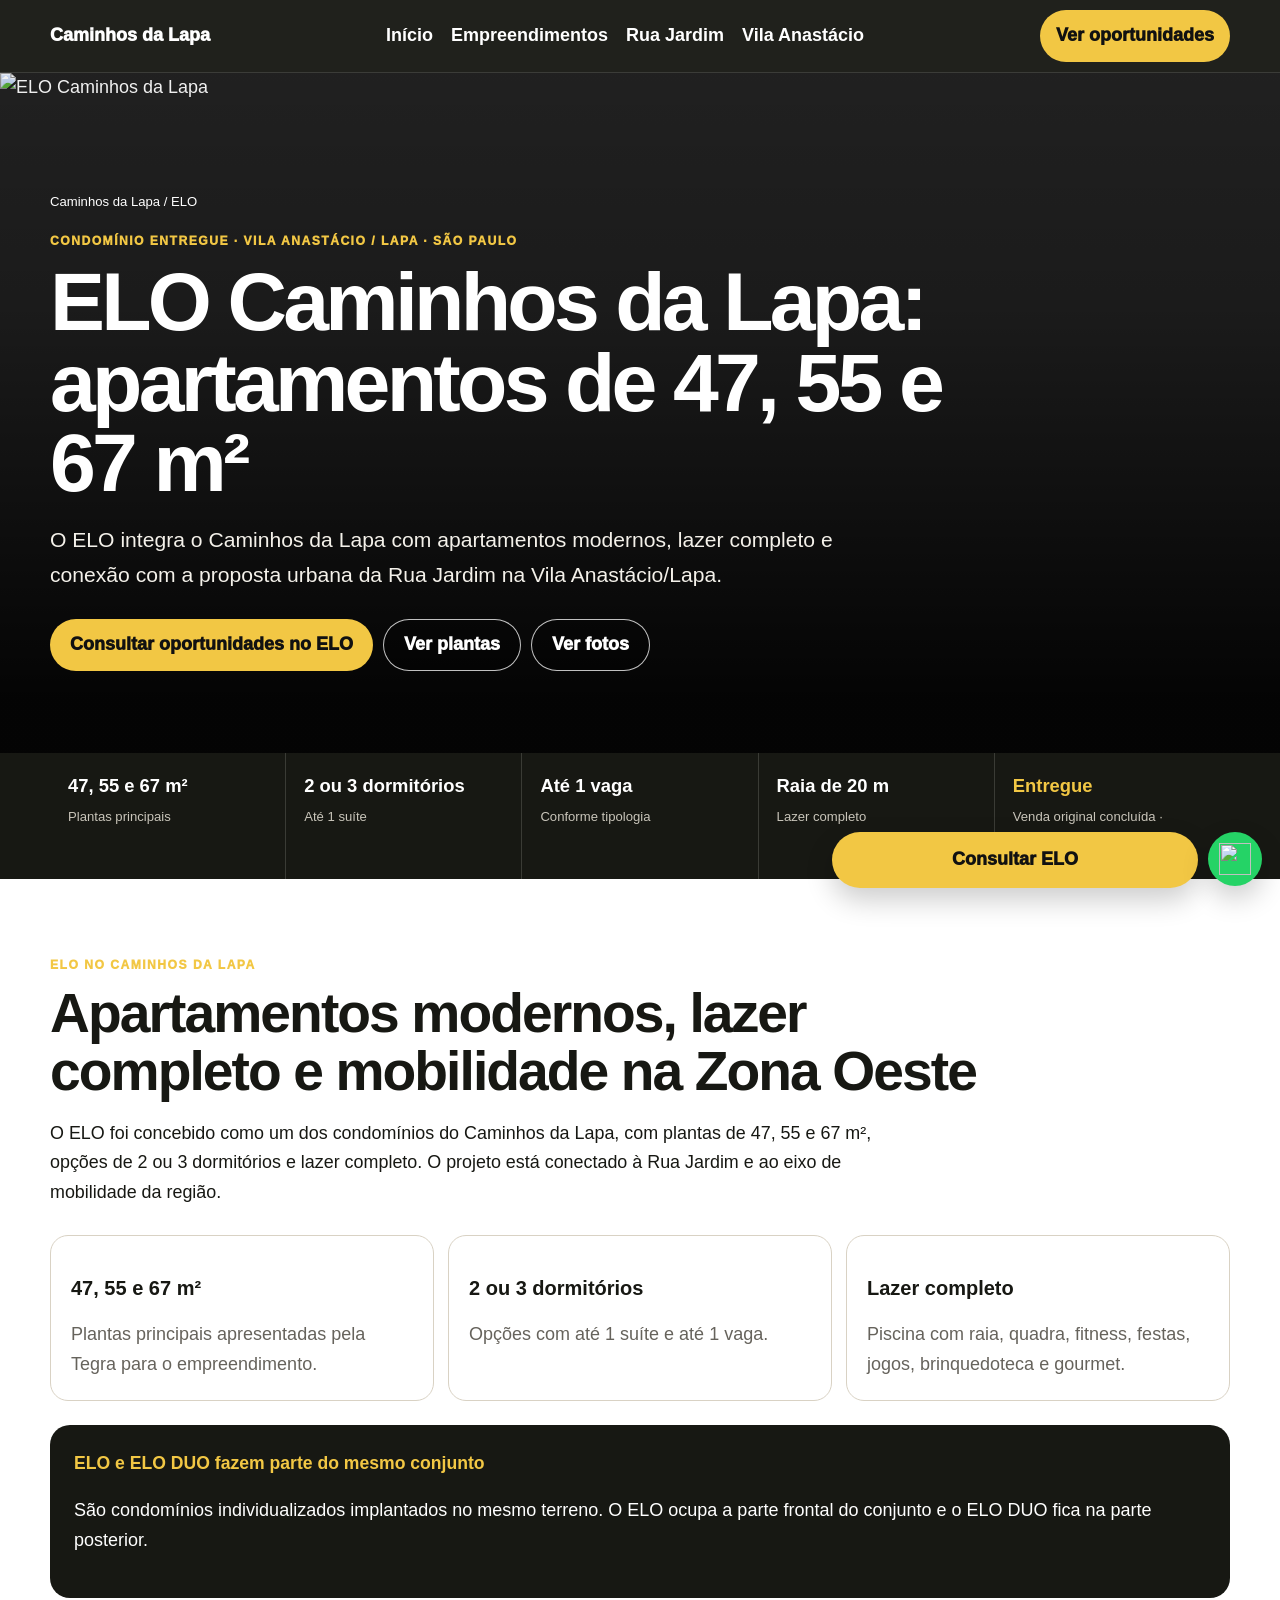
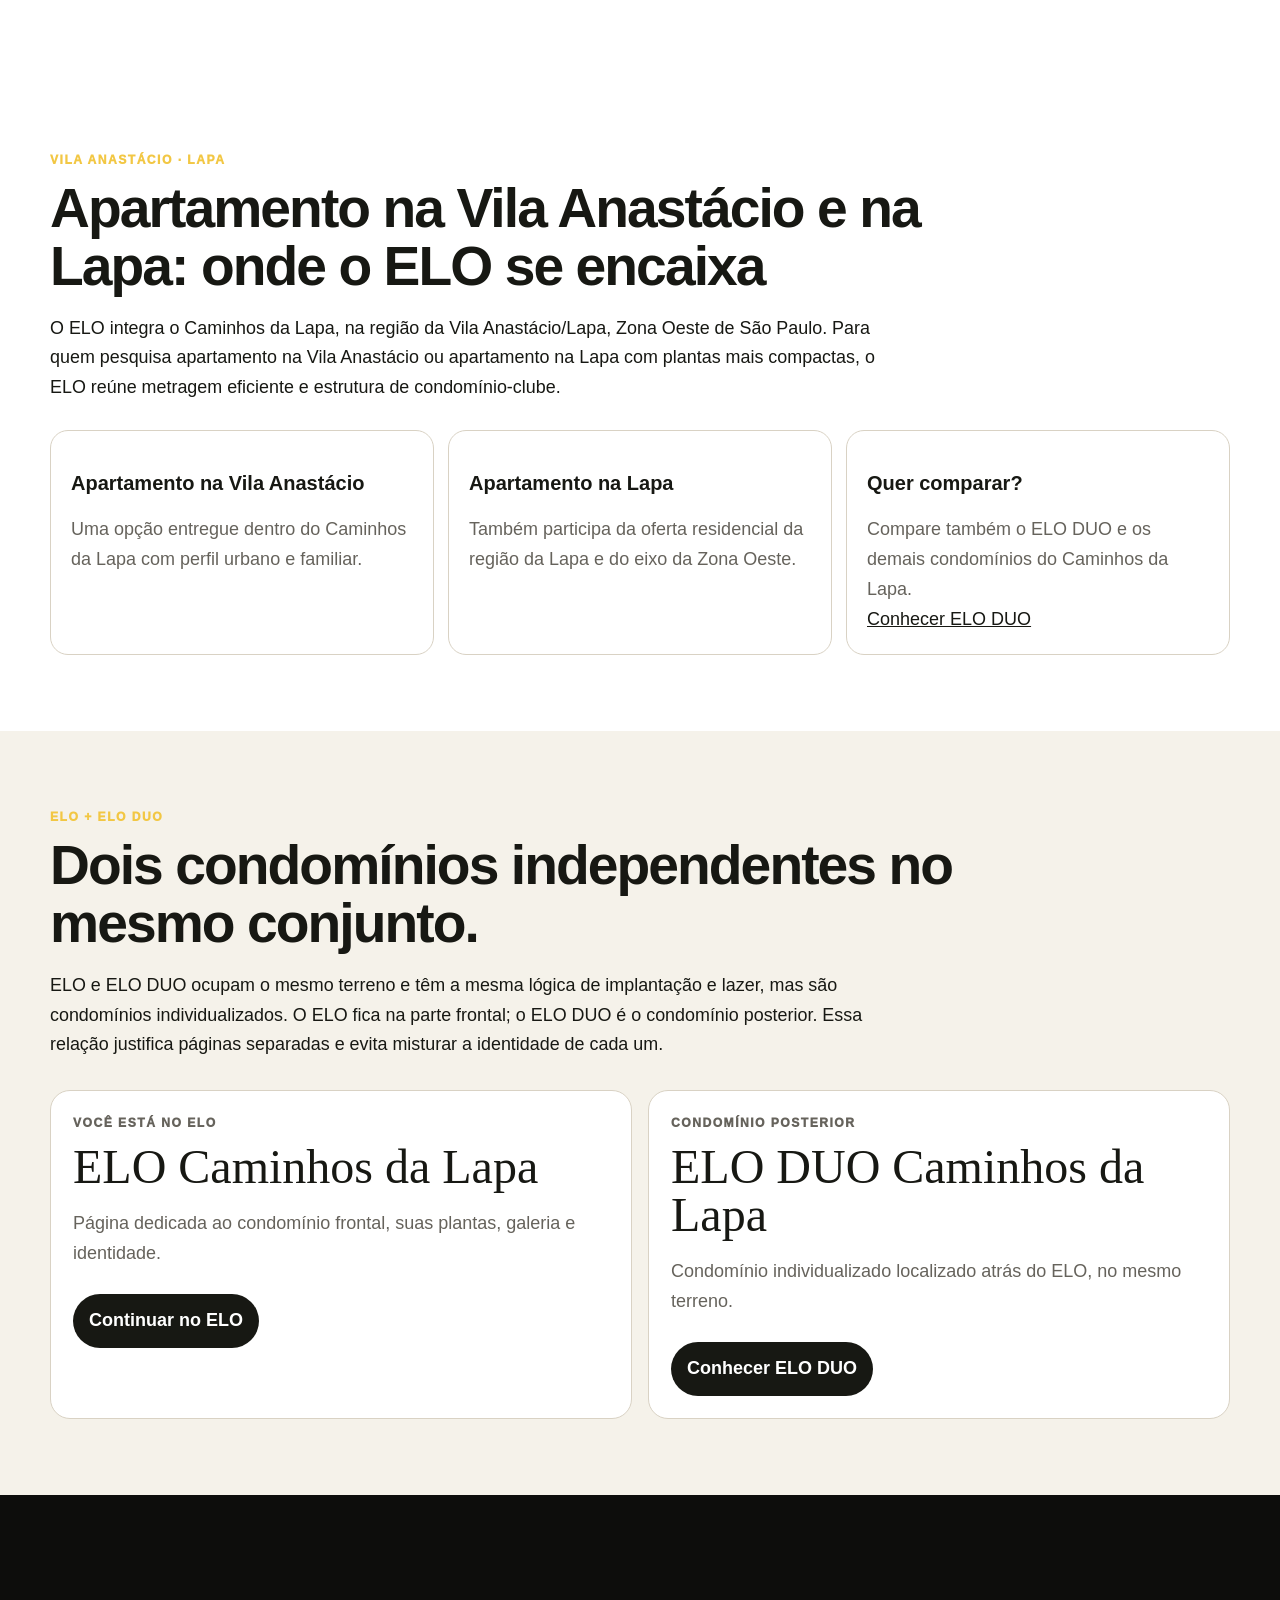
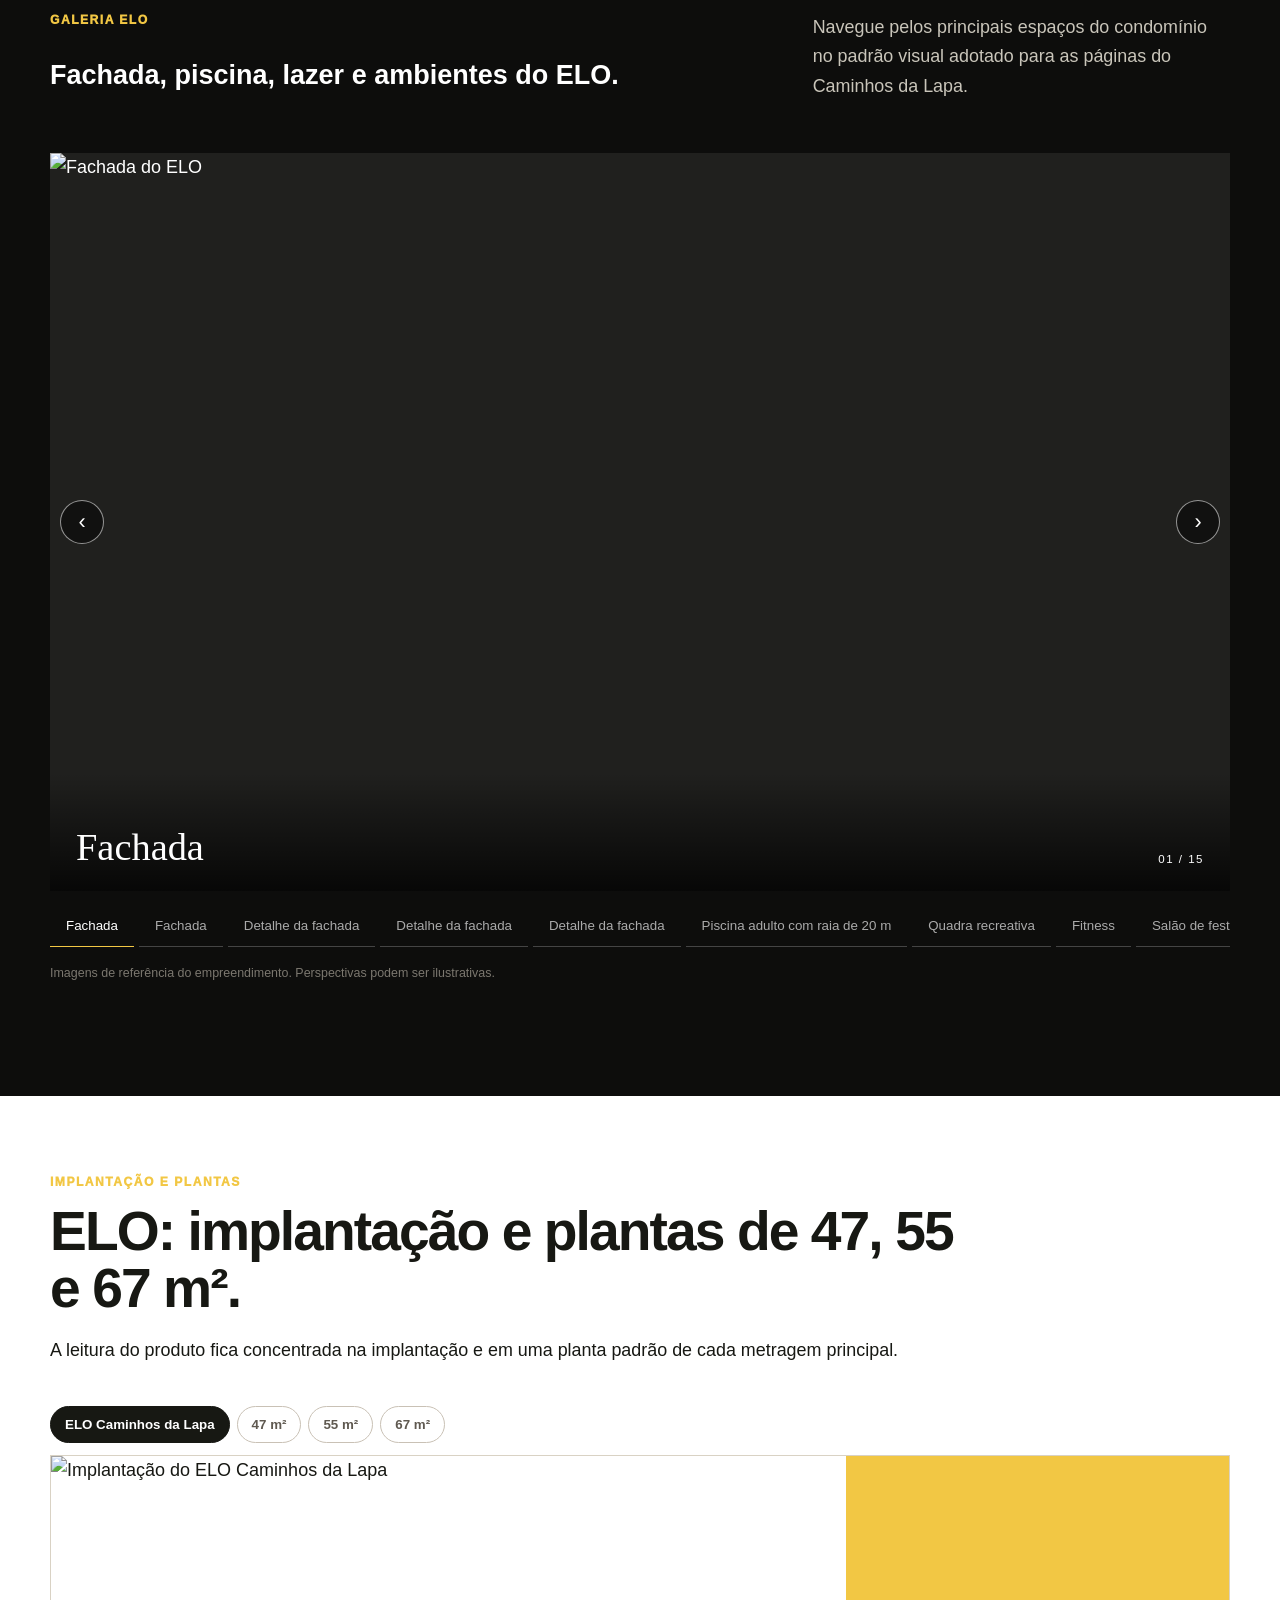
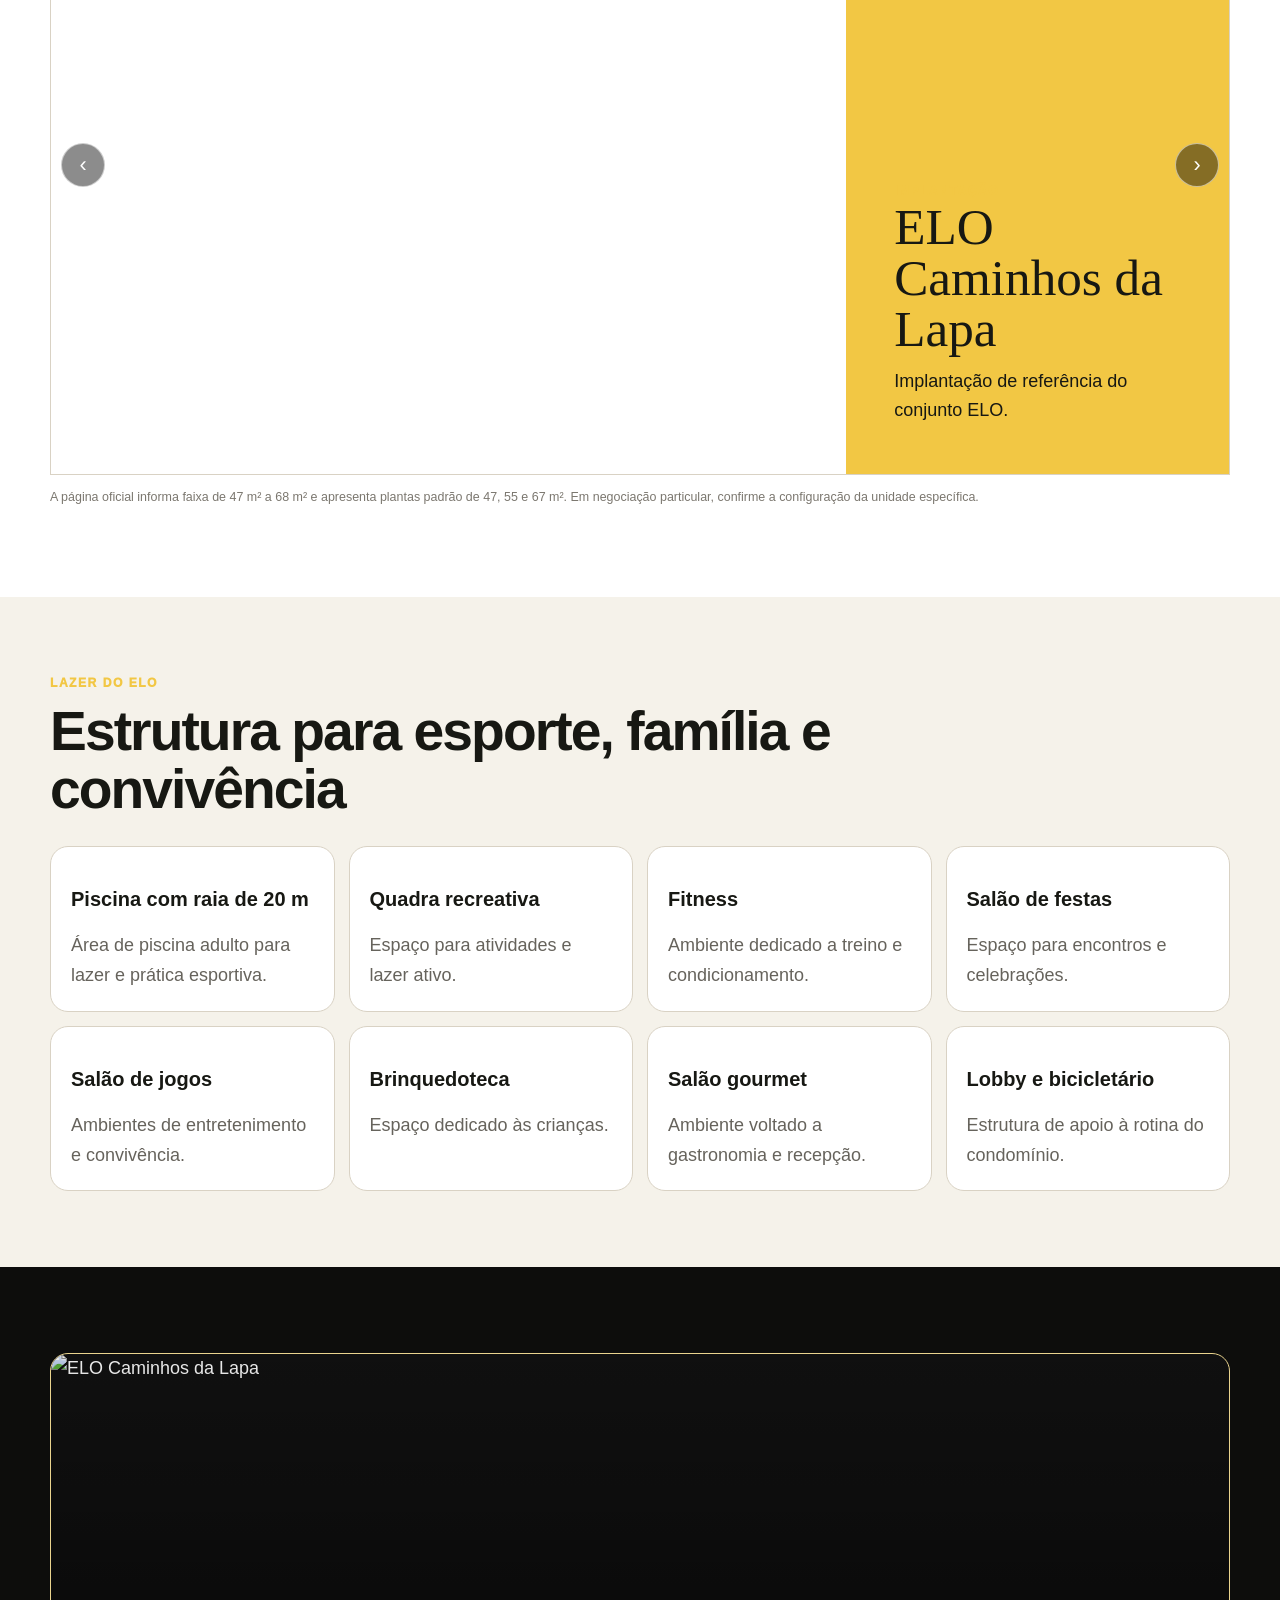
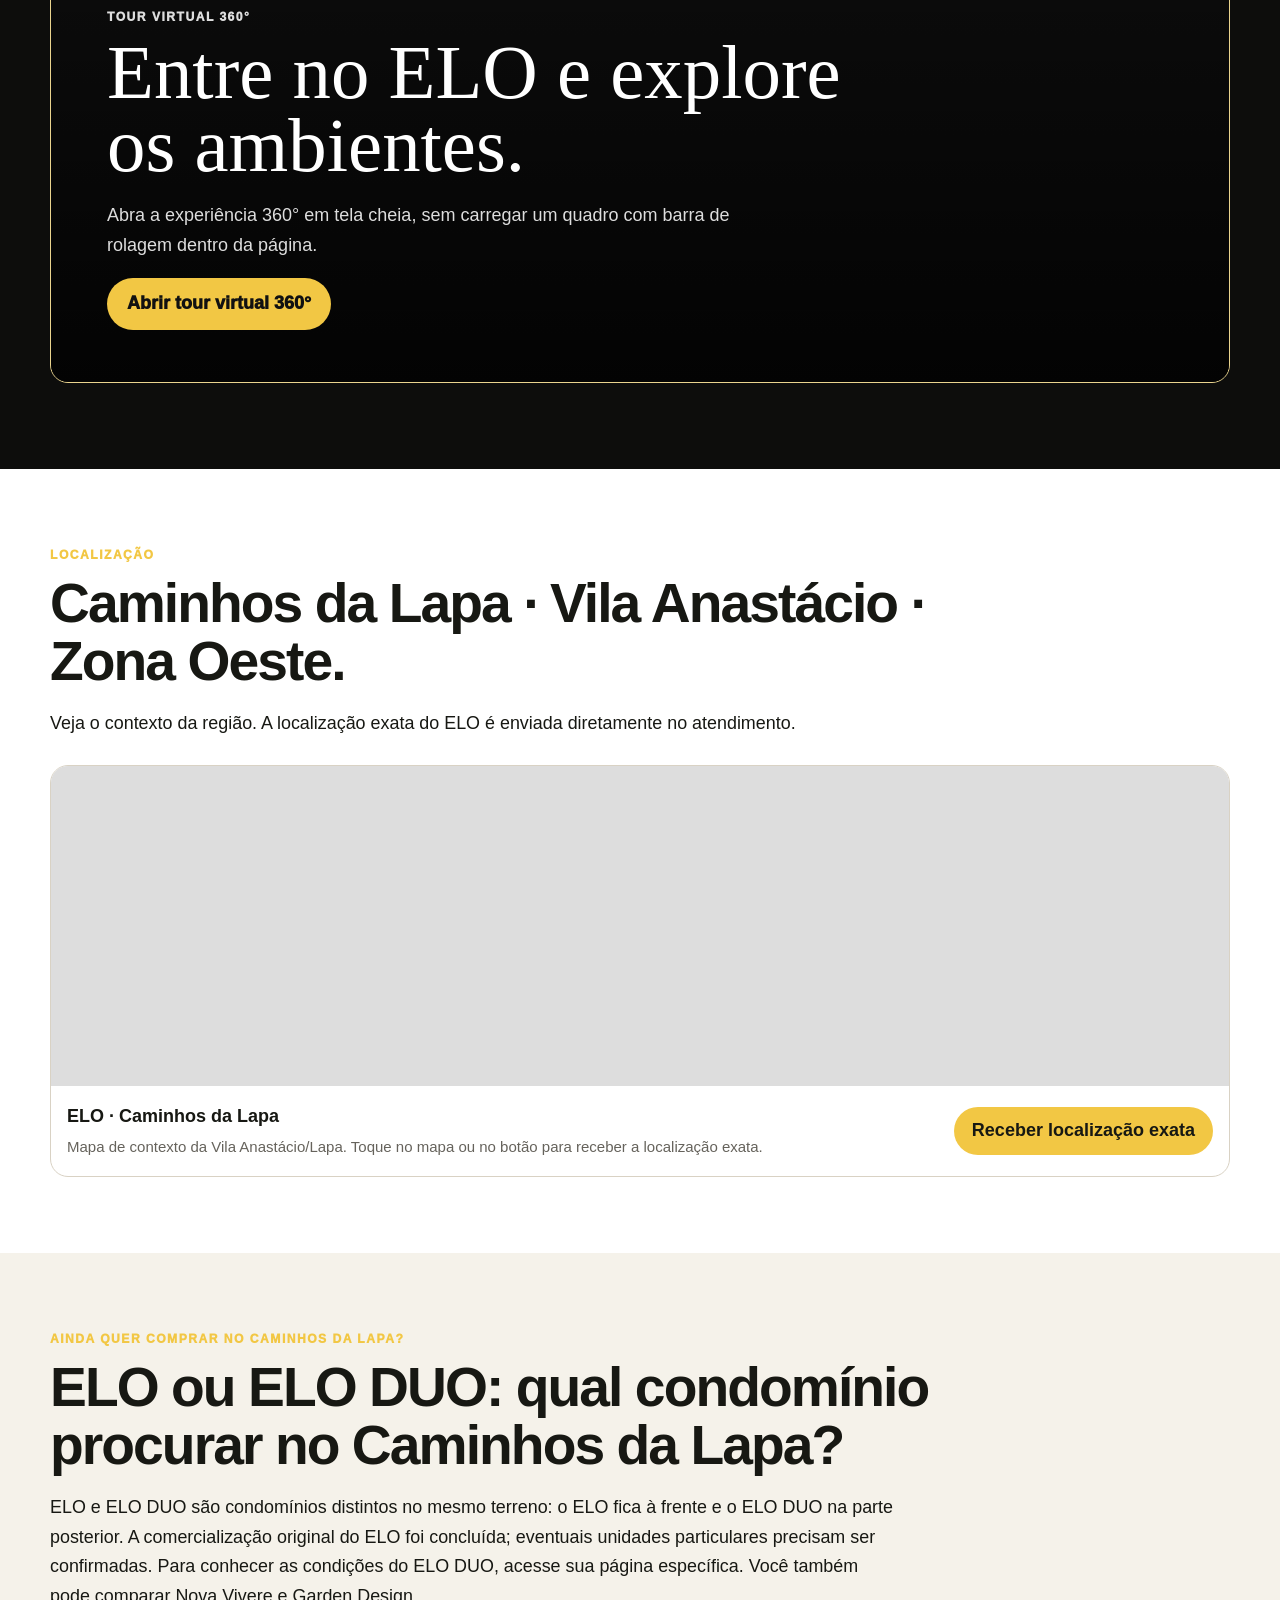
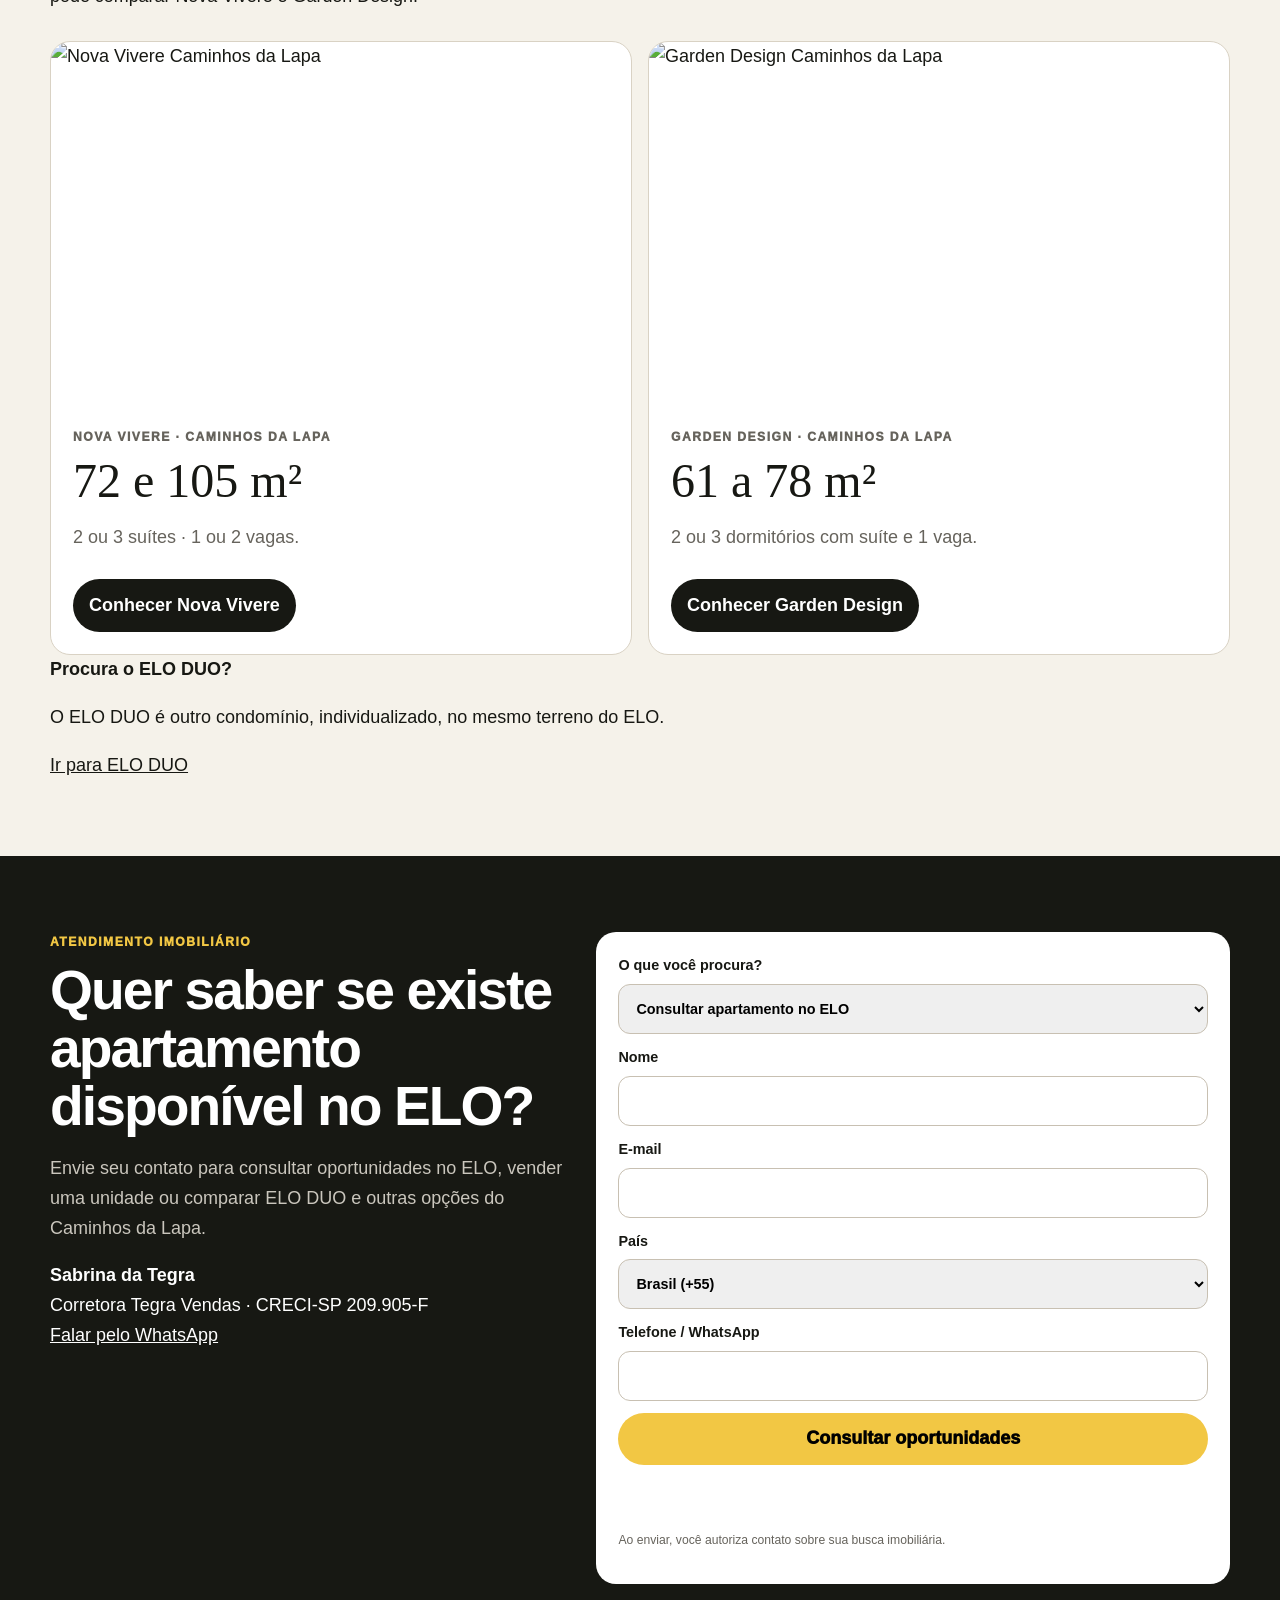
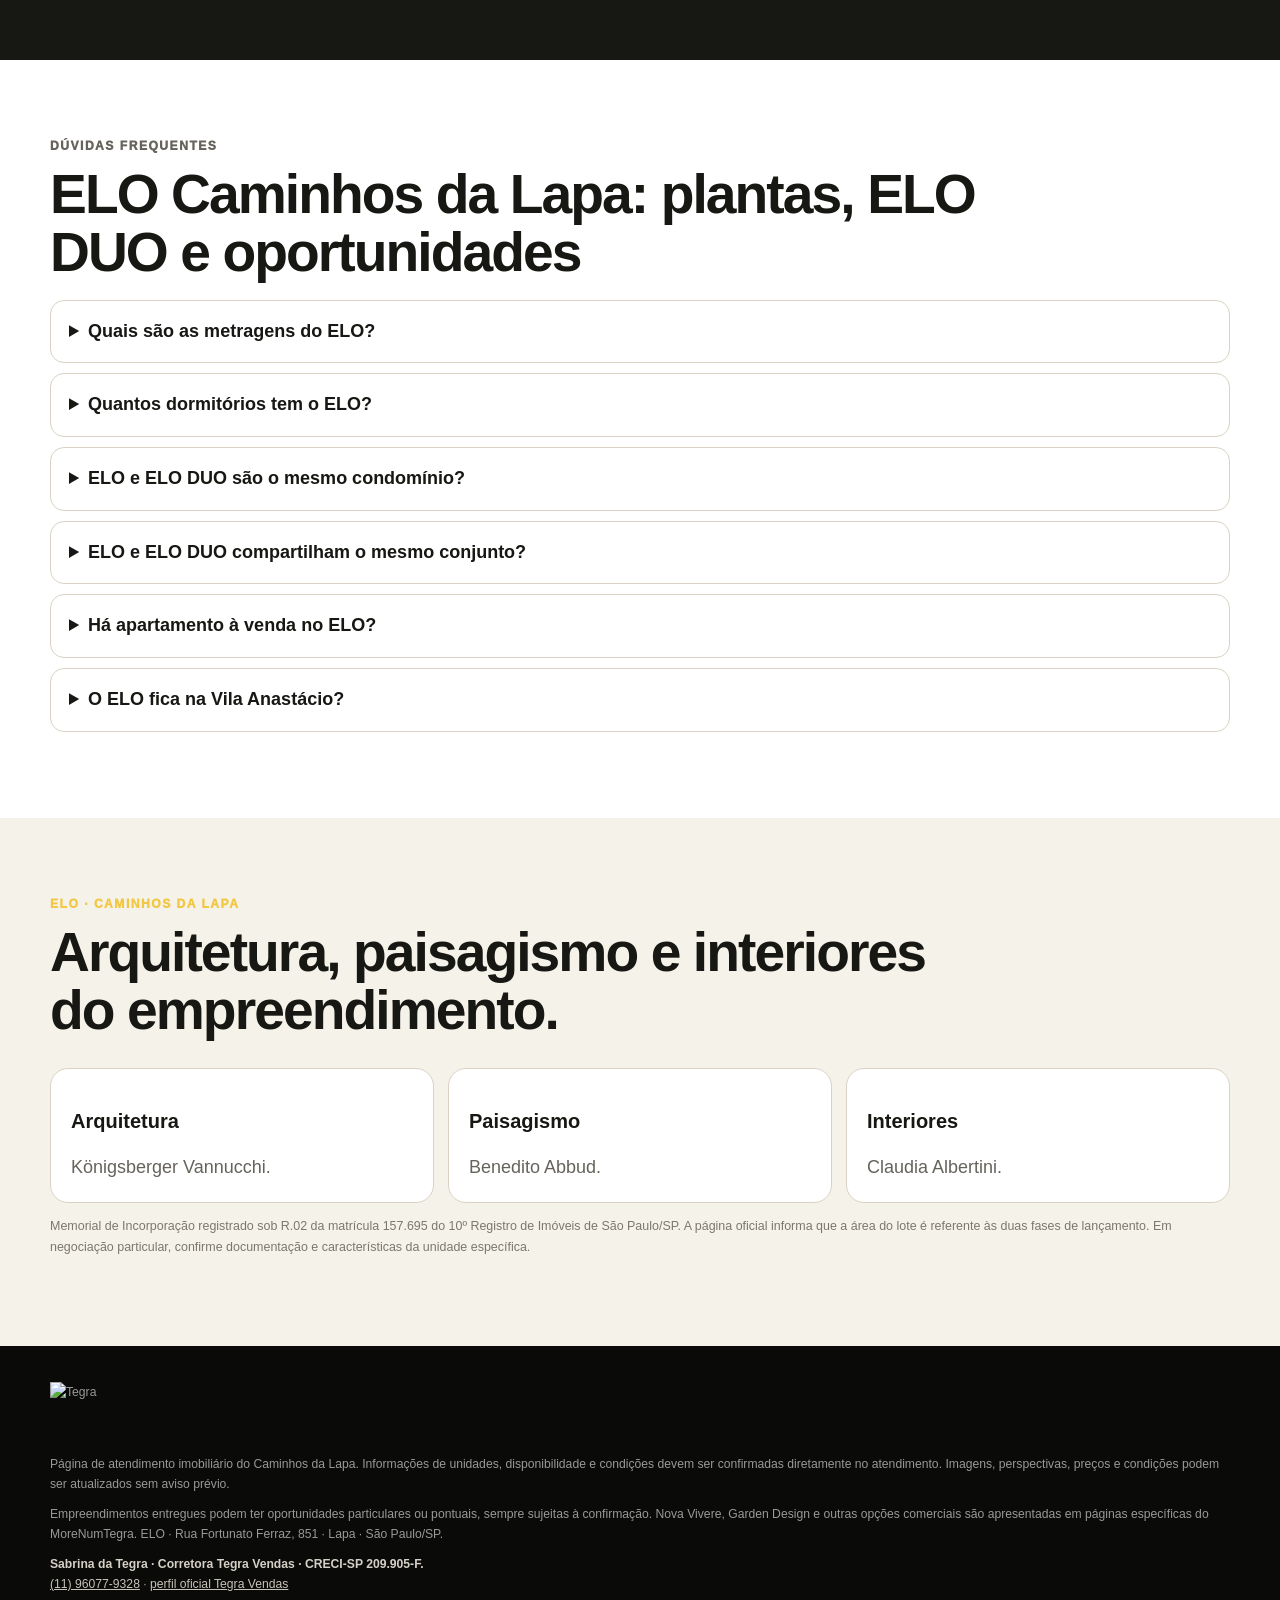
==== commit ab501a1d: "feat(ui): standardize floating WhatsApp and buyer answer on elo" ====
--- a/elo/index.html
+++ b/elo/index.html
@@ -34,7 +34,7 @@
 .map{border:1px solid var(--line);border-radius:18px;overflow:hidden;background:#fff;margin-top:26px}.map iframe{width:100%;height:380px;border:0;display:block}.mapbar{padding:16px}.mapbar strong{display:block}
 .form-layout{display:grid;gap:28px}.form{background:#fff;color:#171813;border-radius:20px;padding:22px;display:grid;gap:12px}.field{display:grid;gap:6px;font-weight:800;font-size:.9rem}.field input,.field select{min-height:50px;border:1px solid #c8c0b2;border-radius:12px;padding:0 13px;font:inherit}.hidden{position:absolute;left:-9999px}.submit{border:0;border-radius:999px;min-height:52px;padding:0 24px;background:var(--yellow);font:inherit;font-weight:950;cursor:pointer}.form-note{font-size:.76rem;color:var(--muted)}.message{font-size:.88rem;font-weight:800}
 .faq details{background:#fff;border:1px solid var(--line);border-radius:14px;padding:16px 18px;margin:10px 0}.faq summary{cursor:pointer;font-weight:900}.faq p{color:var(--muted)}
-.legal{font-size:.78rem;color:#7b776f}.footer{background:#10110e;color:#d5d2ca;padding:42px 0 100px}.footer a{color:#fff}.quick{position:fixed;z-index:45;left:12px;right:12px;bottom:12px;display:grid;grid-template-columns:1fr 58px;gap:8px}.quick a{display:flex;align-items:center;justify-content:center;min-height:56px;border-radius:999px;text-decoration:none;font-weight:950;box-shadow:0 12px 28px rgba(0,0,0,.2)}.quick-main{background:var(--yellow);color:#111}.quick-wa{background:#25d366;color:#071b0e;font-size:.75rem}
+.legal{font-size:.78rem;color:#7b776f}.footer{background:#10110e;color:#d5d2ca;padding:42px 0 100px}.footer a{color:#fff}.quick{position:fixed;z-index:45;left:12px;right:12px;bottom:12px;display:grid;grid-template-columns:minmax(0,1fr) 54px;gap:10px}.quick a{display:flex;align-items:center;justify-content:center;min-height:56px;border-radius:999px;text-decoration:none;font-weight:950;box-shadow:0 12px 28px rgba(0,0,0,.2)}.quick-main{background:var(--yellow);color:#111}.quick-wa{width:54px;height:54px;min-height:54px!important;background:#25d366;color:#071b0e;flex:none}.quick-wa img{display:block;width:32px;height:32px;object-fit:contain}
 @media(min-width:760px){.menu{display:flex}.spec-grid{grid-template-columns:repeat(5,1fr)}.feature-grid{grid-template-columns:repeat(3,1fr)}.amenities{grid-template-columns:repeat(4,1fr)}.opportunity-grid{grid-template-columns:repeat(3,1fr)}.gallery-grid{grid-template-columns:repeat(4,1fr)}.gallery-item:first-child{grid-column:span 2;grid-row:span 2}.gallery-item:first-child img{height:100%;aspect-ratio:auto}.plant-grid{grid-template-columns:repeat(3,1fr)}.tour{grid-template-columns:1fr 1fr}.form-layout{grid-template-columns:.9fr 1.1fr}.quick{left:auto;right:18px;width:430px}}
 @media(prefers-reduced-motion:reduce){*{scroll-behavior:auto!important}}
 
@@ -53,9 +53,9 @@
 <a class="skip" href="#conteudo">Ir para o conteúdo</a>
 <header class="site-header"><div class="wrap topbar"><a class="brand" href="/" aria-label="Caminhos da Lapa - início">Caminhos da Lapa</a><nav class="menu" aria-label="Navegação principal"><a href="/">Início</a><a href="/#empreendimentos">Empreendimentos</a><a href="/#rua-jardim">Rua Jardim</a><a href="/#vila-anastacio">Vila Anastácio</a></nav><a class="top-cta" href="/#oportunidades">Ver oportunidades</a></div></header>
 <main id="conteudo">
-<section class="hero" aria-labelledby="hero-title"><div class="hero-media"><img src="https://stracctegra.blob.core.windows.net/assets/EmpreendimentoVitrine/300/Imagem/4210a584-06c9-454c-80a0-2363fc8fbd70.jpg" alt="ELO Caminhos da Lapa" width="1600" height="1067" fetchpriority="high" decoding="async"></div><div class="wrap hero-content"><nav class="crumb" aria-label="Caminho"><a href="/">Caminhos da Lapa</a> / <span>ELO</span></nav><p class="eyebrow">Condomínio entregue · Vila Anastácio / Lapa · São Paulo</p><h1 id="hero-title">ELO Caminhos da Lapa: apartamentos de 47, 55 e 67 m²</h1><p class="hero-lead">O ELO integra o Caminhos da Lapa com apartamentos modernos, lazer completo e conexão com a proposta urbana da Rua Jardim na Vila Anastácio/Lapa.</p><div class="actions"><a class="btn btn-primary" href="#contato">Consultar oportunidades no ELO</a><a class="btn btn-ghost" href="#plantas">Ver plantas</a><a class="btn btn-ghost" href="#galeria">Ver fotos</a></div></div></section><section class="specbar" aria-label="Resumo do ELO"><div class="wrap spec-grid"><div class="spec"><strong>47, 55 e 67 m²</strong><span>Plantas principais</span></div><div class="spec"><strong>2 ou 3 dormitórios</strong><span>Até 1 suíte</span></div><div class="spec"><strong>Até 1 vaga</strong><span>Conforme tipologia</span></div><div class="spec"><strong>Raia de 20 m</strong><span>Lazer completo</span></div><div class="spec"><strong class="status">Entregue</strong><span>Venda original concluída · consulte oportunidades</span></div></div></section><section class="section white" aria-labelledby="intro-title"><div class="wrap"><p class="eyebrow">ELO no Caminhos da Lapa</p><h2 id="intro-title">Apartamentos modernos, lazer completo e mobilidade na Zona Oeste</h2><p class="lede">O ELO foi concebido como um dos condomínios do Caminhos da Lapa, com plantas de 47, 55 e 67 m², opções de 2 ou 3 dormitórios e lazer completo. O projeto está conectado à Rua Jardim e ao eixo de mobilidade da região.</p><div class="feature-grid"><article class="feature"><h3>47, 55 e 67 m²</h3><p>Plantas principais apresentadas pela Tegra para o empreendimento.</p></article><article class="feature"><h3>2 ou 3 dormitórios</h3><p>Opções com até 1 suíte e até 1 vaga.</p></article><article class="feature"><h3>Lazer completo</h3><p>Piscina com raia, quadra, fitness, festas, jogos, brinquedoteca e gourmet.</p></article></div><div class="award"><strong>ELO e ELO DUO fazem parte do mesmo conjunto</strong><p>São condomínios individualizados implantados no mesmo terreno. O ELO ocupa a parte frontal do conjunto e o ELO DUO fica na parte posterior.</p></div></div></section><section class="section white geo-intent" aria-labelledby="geo-intent-title"><div class="wrap"><p class="eyebrow">Vila Anastácio · Lapa</p><h2 id="geo-intent-title">Apartamento na Vila Anastácio e na Lapa: onde o ELO se encaixa</h2><p class="lede">O ELO integra o Caminhos da Lapa, na região da Vila Anastácio/Lapa, Zona Oeste de São Paulo. Para quem pesquisa apartamento na Vila Anastácio ou apartamento na Lapa com plantas mais compactas, o ELO reúne metragem eficiente e estrutura de condomínio-clube.</p><div class="feature-grid"><article class="feature"><h3>Apartamento na Vila Anastácio</h3><p>Uma opção entregue dentro do Caminhos da Lapa com perfil urbano e familiar.</p></article><article class="feature"><h3>Apartamento na Lapa</h3><p>Também participa da oferta residencial da região da Lapa e do eixo da Zona Oeste.</p></article><article class="feature"><h3>Quer comparar?</h3><p>Compare também o ELO DUO e os demais condomínios do Caminhos da Lapa.</p><a href="/eloduo/">Conhecer ELO DUO</a></article></div></div></section><section class="section elo-pair" aria-labelledby="elo-pair-title"><div class="wrap"><p class="eyebrow">ELO + ELO DUO</p><h2 id="elo-pair-title">Dois condomínios independentes no mesmo conjunto.</h2><p class="lede">ELO e ELO DUO ocupam o mesmo terreno e têm a mesma lógica de implantação e lazer, mas são condomínios individualizados. O ELO fica na parte frontal; o ELO DUO é o condomínio posterior. Essa relação justifica páginas separadas e evita misturar a identidade de cada um.</p><div class="project-cards"><article class="project-card"><div class="project-card-copy"><p class="eyebrow">Você está no ELO</p><h3>ELO Caminhos da Lapa</h3><p>Página dedicada ao condomínio frontal, suas plantas, galeria e identidade.</p><a class="btn-card" href="#galeria">Continuar no ELO</a></div></article><article class="project-card"><div class="project-card-copy"><p class="eyebrow">Condomínio posterior</p><h3>ELO DUO Caminhos da Lapa</h3><p>Condomínio individualizado localizado atrás do ELO, no mesmo terreno.</p><a class="btn-card" href="/eloduo/">Conhecer ELO DUO</a></div></article></div></div></section><section id="galeria" class="gallery-section" aria-labelledby="gallery-title"><div class="wrap"><div class="gallery-head"><div><p class="eyebrow">Galeria ELO</p><h2 id="gallery-title">Fachada, piscina, lazer e ambientes do ELO.</h2></div><p class="lede">Navegue pelos principais espaços do condomínio no padrão visual adotado para as páginas do Caminhos da Lapa.</p></div><div class="gallery-stage" data-gallery-stage tabindex="0"><img id="gallery-image" src="https://stracctegra.blob.core.windows.net/assets/EmpreendimentoVitrine/300/Imagem/4210a584-06c9-454c-80a0-2363fc8fbd70.jpg" alt="Fachada do ELO" width="1600" height="1067" decoding="async"><button class="gallery-arrow prev" type="button" data-gallery-prev aria-label="Foto anterior">‹</button><button class="gallery-arrow next" type="button" data-gallery-next aria-label="Próxima foto">›</button><div class="gallery-caption"><b id="gallery-label">Fachada</b><span id="gallery-count">01 / 15</span></div></div><div class="scene-nav" data-gallery-tabs role="tablist" aria-label="Fotos do ELO"><button type="button" role="tab" data-gallery-index="0" aria-selected="true" tabindex="0">Fachada</button><button type="button" role="tab" data-gallery-index="1" aria-selected="false" tabindex="-1">Fachada</button><button type="button" role="tab" data-gallery-index="2" aria-selected="false" tabindex="-1">Detalhe da fachada</button><button type="button" role="tab" data-gallery-index="3" aria-selected="false" tabindex="-1">Detalhe da fachada</button><button type="button" role="tab" data-gallery-index="4" aria-selected="false" tabindex="-1">Detalhe da fachada</button><button type="button" role="tab" data-gallery-index="5" aria-selected="false" tabindex="-1">Piscina adulto com raia de 20 m</button><button type="button" role="tab" data-gallery-index="6" aria-selected="false" tabindex="-1">Quadra recreativa</button><button type="button" role="tab" data-gallery-index="7" aria-selected="false" tabindex="-1">Fitness</button><button type="button" role="tab" data-gallery-index="8" aria-selected="false" tabindex="-1">Salão de festas</button><button type="button" role="tab" data-gallery-index="9" aria-selected="false" tabindex="-1">Salão de jogos</button><button type="button" role="tab" data-gallery-index="10" aria-selected="false" tabindex="-1">Salão de jogos</button><button type="button" role="tab" data-gallery-index="11" aria-selected="false" tabindex="-1">Brinquedoteca</button><button type="button" role="tab" data-gallery-index="12" aria-selected="false" tabindex="-1">Salão gourmet</button><button type="button" role="tab" data-gallery-index="13" aria-selected="false" tabindex="-1">Lobby</button><button type="button" role="tab" data-gallery-index="14" aria-selected="false" tabindex="-1">Bicicletário</button></div><p class="legal">Imagens de referência do empreendimento. Perspectivas podem ser ilustrativas.</p></div></section><section id="plantas" class="section white" aria-labelledby="plants-title"><div class="wrap"><p class="eyebrow">Implantação e plantas</p><h2 id="plants-title">ELO: implantação e plantas de 47, 55 e 67 m².</h2><p class="lede">A leitura do produto fica concentrada na implantação e em uma planta padrão de cada metragem principal.</p><div class="plant-viewer"><div class="plant-tabs" role="tablist" aria-label="Implantação e plantas do ELO"><button type="button" role="tab" data-plant-index="0" aria-selected="true">ELO Caminhos da Lapa</button><button type="button" role="tab" data-plant-index="1" aria-selected="false">47 m²</button><button type="button" role="tab" data-plant-index="2" aria-selected="false">55 m²</button><button type="button" role="tab" data-plant-index="3" aria-selected="false">67 m²</button></div><div class="plant-stage"><img id="plant-image" src="https://stracctegra.blob.core.windows.net/assets/EmpreendimentoVitrine/300/Planta/1199af84-bbf3-40e0-84c8-81b5c0c6e67e.jpg" alt="Implantação do ELO Caminhos da Lapa" loading="lazy" decoding="async"><button class="plant-arrow prev" type="button" data-plant-prev aria-label="Figura anterior">‹</button><button class="plant-arrow next" type="button" data-plant-next aria-label="Próxima figura">›</button><div class="plant-copy"><p class="eyebrow" id="plant-kicker">Implantação</p><h3 id="plant-title">ELO Caminhos da Lapa</h3><p id="plant-description">Implantação de referência do conjunto ELO.</p></div></div></div><p class="legal">A página oficial informa faixa de 47 m² a 68 m² e apresenta plantas padrão de 47, 55 e 67 m². Em negociação particular, confirme a configuração da unidade específica.</p></div></section><section class="section" aria-labelledby="amenities-title"><div class="wrap"><p class="eyebrow">Lazer do ELO</p><h2 id="amenities-title">Estrutura para esporte, família e convivência</h2><div class="amenities"><article class="amenity"><h3>Piscina com raia de 20 m</h3><p>Área de piscina adulto para lazer e prática esportiva.</p></article><article class="amenity"><h3>Quadra recreativa</h3><p>Espaço para atividades e lazer ativo.</p></article><article class="amenity"><h3>Fitness</h3><p>Ambiente dedicado a treino e condicionamento.</p></article><article class="amenity"><h3>Salão de festas</h3><p>Espaço para encontros e celebrações.</p></article><article class="amenity"><h3>Salão de jogos</h3><p>Ambientes de entretenimento e convivência.</p></article><article class="amenity"><h3>Brinquedoteca</h3><p>Espaço dedicado às crianças.</p></article><article class="amenity"><h3>Salão gourmet</h3><p>Ambiente voltado a gastronomia e recepção.</p></article><article class="amenity"><h3>Lobby e bicicletário</h3><p>Estrutura de apoio à rotina do condomínio.</p></article></div></div></section><section class="tour-section" aria-labelledby="tour-title"><div class="wrap tour-card"><img src="https://stracctegra.blob.core.windows.net/assets/EmpreendimentoVitrine/300/Imagem/4210a584-06c9-454c-80a0-2363fc8fbd70.jpg" alt="ELO Caminhos da Lapa" loading="lazy" decoding="async"><div class="tour-shade"></div><div class="tour-copy"><p class="eyebrow">Tour virtual 360°</p><h2 id="tour-title">Entre no ELO e explore os ambientes.</h2><p>Abra a experiência 360° em tela cheia, sem carregar um quadro com barra de rolagem dentro da página.</p><a class="btn btn-primary" data-tour href="https://arquivos.tegraincorporadora.com.br/tour360/elo/" target="_blank" rel="noopener">Abrir tour virtual 360°</a></div></div></section><section class="section white" aria-labelledby="location-title"><div class="wrap"><p class="eyebrow">Localização</p><h2 id="location-title">Caminhos da Lapa · Vila Anastácio · Zona Oeste.</h2><p class="lede">Veja o contexto da região. A localização exata do ELO é enviada diretamente no atendimento.</p><div class="map-card"><div class="map-visual"><iframe title="Mapa da região da Vila Anastácio e Lapa" loading="lazy" referrerpolicy="no-referrer-when-downgrade" src="https://maps.google.com/maps?hl=pt-BR&output=embed&q=Vila%20Anast%C3%A1cio%2C%20S%C3%A3o%20Paulo%2C%20SP&z=14" tabindex="-1" aria-hidden="true"></iframe><a class="map-hit" href="https://wa.me/5511960779328?text=Por%20favor%20me%20envie%20a%20localiza%C3%A7%C3%A3o%20exata%20do%20ELO%20Caminhos%20da%20Lapa." target="_blank" rel="noopener noreferrer" aria-label="Receber a localização exata do ELO pelo WhatsApp"></a></div><div class="map-actions"><span><strong>ELO · Caminhos da Lapa</strong><small>Mapa de contexto da Vila Anastácio/Lapa. Toque no mapa ou no botão para receber a localização exata.</small></span><a class="map-whatsapp" href="https://wa.me/5511960779328?text=Por%20favor%20me%20envie%20a%20localiza%C3%A7%C3%A3o%20exata%20do%20ELO%20Caminhos%20da%20Lapa." target="_blank" rel="noopener noreferrer">Receber localização exata</a></div></div></div></section><section class="section opportunities-section" aria-labelledby="opportunities-title"><div class="wrap"><p class="eyebrow">Ainda quer comprar no Caminhos da Lapa?</p><h2 id="opportunities-title">Do ELO para as oportunidades atuais do complexo.</h2><p class="lede">A comercialização original do ELO foi concluída, mas unidades particulares podem surgir. Para compra com atendimento comercial atual, compare Nova Vivere e Garden Design; se a busca for pelo condomínio posterior do mesmo conjunto, veja o ELO DUO.</p><div class="project-cards"><article class="project-card"><img src="https://stracctegra.blob.core.windows.net/assets/EmpreendimentoVitrine/363/ImagemPrincipal/Tegra-Incorporadora-Area-de-Lazer-Piscina-Empreendimento-Nova-Vivere-Caminhos-da-Lapa-Apartamentos-Sao-Paulo-SP-714x640-1770300546843.png" alt="Nova Vivere Caminhos da Lapa" loading="lazy" decoding="async"><div class="project-card-copy"><p class="eyebrow">Nova Vivere · Caminhos da Lapa</p><h3>72 e 105 m²</h3><p>2 ou 3 suítes · 1 ou 2 vagas.</p><a class="btn-card" data-target="Nova Vivere" href="https://www.moretegra.com.br/empreendimentos/nova-vivere/">Conhecer Nova Vivere</a></div></article><article class="project-card"><img src="https://stracctegra.blob.core.windows.net/assets/EmpreendimentoVitrine/361/ImagemPrincipal/Tegra-Incorporadora-Area-de-Lazer-Piscina-Empreendimento-Garden-Design-Private-Park-Residence-Apartamentos-Lapa-Sao-Paulo-SP-714x640-1758223113158.jpg" alt="Garden Design Caminhos da Lapa" loading="lazy" decoding="async"><div class="project-card-copy"><p class="eyebrow">Garden Design · Caminhos da Lapa</p><h3>61 a 78 m²</h3><p>2 ou 3 dormitórios com suíte e 1 vaga.</p><a class="btn-card" data-target="Garden Design" href="https://www.moretegra.com.br/empreendimentos/garden-design/">Conhecer Garden Design</a></div></article></div><div class="project-callout"><strong>Procura o ELO DUO?</strong><p>O ELO DUO é outro condomínio, individualizado, no mesmo terreno do ELO.</p><a href="/eloduo/">Ir para ELO DUO</a></div></div></section><section id="contato" class="section dark" aria-labelledby="form-title"><div class="wrap form-layout"><div><p class="eyebrow">Atendimento imobiliário</p><h2 id="form-title">Quer saber se existe apartamento disponível no ELO?</h2><p class="muted">Envie seu contato para consultar oportunidades no ELO, vender uma unidade ou comparar ELO DUO e outras opções do Caminhos da Lapa.</p><p><strong>Sabrina da Tegra</strong><br>Corretora Tegra Vendas · CRECI-SP 209.905-F<br><a href="https://wa.me/5511960779328?text=Ol%C3%A1%2C%20quero%20consultar%20oportunidades%20no%20ELO%20Caminhos%20da%20Lapa." data-placement="form" target="_blank" rel="noopener">Falar pelo WhatsApp</a></p></div><form class="form" data-cdl-form novalidate><input type="hidden" name="tenant_id" value="313"><input type="hidden" name="form_id" value="46"><input type="hidden" name="title" value="CaminhosDaLapaTegra"><label class="field">O que você procura?<select name="texto-livre" required><option value="Consultar ELO">Consultar apartamento no ELO</option><option value="Comprar ELO">Quero comprar no ELO</option><option value="Vender ELO">Tenho imóvel no ELO para vender</option><option value="ELO DUO">Quero conhecer ELO DUO</option><option value="Nova Vivere">Quero conhecer Nova Vivere</option><option value="Garden Design">Quero conhecer Garden Design</option></select></label><label class="field">Nome<input name="nome" autocomplete="name" maxlength="120" required></label><label class="field">E-mail<input name="email" type="email" autocomplete="email" maxlength="160" required></label><label class="field">País<select name="pais"><option value="+55" selected>Brasil (+55)</option></select></label><label class="field">Telefone / WhatsApp<input name="telefone_display" type="tel" autocomplete="tel-national" maxlength="24" required></label><label class="hidden">Website<input name="company_website" tabindex="-1" autocomplete="off"></label><button class="submit" type="submit">Consultar oportunidades</button><p class="message" data-status aria-live="polite"></p><p class="form-note">Ao enviar, você autoriza contato sobre sua busca imobiliária.</p></form></div></section><section class="section white faq" aria-labelledby="faq-title"><div class="wrap"><p class="eyebrow">Dúvidas frequentes</p><h2 id="faq-title">ELO Caminhos da Lapa: plantas, ELO DUO e oportunidades</h2><details><summary>Quais são as metragens do ELO?</summary><p>A Tegra apresenta plantas de 47, 55 e 67 m² e informa faixa de 47 m² a 68 m².</p></details><details><summary>Quantos dormitórios tem o ELO?</summary><p>São opções de 2 ou 3 dormitórios, com até 1 suíte e até 1 vaga.</p></details><details><summary>ELO e ELO DUO são o mesmo condomínio?</summary><p>Não. São condomínios individualizados implantados no mesmo terreno. O ELO fica à frente e o ELO DUO na parte posterior.</p></details><details><summary>ELO e ELO DUO compartilham o mesmo conjunto?</summary><p>Sim. Compartilham o mesmo terreno e a mesma lógica de implantação e lazer, mantendo condomínios individualizados.</p></details><details><summary>Há apartamento à venda no ELO?</summary><p>Podem surgir oportunidades particulares. A disponibilidade precisa ser confirmada no atendimento.</p></details><details><summary>O ELO fica na Vila Anastácio?</summary><p>O ELO integra o Caminhos da Lapa, na região da Vila Anastácio/Lapa, Zona Oeste de São Paulo.</p></details></div></section><section class="section" aria-labelledby="registry-title"><div class="wrap"><p class="eyebrow">ELO · Caminhos da Lapa</p><h2 id="registry-title">Arquitetura, paisagismo e interiores do empreendimento.</h2><div class="feature-grid"><article class="feature"><h3>Arquitetura</h3><p>Königsberger Vannucchi.</p></article><article class="feature"><h3>Paisagismo</h3><p>Benedito Abbud.</p></article><article class="feature"><h3>Interiores</h3><p>Claudia Albertini.</p></article></div><p class="legal">Memorial de Incorporação registrado sob R.02 da matrícula 157.695 do 10º Registro de Imóveis de São Paulo/SP. A página oficial informa que a área do lote é referente às duas fases de lançamento. Em negociação particular, confirme documentação e características da unidade específica.</p></div></section></main>
+<section class="hero" aria-labelledby="hero-title"><div class="hero-media"><img src="https://stracctegra.blob.core.windows.net/assets/EmpreendimentoVitrine/300/Imagem/4210a584-06c9-454c-80a0-2363fc8fbd70.jpg" alt="ELO Caminhos da Lapa" width="1600" height="1067" fetchpriority="high" decoding="async"></div><div class="wrap hero-content"><nav class="crumb" aria-label="Caminho"><a href="/">Caminhos da Lapa</a> / <span>ELO</span></nav><p class="eyebrow">Condomínio entregue · Vila Anastácio / Lapa · São Paulo</p><h1 id="hero-title">ELO Caminhos da Lapa: apartamentos de 47, 55 e 67 m²</h1><p class="hero-lead">O ELO integra o Caminhos da Lapa com apartamentos modernos, lazer completo e conexão com a proposta urbana da Rua Jardim na Vila Anastácio/Lapa.</p><div class="actions"><a class="btn btn-primary" href="#contato">Consultar oportunidades no ELO</a><a class="btn btn-ghost" href="#plantas">Ver plantas</a><a class="btn btn-ghost" href="#galeria">Ver fotos</a></div></div></section><section class="specbar" aria-label="Resumo do ELO"><div class="wrap spec-grid"><div class="spec"><strong>47, 55 e 67 m²</strong><span>Plantas principais</span></div><div class="spec"><strong>2 ou 3 dormitórios</strong><span>Até 1 suíte</span></div><div class="spec"><strong>Até 1 vaga</strong><span>Conforme tipologia</span></div><div class="spec"><strong>Raia de 20 m</strong><span>Lazer completo</span></div><div class="spec"><strong class="status">Entregue</strong><span>Venda original concluída · consulte oportunidades</span></div></div></section><section class="section white" aria-labelledby="intro-title"><div class="wrap"><p class="eyebrow">ELO no Caminhos da Lapa</p><h2 id="intro-title">Apartamentos modernos, lazer completo e mobilidade na Zona Oeste</h2><p class="lede">O ELO foi concebido como um dos condomínios do Caminhos da Lapa, com plantas de 47, 55 e 67 m², opções de 2 ou 3 dormitórios e lazer completo. O projeto está conectado à Rua Jardim e ao eixo de mobilidade da região.</p><div class="feature-grid"><article class="feature"><h3>47, 55 e 67 m²</h3><p>Plantas principais apresentadas pela Tegra para o empreendimento.</p></article><article class="feature"><h3>2 ou 3 dormitórios</h3><p>Opções com até 1 suíte e até 1 vaga.</p></article><article class="feature"><h3>Lazer completo</h3><p>Piscina com raia, quadra, fitness, festas, jogos, brinquedoteca e gourmet.</p></article></div><div class="award"><strong>ELO e ELO DUO fazem parte do mesmo conjunto</strong><p>São condomínios individualizados implantados no mesmo terreno. O ELO ocupa a parte frontal do conjunto e o ELO DUO fica na parte posterior.</p></div></div></section><section class="section white geo-intent" aria-labelledby="geo-intent-title"><div class="wrap"><p class="eyebrow">Vila Anastácio · Lapa</p><h2 id="geo-intent-title">Apartamento na Vila Anastácio e na Lapa: onde o ELO se encaixa</h2><p class="lede">O ELO integra o Caminhos da Lapa, na região da Vila Anastácio/Lapa, Zona Oeste de São Paulo. Para quem pesquisa apartamento na Vila Anastácio ou apartamento na Lapa com plantas mais compactas, o ELO reúne metragem eficiente e estrutura de condomínio-clube.</p><div class="feature-grid"><article class="feature"><h3>Apartamento na Vila Anastácio</h3><p>Uma opção entregue dentro do Caminhos da Lapa com perfil urbano e familiar.</p></article><article class="feature"><h3>Apartamento na Lapa</h3><p>Também participa da oferta residencial da região da Lapa e do eixo da Zona Oeste.</p></article><article class="feature"><h3>Quer comparar?</h3><p>Compare também o ELO DUO e os demais condomínios do Caminhos da Lapa.</p><a href="/eloduo/">Conhecer ELO DUO</a></article></div></div></section><section class="section elo-pair" aria-labelledby="elo-pair-title"><div class="wrap"><p class="eyebrow">ELO + ELO DUO</p><h2 id="elo-pair-title">Dois condomínios independentes no mesmo conjunto.</h2><p class="lede">ELO e ELO DUO ocupam o mesmo terreno e têm a mesma lógica de implantação e lazer, mas são condomínios individualizados. O ELO fica na parte frontal; o ELO DUO é o condomínio posterior. Essa relação justifica páginas separadas e evita misturar a identidade de cada um.</p><div class="project-cards"><article class="project-card"><div class="project-card-copy"><p class="eyebrow">Você está no ELO</p><h3>ELO Caminhos da Lapa</h3><p>Página dedicada ao condomínio frontal, suas plantas, galeria e identidade.</p><a class="btn-card" href="#galeria">Continuar no ELO</a></div></article><article class="project-card"><div class="project-card-copy"><p class="eyebrow">Condomínio posterior</p><h3>ELO DUO Caminhos da Lapa</h3><p>Condomínio individualizado localizado atrás do ELO, no mesmo terreno.</p><a class="btn-card" href="/eloduo/">Conhecer ELO DUO</a></div></article></div></div></section><section id="galeria" class="gallery-section" aria-labelledby="gallery-title"><div class="wrap"><div class="gallery-head"><div><p class="eyebrow">Galeria ELO</p><h2 id="gallery-title">Fachada, piscina, lazer e ambientes do ELO.</h2></div><p class="lede">Navegue pelos principais espaços do condomínio no padrão visual adotado para as páginas do Caminhos da Lapa.</p></div><div class="gallery-stage" data-gallery-stage tabindex="0"><img id="gallery-image" src="https://stracctegra.blob.core.windows.net/assets/EmpreendimentoVitrine/300/Imagem/4210a584-06c9-454c-80a0-2363fc8fbd70.jpg" alt="Fachada do ELO" width="1600" height="1067" decoding="async"><button class="gallery-arrow prev" type="button" data-gallery-prev aria-label="Foto anterior">‹</button><button class="gallery-arrow next" type="button" data-gallery-next aria-label="Próxima foto">›</button><div class="gallery-caption"><b id="gallery-label">Fachada</b><span id="gallery-count">01 / 15</span></div></div><div class="scene-nav" data-gallery-tabs role="tablist" aria-label="Fotos do ELO"><button type="button" role="tab" data-gallery-index="0" aria-selected="true" tabindex="0">Fachada</button><button type="button" role="tab" data-gallery-index="1" aria-selected="false" tabindex="-1">Fachada</button><button type="button" role="tab" data-gallery-index="2" aria-selected="false" tabindex="-1">Detalhe da fachada</button><button type="button" role="tab" data-gallery-index="3" aria-selected="false" tabindex="-1">Detalhe da fachada</button><button type="button" role="tab" data-gallery-index="4" aria-selected="false" tabindex="-1">Detalhe da fachada</button><button type="button" role="tab" data-gallery-index="5" aria-selected="false" tabindex="-1">Piscina adulto com raia de 20 m</button><button type="button" role="tab" data-gallery-index="6" aria-selected="false" tabindex="-1">Quadra recreativa</button><button type="button" role="tab" data-gallery-index="7" aria-selected="false" tabindex="-1">Fitness</button><button type="button" role="tab" data-gallery-index="8" aria-selected="false" tabindex="-1">Salão de festas</button><button type="button" role="tab" data-gallery-index="9" aria-selected="false" tabindex="-1">Salão de jogos</button><button type="button" role="tab" data-gallery-index="10" aria-selected="false" tabindex="-1">Salão de jogos</button><button type="button" role="tab" data-gallery-index="11" aria-selected="false" tabindex="-1">Brinquedoteca</button><button type="button" role="tab" data-gallery-index="12" aria-selected="false" tabindex="-1">Salão gourmet</button><button type="button" role="tab" data-gallery-index="13" aria-selected="false" tabindex="-1">Lobby</button><button type="button" role="tab" data-gallery-index="14" aria-selected="false" tabindex="-1">Bicicletário</button></div><p class="legal">Imagens de referência do empreendimento. Perspectivas podem ser ilustrativas.</p></div></section><section id="plantas" class="section white" aria-labelledby="plants-title"><div class="wrap"><p class="eyebrow">Implantação e plantas</p><h2 id="plants-title">ELO: implantação e plantas de 47, 55 e 67 m².</h2><p class="lede">A leitura do produto fica concentrada na implantação e em uma planta padrão de cada metragem principal.</p><div class="plant-viewer"><div class="plant-tabs" role="tablist" aria-label="Implantação e plantas do ELO"><button type="button" role="tab" data-plant-index="0" aria-selected="true">ELO Caminhos da Lapa</button><button type="button" role="tab" data-plant-index="1" aria-selected="false">47 m²</button><button type="button" role="tab" data-plant-index="2" aria-selected="false">55 m²</button><button type="button" role="tab" data-plant-index="3" aria-selected="false">67 m²</button></div><div class="plant-stage"><img id="plant-image" src="https://stracctegra.blob.core.windows.net/assets/EmpreendimentoVitrine/300/Planta/1199af84-bbf3-40e0-84c8-81b5c0c6e67e.jpg" alt="Implantação do ELO Caminhos da Lapa" loading="lazy" decoding="async"><button class="plant-arrow prev" type="button" data-plant-prev aria-label="Figura anterior">‹</button><button class="plant-arrow next" type="button" data-plant-next aria-label="Próxima figura">›</button><div class="plant-copy"><p class="eyebrow" id="plant-kicker">Implantação</p><h3 id="plant-title">ELO Caminhos da Lapa</h3><p id="plant-description">Implantação de referência do conjunto ELO.</p></div></div></div><p class="legal">A página oficial informa faixa de 47 m² a 68 m² e apresenta plantas padrão de 47, 55 e 67 m². Em negociação particular, confirme a configuração da unidade específica.</p></div></section><section class="section" aria-labelledby="amenities-title"><div class="wrap"><p class="eyebrow">Lazer do ELO</p><h2 id="amenities-title">Estrutura para esporte, família e convivência</h2><div class="amenities"><article class="amenity"><h3>Piscina com raia de 20 m</h3><p>Área de piscina adulto para lazer e prática esportiva.</p></article><article class="amenity"><h3>Quadra recreativa</h3><p>Espaço para atividades e lazer ativo.</p></article><article class="amenity"><h3>Fitness</h3><p>Ambiente dedicado a treino e condicionamento.</p></article><article class="amenity"><h3>Salão de festas</h3><p>Espaço para encontros e celebrações.</p></article><article class="amenity"><h3>Salão de jogos</h3><p>Ambientes de entretenimento e convivência.</p></article><article class="amenity"><h3>Brinquedoteca</h3><p>Espaço dedicado às crianças.</p></article><article class="amenity"><h3>Salão gourmet</h3><p>Ambiente voltado a gastronomia e recepção.</p></article><article class="amenity"><h3>Lobby e bicicletário</h3><p>Estrutura de apoio à rotina do condomínio.</p></article></div></div></section><section class="tour-section" aria-labelledby="tour-title"><div class="wrap tour-card"><img src="https://stracctegra.blob.core.windows.net/assets/EmpreendimentoVitrine/300/Imagem/4210a584-06c9-454c-80a0-2363fc8fbd70.jpg" alt="ELO Caminhos da Lapa" loading="lazy" decoding="async"><div class="tour-shade"></div><div class="tour-copy"><p class="eyebrow">Tour virtual 360°</p><h2 id="tour-title">Entre no ELO e explore os ambientes.</h2><p>Abra a experiência 360° em tela cheia, sem carregar um quadro com barra de rolagem dentro da página.</p><a class="btn btn-primary" data-tour href="https://arquivos.tegraincorporadora.com.br/tour360/elo/" target="_blank" rel="noopener">Abrir tour virtual 360°</a></div></div></section><section class="section white" aria-labelledby="location-title"><div class="wrap"><p class="eyebrow">Localização</p><h2 id="location-title">Caminhos da Lapa · Vila Anastácio · Zona Oeste.</h2><p class="lede">Veja o contexto da região. A localização exata do ELO é enviada diretamente no atendimento.</p><div class="map-card"><div class="map-visual"><iframe title="Mapa da região da Vila Anastácio e Lapa" loading="lazy" referrerpolicy="no-referrer-when-downgrade" src="https://maps.google.com/maps?hl=pt-BR&output=embed&q=Vila%20Anast%C3%A1cio%2C%20S%C3%A3o%20Paulo%2C%20SP&z=14" tabindex="-1" aria-hidden="true"></iframe><a class="map-hit" href="https://wa.me/5511960779328?text=Por%20favor%20me%20envie%20a%20localiza%C3%A7%C3%A3o%20exata%20do%20ELO%20Caminhos%20da%20Lapa." target="_blank" rel="noopener noreferrer" aria-label="Receber a localização exata do ELO pelo WhatsApp"></a></div><div class="map-actions"><span><strong>ELO · Caminhos da Lapa</strong><small>Mapa de contexto da Vila Anastácio/Lapa. Toque no mapa ou no botão para receber a localização exata.</small></span><a class="map-whatsapp" href="https://wa.me/5511960779328?text=Por%20favor%20me%20envie%20a%20localiza%C3%A7%C3%A3o%20exata%20do%20ELO%20Caminhos%20da%20Lapa." target="_blank" rel="noopener noreferrer">Receber localização exata</a></div></div></div></section><section class="section opportunities-section" aria-labelledby="opportunities-title"><div class="wrap"><p class="eyebrow">Ainda quer comprar no Caminhos da Lapa?</p><h2 id="opportunities-title">ELO ou ELO DUO: qual condomínio procurar no Caminhos da Lapa?</h2><p class="lede">ELO e ELO DUO são condomínios distintos no mesmo terreno: o ELO fica à frente e o ELO DUO na parte posterior. A comercialização original do ELO foi concluída; eventuais unidades particulares precisam ser confirmadas. Para conhecer as condições do ELO DUO, acesse sua página específica. Você também pode comparar Nova Vivere e Garden Design.</p><div class="project-cards"><article class="project-card"><img src="https://stracctegra.blob.core.windows.net/assets/EmpreendimentoVitrine/363/ImagemPrincipal/Tegra-Incorporadora-Area-de-Lazer-Piscina-Empreendimento-Nova-Vivere-Caminhos-da-Lapa-Apartamentos-Sao-Paulo-SP-714x640-1770300546843.png" alt="Nova Vivere Caminhos da Lapa" loading="lazy" decoding="async"><div class="project-card-copy"><p class="eyebrow">Nova Vivere · Caminhos da Lapa</p><h3>72 e 105 m²</h3><p>2 ou 3 suítes · 1 ou 2 vagas.</p><a class="btn-card" data-target="Nova Vivere" href="https://www.moretegra.com.br/empreendimentos/nova-vivere/">Conhecer Nova Vivere</a></div></article><article class="project-card"><img src="https://stracctegra.blob.core.windows.net/assets/EmpreendimentoVitrine/361/ImagemPrincipal/Tegra-Incorporadora-Area-de-Lazer-Piscina-Empreendimento-Garden-Design-Private-Park-Residence-Apartamentos-Lapa-Sao-Paulo-SP-714x640-1758223113158.jpg" alt="Garden Design Caminhos da Lapa" loading="lazy" decoding="async"><div class="project-card-copy"><p class="eyebrow">Garden Design · Caminhos da Lapa</p><h3>61 a 78 m²</h3><p>2 ou 3 dormitórios com suíte e 1 vaga.</p><a class="btn-card" data-target="Garden Design" href="https://www.moretegra.com.br/empreendimentos/garden-design/">Conhecer Garden Design</a></div></article></div><div class="project-callout"><strong>Procura o ELO DUO?</strong><p>O ELO DUO é outro condomínio, individualizado, no mesmo terreno do ELO.</p><a href="/eloduo/">Ir para ELO DUO</a></div></div></section><section id="contato" class="section dark" aria-labelledby="form-title"><div class="wrap form-layout"><div><p class="eyebrow">Atendimento imobiliário</p><h2 id="form-title">Quer saber se existe apartamento disponível no ELO?</h2><p class="muted">Envie seu contato para consultar oportunidades no ELO, vender uma unidade ou comparar ELO DUO e outras opções do Caminhos da Lapa.</p><p><strong>Sabrina da Tegra</strong><br>Corretora Tegra Vendas · CRECI-SP 209.905-F<br><a href="https://wa.me/5511960779328?text=Ol%C3%A1%2C%20quero%20consultar%20oportunidades%20no%20ELO%20Caminhos%20da%20Lapa." data-placement="form" target="_blank" rel="noopener">Falar pelo WhatsApp</a></p></div><form class="form" data-cdl-form novalidate><input type="hidden" name="tenant_id" value="313"><input type="hidden" name="form_id" value="46"><input type="hidden" name="title" value="CaminhosDaLapaTegra"><label class="field">O que você procura?<select name="texto-livre" required><option value="Consultar ELO">Consultar apartamento no ELO</option><option value="Comprar ELO">Quero comprar no ELO</option><option value="Vender ELO">Tenho imóvel no ELO para vender</option><option value="ELO DUO">Quero conhecer ELO DUO</option><option value="Nova Vivere">Quero conhecer Nova Vivere</option><option value="Garden Design">Quero conhecer Garden Design</option></select></label><label class="field">Nome<input name="nome" autocomplete="name" maxlength="120" required></label><label class="field">E-mail<input name="email" type="email" autocomplete="email" maxlength="160" required></label><label class="field">País<select name="pais"><option value="+55" selected>Brasil (+55)</option></select></label><label class="field">Telefone / WhatsApp<input name="telefone_display" type="tel" autocomplete="tel-national" maxlength="24" required></label><label class="hidden">Website<input name="company_website" tabindex="-1" autocomplete="off"></label><button class="submit" type="submit">Consultar oportunidades</button><p class="message" data-status aria-live="polite"></p><p class="form-note">Ao enviar, você autoriza contato sobre sua busca imobiliária.</p></form></div></section><section class="section white faq" aria-labelledby="faq-title"><div class="wrap"><p class="eyebrow">Dúvidas frequentes</p><h2 id="faq-title">ELO Caminhos da Lapa: plantas, ELO DUO e oportunidades</h2><details><summary>Quais são as metragens do ELO?</summary><p>A Tegra apresenta plantas de 47, 55 e 67 m² e informa faixa de 47 m² a 68 m².</p></details><details><summary>Quantos dormitórios tem o ELO?</summary><p>São opções de 2 ou 3 dormitórios, com até 1 suíte e até 1 vaga.</p></details><details><summary>ELO e ELO DUO são o mesmo condomínio?</summary><p>Não. São condomínios individualizados implantados no mesmo terreno. O ELO fica à frente e o ELO DUO na parte posterior.</p></details><details><summary>ELO e ELO DUO compartilham o mesmo conjunto?</summary><p>Sim. Compartilham o mesmo terreno e a mesma lógica de implantação e lazer, mantendo condomínios individualizados.</p></details><details><summary>Há apartamento à venda no ELO?</summary><p>Podem surgir oportunidades particulares. A disponibilidade precisa ser confirmada no atendimento.</p></details><details><summary>O ELO fica na Vila Anastácio?</summary><p>O ELO integra o Caminhos da Lapa, na região da Vila Anastácio/Lapa, Zona Oeste de São Paulo.</p></details></div></section><section class="section" aria-labelledby="registry-title"><div class="wrap"><p class="eyebrow">ELO · Caminhos da Lapa</p><h2 id="registry-title">Arquitetura, paisagismo e interiores do empreendimento.</h2><div class="feature-grid"><article class="feature"><h3>Arquitetura</h3><p>Königsberger Vannucchi.</p></article><article class="feature"><h3>Paisagismo</h3><p>Benedito Abbud.</p></article><article class="feature"><h3>Interiores</h3><p>Claudia Albertini.</p></article></div><p class="legal">Memorial de Incorporação registrado sob R.02 da matrícula 157.695 do 10º Registro de Imóveis de São Paulo/SP. A página oficial informa que a área do lote é referente às duas fases de lançamento. Em negociação particular, confirme documentação e características da unidade específica.</p></div></section></main>
 <footer class="footer" data-mnt-commercial-footer><div class="wrap footer-standard"><img src="https://s3-gdigital.s3.amazonaws.com/gdigital/313/Logo_Tegra_Amarelo%20666X375%20SemFundo.webp" alt="Tegra" width="96" height="54" loading="lazy" decoding="async"><p>Página de atendimento imobiliário do Caminhos da Lapa. Informações de unidades, disponibilidade e condições devem ser confirmadas diretamente no atendimento. Imagens, perspectivas, preços e condições podem ser atualizados sem aviso prévio.</p><p>Empreendimentos entregues podem ter oportunidades particulares ou pontuais, sempre sujeitas à confirmação. Nova Vivere, Garden Design e outras opções comerciais são apresentadas em páginas específicas do MoreNumTegra. <span data-mnt-footer-address>ELO · Rua Fortunato Ferraz, 851 · Lapa · São Paulo/SP.</span></p><p><strong>Sabrina da Tegra · Corretora Tegra Vendas · CRECI-SP 209.905-F.</strong><br><a href="tel:+5511960779328">(11) 96077-9328</a> · <a href="https://corretor.tegravendas.com.br/sabrina/sp" target="_blank" rel="noopener noreferrer">perfil oficial Tegra Vendas</a></p></div></footer>
-<nav class="quick" aria-label="Ações rápidas"><a class="quick-main" href="#contato">Consultar ELO</a><a class="quick-wa" href="https://wa.me/5511960779328?text=Ol%C3%A1%2C%20quero%20consultar%20oportunidades%20no%20ELO%20Caminhos%20da%20Lapa." data-placement="floating" target="_blank" rel="noopener">WhatsApp</a></nav>
+<nav class="quick" aria-label="Ações rápidas"><a class="quick-main" href="#contato">Consultar ELO</a><a class="quick-wa" href="https://wa.me/5511960779328?text=Ol%C3%A1%2C%20quero%20consultar%20oportunidades%20no%20ELO%20Caminhos%20da%20Lapa." data-placement="floating" target="_blank" rel="noopener" aria-label="Conversar pelo WhatsApp"><img src="https://s3-gdigital.s3.amazonaws.com/gdigital/313/whatsapp-removebg.webp" alt="" width="32" height="32" aria-hidden="true"></a></nav>
 <script>
 (()=>{"use strict";
 const page="elo",project="Caminhos da Lapa ELO",endpoint="https://back.gdigital.com.br/form/register",prod=["caminhosdalapategra.com.br","www.caminhosdalapategra.com.br"];
